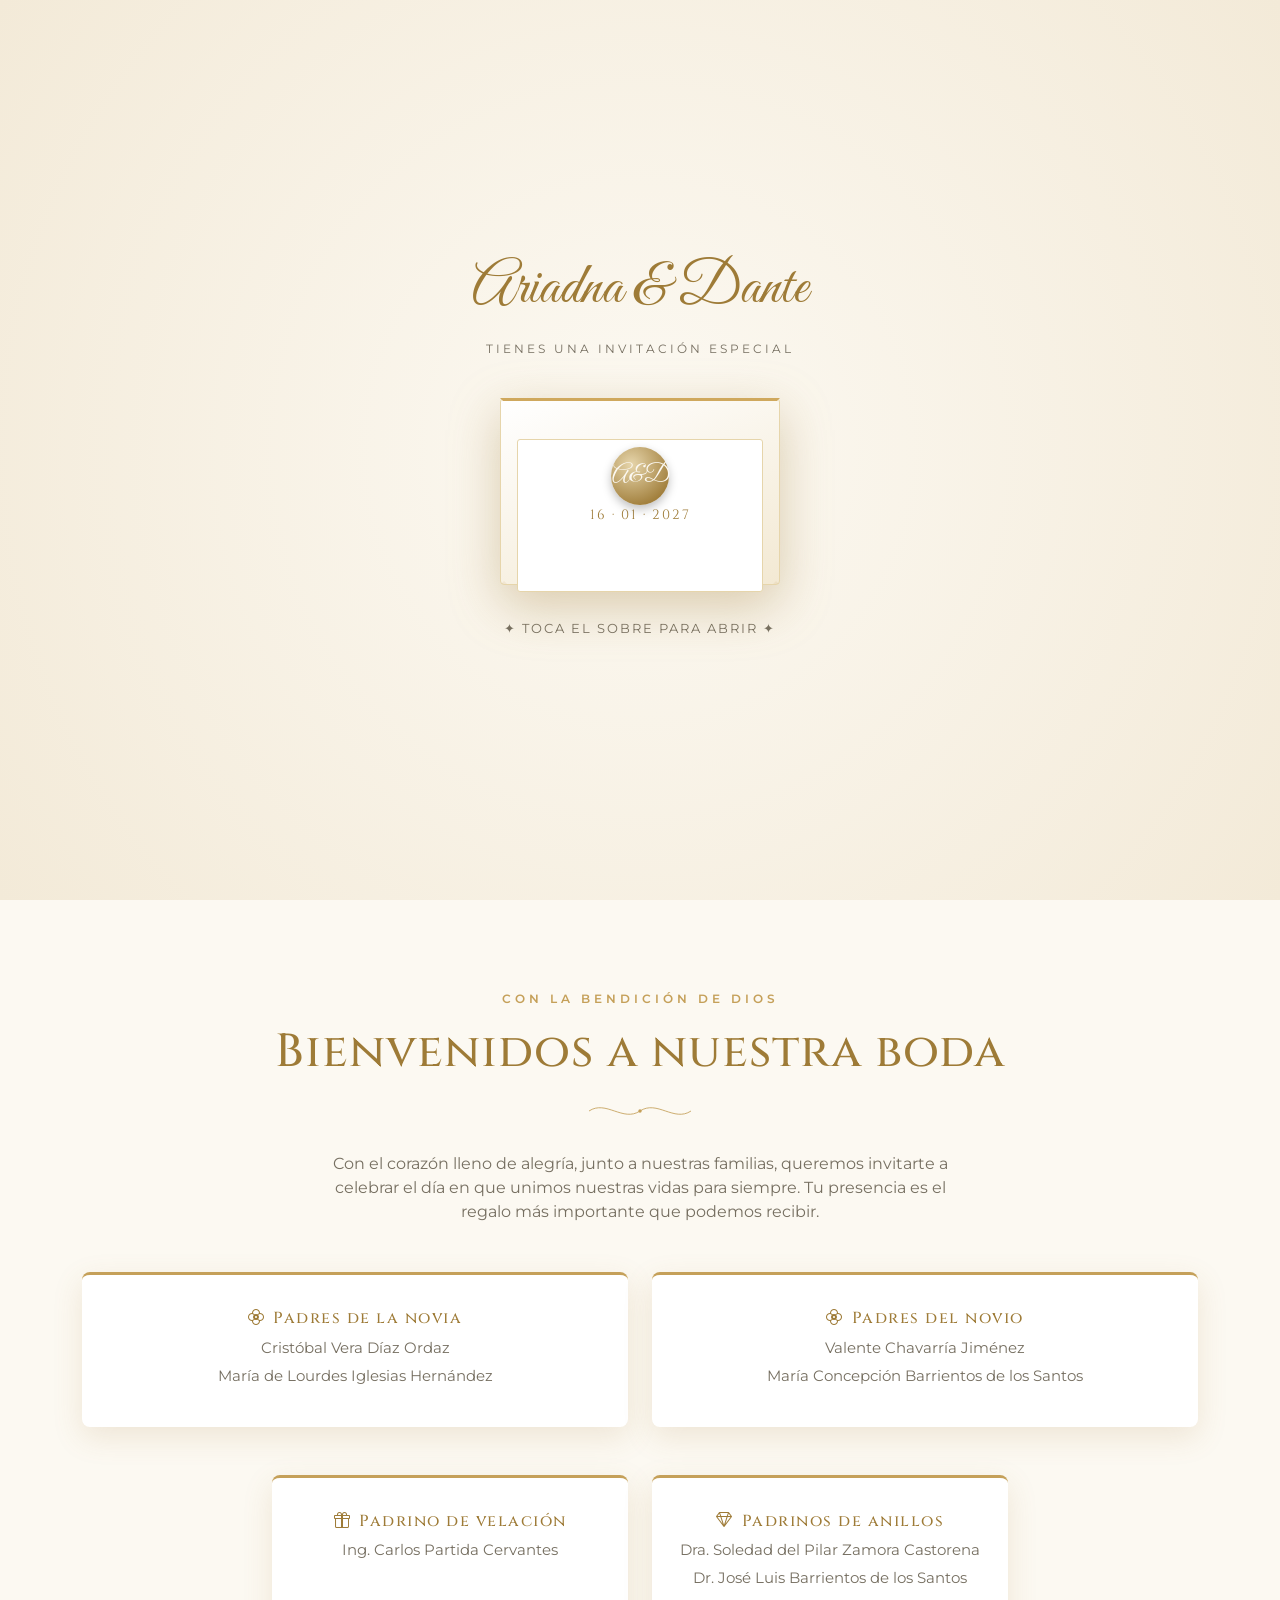
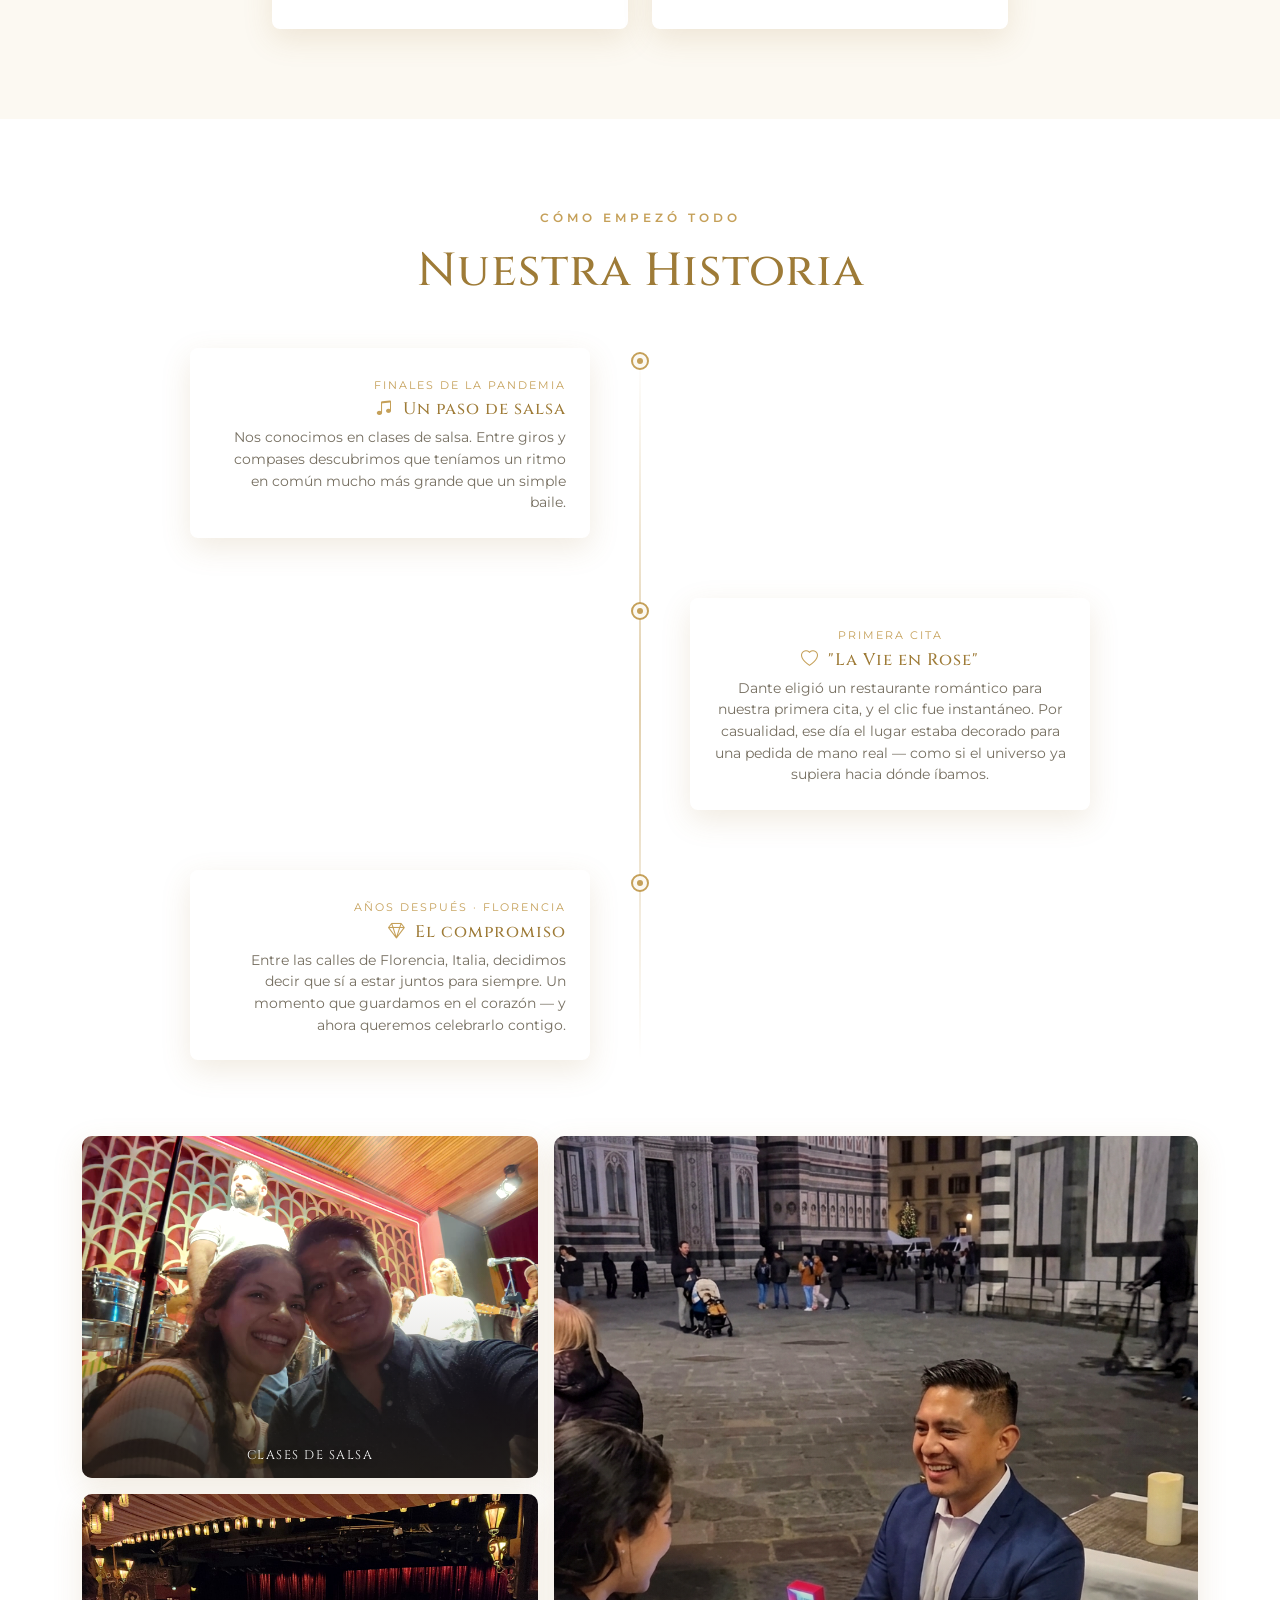
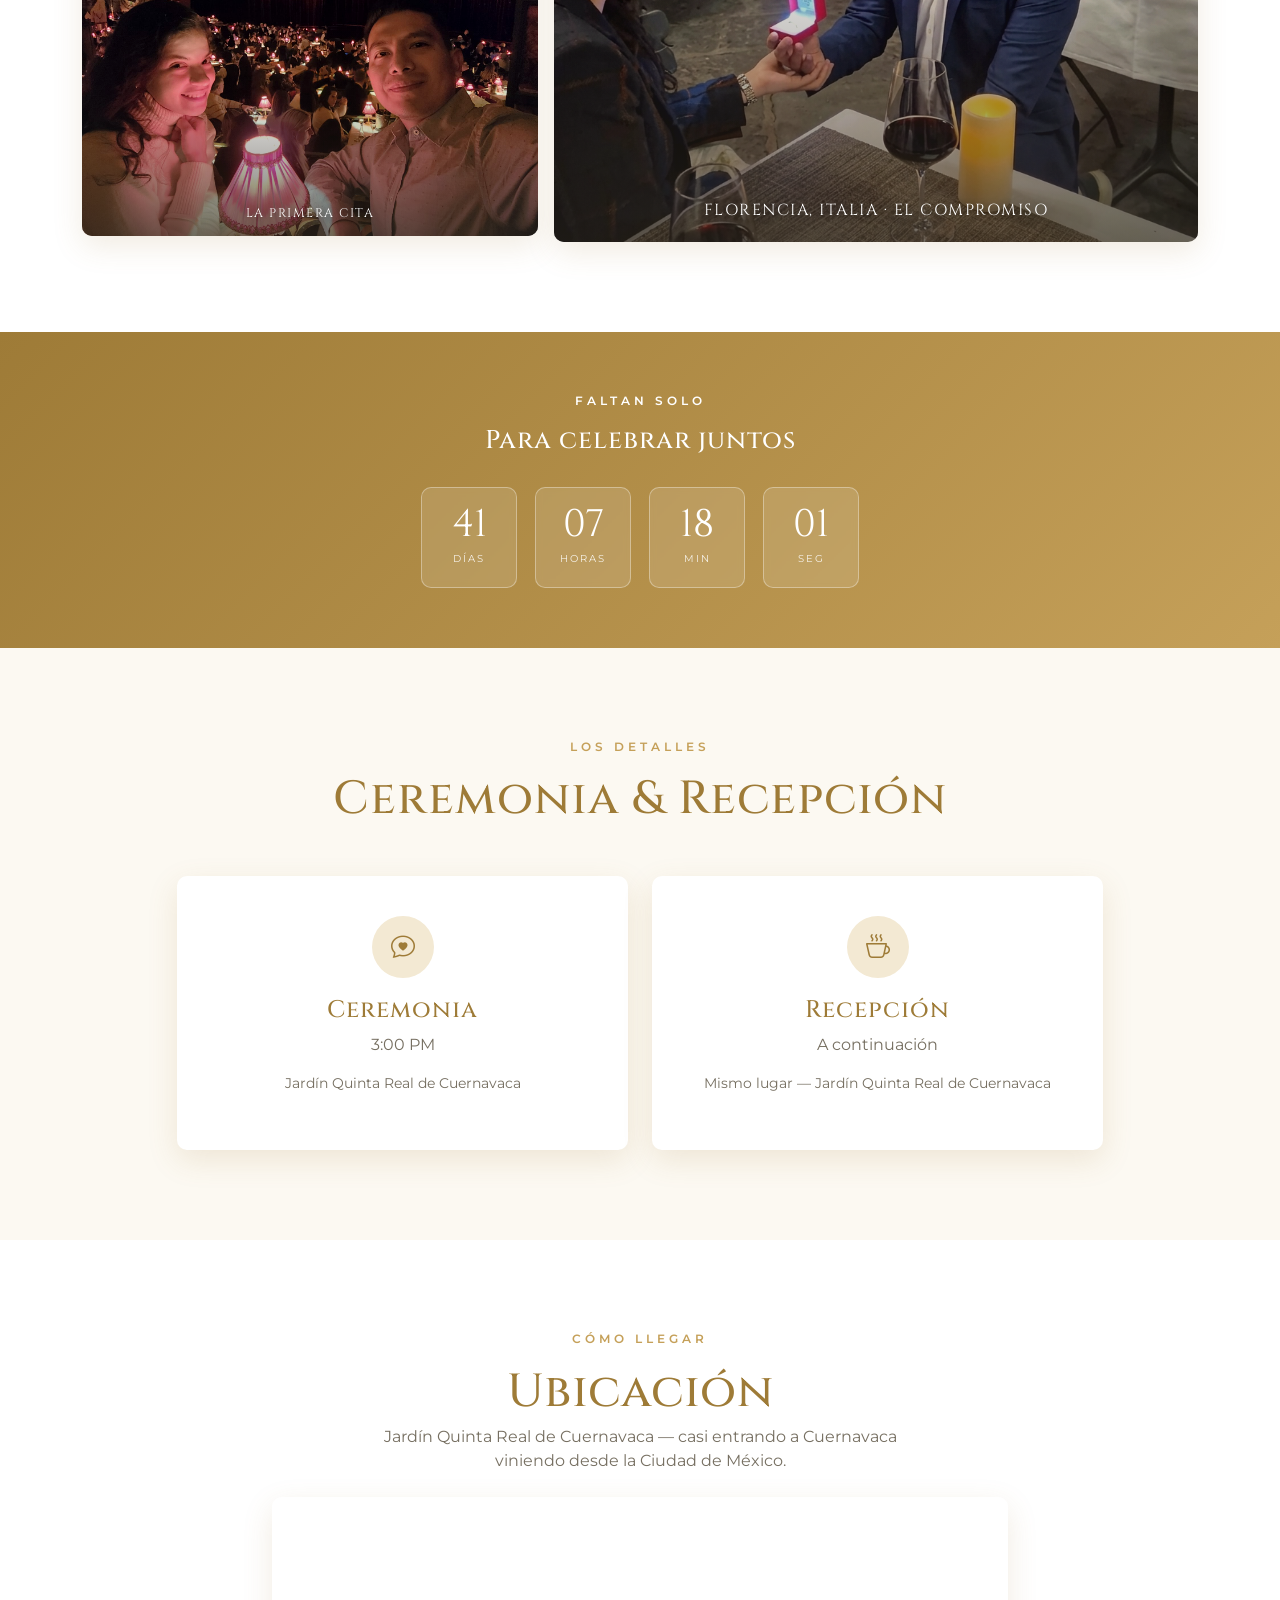
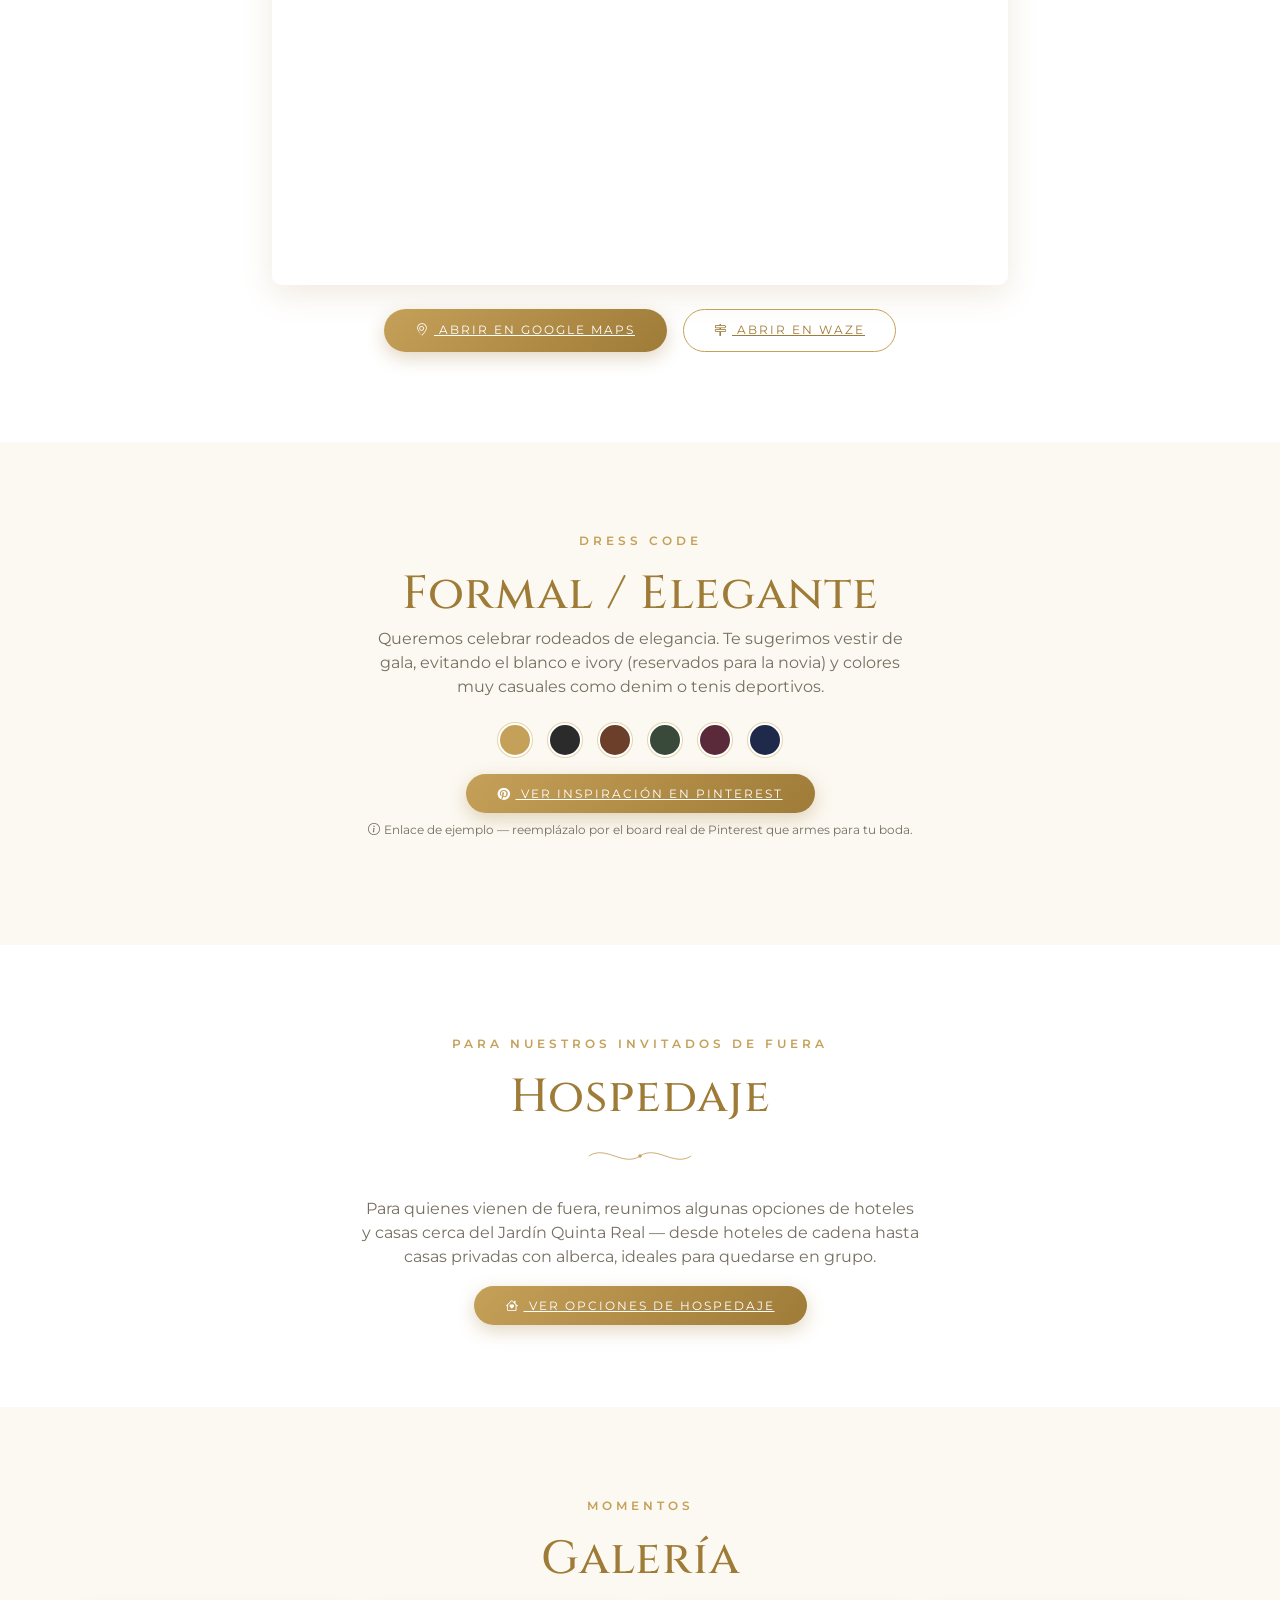
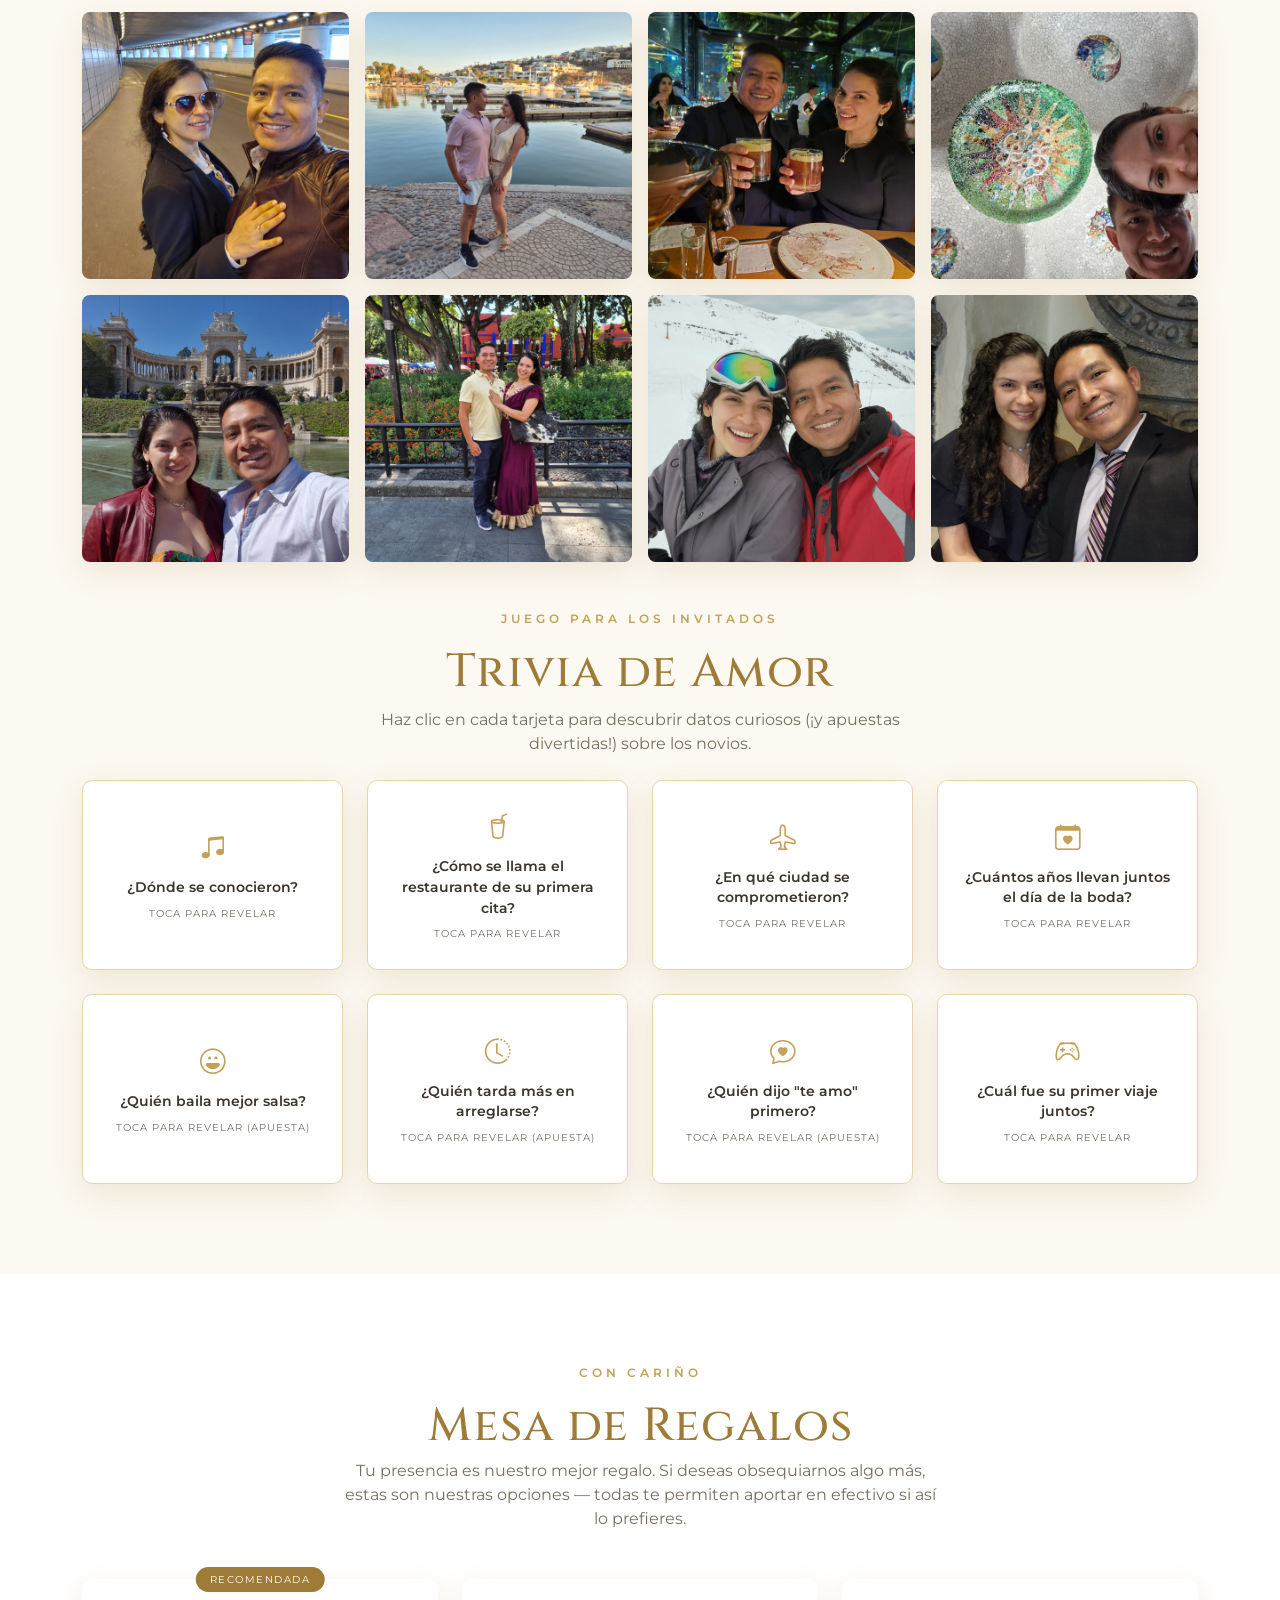
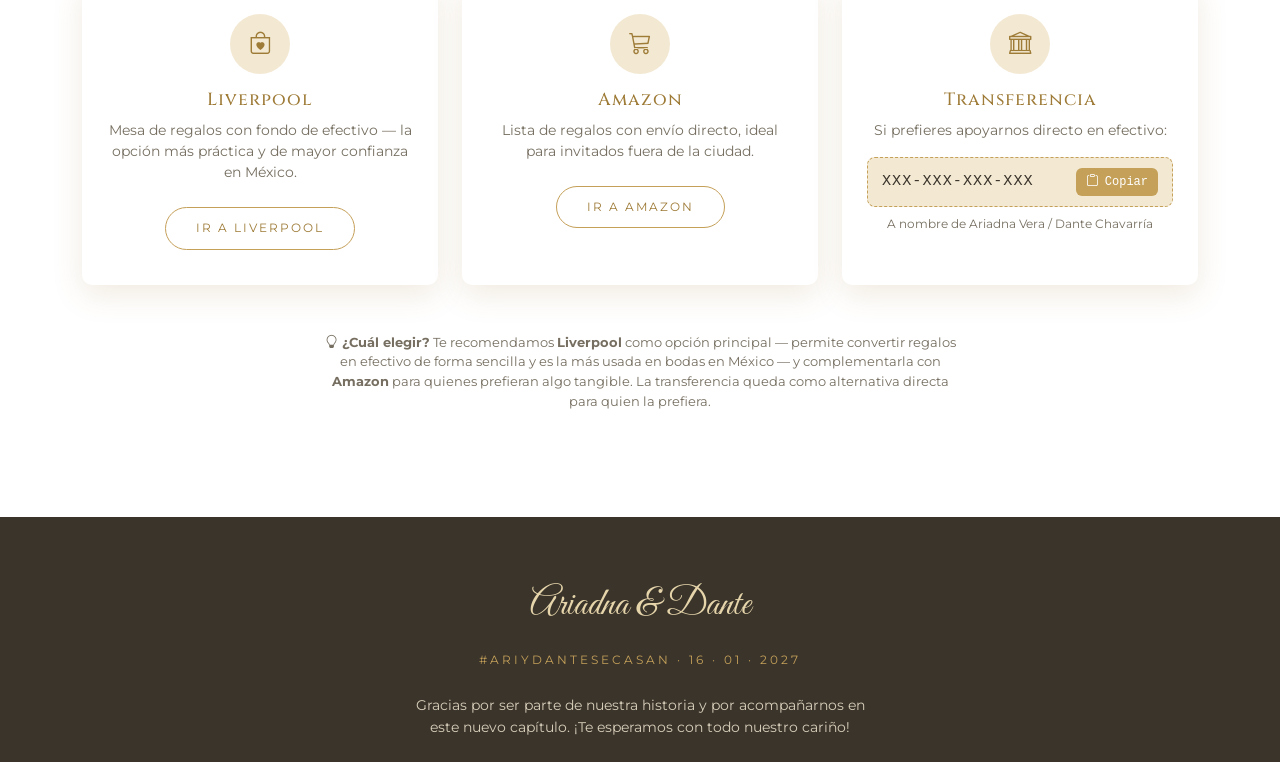
==== index.html @ 142a584b "Nombres" ====
<!DOCTYPE html>
<html lang="es">
<head>
  <meta charset="UTF-8">
  <title>Ariadna &amp; Dante · Nuestra Boda</title>
  <meta name="viewport" content="width=device-width, initial-scale=1.0, shrink-to-fit=no">
  <meta name="description" content="Acompáñanos a celebrar la boda de Ariadna y Dante — 16 de enero de 2027, Jardín Quinta Real de Cuernavaca.">
  <meta name="theme-color" content="#c5a059">

  <!-- Favicon (monograma dorado) -->
  <link rel="icon" href="data:image/svg+xml,%3Csvg xmlns='http://www.w3.org/2000/svg' viewBox='0 0 100 100'%3E%3Ccircle cx='50' cy='50' r='48' fill='%23c5a059'/%3E%3Ctext x='50' y='64' font-size='42' text-anchor='middle' fill='white' font-family='Georgia,serif'%3EA%26D%3C/text%3E%3C/svg%3E">

  <!-- Google Fonts -->
  <link rel="preconnect" href="https://fonts.googleapis.com">
  <link rel="preconnect" href="https://fonts.gstatic.com" crossorigin>
  <link href="https://fonts.googleapis.com/css2?family=Cinzel:wght@400;500;600;700&family=Great+Vibes&family=Montserrat:wght@300;400;500;600;700&display=swap" rel="stylesheet">

  <!-- Bootstrap 5.3 -->
  <link href="https://cdn.jsdelivr.net/npm/bootstrap@5.3.3/dist/css/bootstrap.min.css" rel="stylesheet">
  <!-- Bootstrap Icons -->
  <link href="https://cdn.jsdelivr.net/npm/bootstrap-icons@1.11.3/font/bootstrap-icons.css" rel="stylesheet">
  <!-- AOS (Animate On Scroll) -->
  <link href="https://unpkg.com/aos@2.3.4/dist/aos.css" rel="stylesheet">

  <!-- Estilos propios -->
  <link href="style.css" rel="stylesheet">
</head>

<body>

  <!-- =========================================================
       SOBRE INTERACTIVO (pantalla de entrada)
       ========================================================= -->
  <div id="envelope-overlay">
    <p class="envelope-intro-names">Ariadna &amp; Dante</p>
    <p class="envelope-intro-sub">Tienes una invitación especial</p>

    <div class="envelope" id="envelope" tabindex="0" role="button" aria-label="Abrir invitación">
      <div class="envelope-letter"><span>16 · 01 · 2027</span></div>
      <div class="envelope-body"></div>
      <div class="envelope-flap"></div>
      <div class="envelope-seal">A&amp;D</div>
    </div>

    <p class="envelope-hint">✦ Toca el sobre para abrir ✦</p>
  </div>

  <!-- =========================================================
       NAVBAR
       ========================================================= -->
  <nav class="navbar navbar-expand-lg fixed-top navbar-wedding" id="mainNavbar">
    <div class="container">
      <a class="navbar-brand" href="#portada">A &amp; D</a>
      <button class="navbar-toggler border-0" type="button" data-bs-toggle="collapse" data-bs-target="#navbarContent" aria-controls="navbarContent" aria-expanded="false" aria-label="Menú">
        <i class="bi bi-list" style="font-size:1.6rem;color:#9e7b37;"></i>
      </button>
      <div class="collapse navbar-collapse" id="navbarContent">
        <ul class="navbar-nav ms-auto text-center">
          <li class="nav-item"><a class="nav-link" href="#bienvenida">Bienvenida</a></li>
          <li class="nav-item"><a class="nav-link" href="#historia">Historia</a></li>
          <li class="nav-item"><a class="nav-link" href="#ceremonia">Ceremonia</a></li>
          <li class="nav-item"><a class="nav-link" href="#ubicacion">Ubicación</a></li>
          <li class="nav-item"><a class="nav-link" href="#vestimenta">Vestimenta</a></li>
          <li class="nav-item"><a class="nav-link" href="hospedaje.html">Hospedaje</a></li>
          <li class="nav-item"><a class="nav-link" href="#galeria">Galería</a></li>
          <li class="nav-item"><a class="nav-link" href="#regalos">Regalos</a></li>
        </ul>
      </div>
    </div>
  </nav>

  <!-- =========================================================
       1) PORTADA
       ========================================================= -->
  <header id="portada" class="hero">
    <div class="hero-inner gold-frame" data-aos="fade-up">
      <p class="hero-eyebrow">¡Nos casamos!</p>
      <h1 class="hero-names">Ariadna <span class="hero-amp">&amp;</span> Dante</h1>
      <p class="hero-phrase">Una historia que comenzó con un paso de salsa y durará toda la vida.</p>
      <div class="hero-date-badge">
        <i class="bi bi-gem"></i>
        <span>16 · Enero · 2027</span>
      </div>
      <p class="mt-3" style="font-size:0.78rem; letter-spacing:1px; color:var(--ink-soft);">
        Nos hicimos novios un 16 de enero de 2021 — y nos casamos el mismo día, seis años después.
      </p>
    </div>
    <a href="#bienvenida" class="scroll-cue"><i class="bi bi-chevron-double-down"></i></a>
  </header>

  <!-- =========================================================
       2) BIENVENIDA
       ========================================================= -->
  <section id="bienvenida" class="section-pad">
    <div class="container text-center">
      <p class="section-tag" data-aos="fade-up">Con la bendición de Dios</p>
      <h2 class="section-title" data-aos="fade-up">Bienvenidos a nuestra boda</h2>
      <svg class="flourish" viewBox="0 0 200 60" data-aos="fade-up">
        <path d="M10,30 C40,10 70,50 100,30 C130,10 160,50 190,30" stroke="#c5a059" stroke-width="1.5" fill="none"/>
        <circle cx="100" cy="30" r="3" fill="#c5a059"/>
      </svg>
      <p class="mx-auto mb-5" style="max-width:640px; color:var(--ink-soft);" data-aos="fade-up">
        Con el corazón lleno de alegría, junto a nuestras familias, queremos invitarte a celebrar
        el día en que unimos nuestras vidas para siempre. Tu presencia es el regalo más importante
        que podemos recibir.
      </p>

      <div class="row g-4 justify-content-center mb-5">
        <div class="col-md-6" data-aos="fade-up" data-aos-delay="50">
          <div class="welcome-card">
            <h5><i class="bi bi-flower2 me-2"></i>Padres de la novia</h5>
            <p>Cristóbal Vera Díaz Ordaz</p>
            <p>María de Lourdes Iglesias Hernández</p>
          </div>
        </div>
        <div class="col-md-6" data-aos="fade-up" data-aos-delay="150">
          <div class="welcome-card">
            <h5><i class="bi bi-flower2 me-2"></i>Padres del novio</h5>
            <p>Valente Chavarría Jiménez</p>
            <p>María Concepción Barrientos de los Santos</p>
          </div>
        </div>
      </div>

      <div class="row g-4 justify-content-center">
        <div class="col-md-6 col-lg-4" data-aos="fade-up" data-aos-delay="50">
          <div class="welcome-card">
            <h5><i class="bi bi-gift me-2"></i>Padrino de velación</h5>
            <p>Ing. Carlos Partida Cervantes</p>
          </div>
        </div>
        <div class="col-md-6 col-lg-4" data-aos="fade-up" data-aos-delay="150">
          <div class="welcome-card">
            <h5><i class="bi bi-gem me-2"></i>Padrinos de anillos</h5>
            <p>Dra. Soledad del Pilar Zamora Castorena</p>
            <p>Dr. José Luis Barrientos de los Santos</p>
          </div>
        </div>
      </div>
    </div>
  </section>

  <!-- =========================================================
       3) NUESTRA HISTORIA
       ========================================================= -->
  <section id="historia" class="section-pad" style="background:var(--white);">
    <div class="container text-center">
      <p class="section-tag" data-aos="fade-up">Cómo empezó todo</p>
      <h2 class="section-title mb-5" data-aos="fade-up">Nuestra Historia</h2>

      <div class="timeline">
        <div class="timeline-item" data-aos="fade-right">
          <span class="timeline-dot"></span>
          <div class="timeline-content">
            <span class="timeline-year">Finales de la pandemia</span>
            <h4><i class="bi bi-music-note-beamed me-1" style="color:var(--gold);"></i> Un paso de salsa</h4>
            <p>Nos conocimos en clases de salsa. Entre giros y compases descubrimos que teníamos
              un ritmo en común mucho más grande que un simple baile.</p>
          </div>
        </div>

        <div class="timeline-item" data-aos="fade-left">
          <span class="timeline-dot"></span>
          <div class="timeline-content">
            <span class="timeline-year">Primera cita</span>
            <h4><i class="bi bi-heart me-1" style="color:var(--gold);"></i> "La Vie en Rose"</h4>
            <p>Dante eligió un restaurante romántico para nuestra primera cita, y el clic fue
              instantáneo. Por casualidad, ese día el lugar estaba decorado para una pedida de
              mano real — como si el universo ya supiera hacia dónde íbamos.</p>
          </div>
        </div>

        <div class="timeline-item" data-aos="fade-right">
          <span class="timeline-dot"></span>
          <div class="timeline-content">
            <span class="timeline-year">Años después · Florencia</span>
            <h4><i class="bi bi-gem me-1" style="color:var(--gold);"></i> El compromiso</h4>
            <p>Entre las calles de Florencia, Italia, decidimos decir que sí a estar juntos para
              siempre. Un momento que guardamos en el corazón — y ahora queremos celebrarlo contigo.</p>
          </div>
        </div>
      </div>

      <!-- Mosaico curado de la historia: Hist1/Hist2 apiladas + Hist3 (compromiso) destacada -->
      <div class="row g-3 mt-4 story-mosaic">
        <div class="col-12 col-md-5" data-aos="fade-right">
          <div class="row g-3">
            <div class="col-12">
              <div class="story-photo">
                <img src="Img/Hist1.jpg" alt="Clases de salsa" loading="lazy">
                <span class="story-caption">Clases de salsa</span>
              </div>
            </div>
            <div class="col-12">
              <div class="story-photo">
                <img src="Img/Hist2.jpg" alt="Cita romantica" loading="lazy">
                <span class="story-caption">La primera cita</span>
              </div>
            </div>
          </div>
        </div>
        <div class="col-12 col-md-7" data-aos="fade-left">
          <div class="story-photo story-photo-feature">
            <img src="Img/Hist3.png" alt="Compromiso en Florencia" loading="lazy">
            <span class="story-caption story-caption-feature">Florencia, Italia · El compromiso</span>
          </div>
        </div>
      </div>
    </div>
  </section>

  <!-- =========================================================
       COUNTDOWN
       ========================================================= -->
  <section class="countdown-section">
    <div class="container">
      <p class="section-tag" data-aos="fade-up">Faltan solo</p>
      <h2 data-aos="fade-up" style="font-size:1.6rem;">Para celebrar juntos</h2>
      <div class="countdown-wrap" data-aos="zoom-in">
        <div class="countdown-box">
          <span class="num" id="cd-days">00</span>
          <span class="label">Días</span>
        </div>
        <div class="countdown-box">
          <span class="num" id="cd-hours">00</span>
          <span class="label">Horas</span>
        </div>
        <div class="countdown-box">
          <span class="num" id="cd-minutes">00</span>
          <span class="label">Min</span>
        </div>
        <div class="countdown-box">
          <span class="num" id="cd-seconds">00</span>
          <span class="label">Seg</span>
        </div>
      </div>
    </div>
  </section>

  <!-- =========================================================
       4) CEREMONIA Y RECEPCIÓN
       ========================================================= -->
  <section id="ceremonia" class="section-pad">
    <div class="container text-center">
      <p class="section-tag" data-aos="fade-up">Los detalles</p>
      <h2 class="section-title mb-5" data-aos="fade-up">Ceremonia &amp; Recepción</h2>

      <div class="row g-4 justify-content-center">
        <div class="col-md-5" data-aos="fade-up">
          <div class="event-card">
            <div class="event-icon"><i class="bi bi-chat-heart"></i></div>
            <h4>Ceremonia</h4>
            <p style="color:var(--ink-soft);">3:00 PM</p>
            <p style="color:var(--ink-soft); font-size:0.88rem;">Jardín Quinta Real de Cuernavaca</p>
          </div>
        </div>
        <div class="col-md-5" data-aos="fade-up" data-aos-delay="150">
          <div class="event-card">
            <div class="event-icon"><i class="bi bi-cup-hot"></i></div>
            <h4>Recepción</h4>
            <p style="color:var(--ink-soft);">A continuación</p>
            <p style="color:var(--ink-soft); font-size:0.88rem;">Mismo lugar — Jardín Quinta Real de Cuernavaca</p>
          </div>
        </div>
      </div>
    </div>
  </section>

  <!-- =========================================================
       5) UBICACIÓN
       ========================================================= -->
  <section id="ubicacion" class="section-pad" style="background:var(--white);">
    <div class="container text-center">
      <p class="section-tag" data-aos="fade-up">Cómo llegar</p>
      <h2 class="section-title" data-aos="fade-up">Ubicación</h2>
      <p class="mx-auto mb-4" style="max-width:560px; color:var(--ink-soft);" data-aos="fade-up">
        Jardín Quinta Real de Cuernavaca — casi entrando a Cuernavaca viniendo desde la Ciudad de México.
      </p>

      <div class="row justify-content-center">
        <div class="col-lg-8" data-aos="zoom-in">
          <div class="map-frame-wrap mb-4">
            <iframe
              src="https://www.google.com/maps?q=Jard%C3%ADn+Quinta+Real+Cuernavaca&output=embed"
              allowfullscreen="" loading="lazy" referrerpolicy="no-referrer-when-downgrade"
              title="Mapa - Jardín Quinta Real de Cuernavaca"></iframe>
          </div>
        </div>
      </div>

      <div class="d-flex flex-wrap gap-3 justify-content-center" data-aos="fade-up">
        <a class="btn-gold" href="https://maps.app.goo.gl/QBwGFh3ovHHrN6xG9" target="_blank" rel="noopener">
          <i class="bi bi-geo-alt me-1"></i> Abrir en Google Maps
        </a>
        <a class="btn-outline-gold" href="https://waze.com/ul?q=Jard%C3%ADn%20Quinta%20Real%20Cuernavaca&navigate=yes" target="_blank" rel="noopener">
          <i class="bi bi-signpost-2 me-1"></i> Abrir en Waze
        </a>
      </div>
    </div>
  </section>

  <!-- =========================================================
       6) CÓDIGO DE VESTIMENTA
       ========================================================= -->
  <section id="vestimenta" class="section-pad">
    <div class="container text-center">
      <p class="section-tag" data-aos="fade-up">Dress code</p>
      <h2 class="section-title" data-aos="fade-up">Formal / Elegante</h2>
      <p class="mx-auto mb-4" style="max-width:560px; color:var(--ink-soft);" data-aos="fade-up">
        Queremos celebrar rodeados de elegancia. Te sugerimos vestir de gala, evitando el blanco e
        ivory (reservados para la novia) y colores muy casuales como denim o tenis deportivos.
      </p>
      <div class="d-flex justify-content-center gap-3 mb-4" data-aos="zoom-in">
        <span class="palette-dot" style="background:#c5a059;" title="Oro"></span>
        <span class="palette-dot" style="background:#2b2b2b;" title="Negro"></span>
        <span class="palette-dot" style="background:#6b3f2a;" title="Terracota"></span>
        <span class="palette-dot" style="background:#3a4a3a;" title="Verde botella"></span>
        <span class="palette-dot" style="background:#5a2a3a;" title="Vino"></span>
        <span class="palette-dot" style="background:#1f2a4a;" title="Azul marino"></span>
      </div>
      <a class="btn-gold" href="https://mx.pinterest.com/" target="_blank" rel="noopener" data-aos="fade-up">
        <i class="bi bi-pinterest me-1"></i> Ver inspiración en Pinterest
      </a>
      <p class="mt-3" style="font-size:0.75rem; color:var(--ink-soft);" data-aos="fade-up">
        <i class="bi bi-info-circle me-1"></i>Enlace de ejemplo — reemplázalo por el board real de
        Pinterest que armes para tu boda.
      </p>
    </div>
  </section>

  <!-- =========================================================
       7) HOSPEDAJE (teaser — la tabla completa vive en hospedaje.html
          para no romper el mood romántico de la invitación)
       ========================================================= -->
  <section id="hospedaje" class="section-pad" style="background:var(--white);">
    <div class="container text-center">
      <p class="section-tag" data-aos="fade-up">Para nuestros invitados de fuera</p>
      <h2 class="section-title" data-aos="fade-up">Hospedaje</h2>
      <svg class="flourish" viewBox="0 0 200 60" data-aos="fade-up">
        <path d="M10,30 C40,10 70,50 100,30 C130,10 160,50 190,30" stroke="#c5a059" stroke-width="1.5" fill="none"/>
        <circle cx="100" cy="30" r="3" fill="#c5a059"/>
      </svg>
      <p class="mx-auto mb-4" style="max-width:560px; color:var(--ink-soft);" data-aos="fade-up">
        Para quienes vienen de fuera, reunimos algunas opciones de hoteles y casas cerca del
        Jardín Quinta Real — desde hoteles de cadena hasta casas privadas con alberca, ideales
        para quedarse en grupo.
      </p>
      <a class="btn-gold" href="hospedaje.html" data-aos="zoom-in">
        <i class="bi bi-house-heart me-1"></i> Ver opciones de hospedaje
      </a>
    </div>
  </section>

  <!-- =========================================================
       8) GALERÍA + TRIVIA
       ========================================================= -->
  <section id="galeria" class="section-pad">
    <div class="container text-center">
      <p class="section-tag" data-aos="fade-up">Momentos</p>
      <h2 class="section-title mb-4" data-aos="fade-up">Galería</h2>

      <div class="row g-3 mb-5">
        <div class="col-6 col-md-4 col-lg-3" data-aos="zoom-in" data-aos-delay="0">
          <div class="gallery-item"><img src="Img/Foto1.jpeg" alt="Ariadna y Dante" loading="lazy"></div>
        </div>
        <div class="col-6 col-md-4 col-lg-3" data-aos="zoom-in" data-aos-delay="50">
          <div class="gallery-item"><img src="Img/Foto2.jpeg" alt="Ariadna y Dante" loading="lazy"></div>
        </div>
        <div class="col-6 col-md-4 col-lg-3" data-aos="zoom-in" data-aos-delay="100">
          <div class="gallery-item"><img src="Img/Foto3.jpeg" alt="Ariadna y Dante" loading="lazy"></div>
        </div>
        <div class="col-6 col-md-4 col-lg-3" data-aos="zoom-in" data-aos-delay="150">
          <div class="gallery-item"><img src="Img/Foto4.jpeg" alt="Ariadna y Dante" loading="lazy"></div>
        </div>
        <div class="col-6 col-md-4 col-lg-3" data-aos="zoom-in" data-aos-delay="200">
          <div class="gallery-item"><img src="Img/Foto5.jpeg" alt="Ariadna y Dante" loading="lazy"></div>
        </div>
        <div class="col-6 col-md-4 col-lg-3" data-aos="zoom-in" data-aos-delay="250">
          <div class="gallery-item"><img src="Img/Foto6.jpeg" alt="Ariadna y Dante" loading="lazy"></div>
        </div>
        <div class="col-6 col-md-4 col-lg-3" data-aos="zoom-in" data-aos-delay="300">
          <div class="gallery-item"><img src="Img/Foto7.jpeg" alt="Ariadna y Dante" loading="lazy"></div>
        </div>
        <div class="col-6 col-md-4 col-lg-3" data-aos="zoom-in" data-aos-delay="350">
          <div class="gallery-item"><img src="Img/Foto8.jpeg" alt="Ariadna y Dante" loading="lazy"></div>
        </div>
      </div>

      <!-- TRIVIA DE AMOR -->
      <p class="section-tag" data-aos="fade-up">Juego para los invitados</p>
      <h2 class="section-title mb-2" data-aos="fade-up">Trivia de Amor</h2>
      <p class="mx-auto mb-4" style="max-width:560px; color:var(--ink-soft);" data-aos="fade-up">
        Haz clic en cada tarjeta para descubrir datos curiosos (¡y apuestas divertidas!) sobre los novios.
      </p>

      <div class="row g-4">
        <div class="col-sm-6 col-lg-3" data-aos="flip-up" data-aos-delay="0">
          <div class="trivia-card">
            <div class="trivia-card-inner">
              <div class="trivia-face trivia-front">
                <i class="bi bi-music-note-beamed"></i>
                <p>¿Dónde se conocieron?</p>
                <span class="trivia-hint">Toca para revelar</span>
              </div>
              <div class="trivia-face trivia-back"><p>En clases de salsa, a finales de la pandemia. 💃🕺</p></div>
            </div>
          </div>
        </div>
        <div class="col-sm-6 col-lg-3" data-aos="flip-up" data-aos-delay="100">
          <div class="trivia-card">
            <div class="trivia-card-inner">
              <div class="trivia-face trivia-front">
                <i class="bi bi-cup-straw"></i>
                <p>¿Cómo se llama el restaurante de su primera cita?</p>
                <span class="trivia-hint">Toca para revelar</span>
              </div>
              <div class="trivia-face trivia-back"><p>"La Vie en Rose" — donde por casualidad hubo una pedida de mano real ese día. 🌹</p></div>
            </div>
          </div>
        </div>
        <div class="col-sm-6 col-lg-3" data-aos="flip-up" data-aos-delay="200">
          <div class="trivia-card">
            <div class="trivia-card-inner">
              <div class="trivia-face trivia-front">
                <i class="bi bi-airplane"></i>
                <p>¿En qué ciudad se comprometieron?</p>
                <span class="trivia-hint">Toca para revelar</span>
              </div>
              <div class="trivia-face trivia-back"><p>En Florencia, Italia. 🇮🇹✨</p></div>
            </div>
          </div>
        </div>
        <div class="col-sm-6 col-lg-3" data-aos="flip-up" data-aos-delay="300">
          <div class="trivia-card">
            <div class="trivia-card-inner">
              <div class="trivia-face trivia-front">
                <i class="bi bi-calendar-heart"></i>
                <p>¿Cuántos años llevan juntos el día de la boda?</p>
                <span class="trivia-hint">Toca para revelar</span>
              </div>
              <div class="trivia-face trivia-back"><p>¡6 años! Se casan el mismo día que se hicieron novios: 16 de enero. 💍</p></div>
            </div>
          </div>
        </div>
        <div class="col-sm-6 col-lg-3" data-aos="flip-up" data-aos-delay="0">
          <div class="trivia-card">
            <div class="trivia-card-inner">
              <div class="trivia-face trivia-front">
                <i class="bi bi-emoji-laughing"></i>
                <p>¿Quién baila mejor salsa?</p>
                <span class="trivia-hint">Toca para revelar (apuesta)</span>
              </div>
              <div class="trivia-face trivia-back"><p>Depende de a quién le preguntes... ¡pregúntales en la pista de baile! 😉</p></div>
            </div>
          </div>
        </div>
        <div class="col-sm-6 col-lg-3" data-aos="flip-up" data-aos-delay="100">
          <div class="trivia-card">
            <div class="trivia-card-inner">
              <div class="trivia-face trivia-front">
                <i class="bi bi-clock-history"></i>
                <p>¿Quién tarda más en arreglarse?</p>
                <span class="trivia-hint">Toca para revelar (apuesta)</span>
              </div>
              <div class="trivia-face trivia-back"><p>Un secreto que solo se revela el día de la boda. ⏰</p></div>
            </div>
          </div>
        </div>
        <div class="col-sm-6 col-lg-3" data-aos="flip-up" data-aos-delay="200">
          <div class="trivia-card">
            <div class="trivia-card-inner">
              <div class="trivia-face trivia-front">
                <i class="bi bi-chat-heart"></i>
                <p>¿Quién dijo "te amo" primero?</p>
                <span class="trivia-hint">Toca para revelar (apuesta)</span>
              </div>
              <div class="trivia-face trivia-back"><p>Eso... solo ellos lo saben. Pregúntales en la recepción. 💌</p></div>
            </div>
          </div>
        </div>
        <div class="col-sm-6 col-lg-3" data-aos="flip-up" data-aos-delay="300">
          <div class="trivia-card">
            <div class="trivia-card-inner">
              <div class="trivia-face trivia-front">
                <i class="bi bi-controller"></i>
                <p>¿Cuál fue su primer viaje juntos?</p>
                <span class="trivia-hint">Toca para revelar</span>
              </div>
              <div class="trivia-face trivia-back"><p>Sabemos que terminó en Florencia con un anillo de por medio. 💍✈️</p></div>
            </div>
          </div>
        </div>
      </div>
    </div>
  </section>

  <!-- =========================================================
       9) MESA DE REGALOS
       ========================================================= -->
  <section id="regalos" class="section-pad" style="background:var(--white);">
    <div class="container text-center">
      <p class="section-tag" data-aos="fade-up">Con cariño</p>
      <h2 class="section-title" data-aos="fade-up">Mesa de Regalos</h2>
      <p class="mx-auto mb-5" style="max-width:600px; color:var(--ink-soft);" data-aos="fade-up">
        Tu presencia es nuestro mejor regalo. Si deseas obsequiarnos algo más, estas son nuestras
        opciones — todas te permiten aportar en efectivo si así lo prefieres.
      </p>

      <div class="row g-4 justify-content-center">
        <div class="col-md-6 col-lg-4 position-relative" data-aos="fade-up">
          <span class="gift-recommend-badge">Recomendada</span>
          <div class="gift-card">
            <div class="gift-icon"><i class="bi bi-bag-heart"></i></div>
            <h4 style="font-size:1.1rem;">Liverpool</h4>
            <p style="color:var(--ink-soft); font-size:0.88rem;">
              Mesa de regalos con fondo de efectivo — la opción más práctica y de mayor confianza en México.
            </p>
            <a class="btn btn-outline-gold btn-sm mt-2" href="https://www.liverpool.com.mx/tienda/mesa-de-regalos" target="_blank" rel="noopener">Ir a Liverpool</a>
          </div>
        </div>

        <div class="col-md-6 col-lg-4" data-aos="fade-up" data-aos-delay="100">
          <div class="gift-card">
            <div class="gift-icon"><i class="bi bi-cart3"></i></div>
            <h4 style="font-size:1.1rem;">Amazon</h4>
            <p style="color:var(--ink-soft); font-size:0.88rem;">
              Lista de regalos con envío directo, ideal para invitados fuera de la ciudad.
            </p>
            <a class="btn btn-outline-gold btn-sm mt-2" href="https://www.amazon.com.mx/wedding" target="_blank" rel="noopener">Ir a Amazon</a>
          </div>
        </div>

        <div class="col-md-6 col-lg-4" data-aos="fade-up" data-aos-delay="200">
          <div class="gift-card">
            <div class="gift-icon"><i class="bi bi-bank"></i></div>
            <h4 style="font-size:1.1rem;">Transferencia</h4>
            <p style="color:var(--ink-soft); font-size:0.88rem;">Si prefieres apoyarnos directo en efectivo:</p>
            <div class="clabe-box mt-2">
              <span id="clabe-number">XXX-XXX-XXX-XXX</span>
              <button class="copy-btn" id="copy-clabe-btn" type="button">
                <i class="bi bi-clipboard"></i> Copiar
              </button>
            </div>
            <p class="mt-2 mb-0" style="font-size:0.75rem; color:var(--ink-soft);">A nombre de Ariadna Vera / Dante Chavarría</p>
          </div>
        </div>
      </div>

      <p class="mt-5 mx-auto" style="max-width:640px; font-size:0.82rem; color:var(--ink-soft);" data-aos="fade-up">
        <i class="bi bi-lightbulb me-1"></i><strong>¿Cuál elegir?</strong> Te recomendamos
        <strong>Liverpool</strong> como opción principal — permite convertir regalos en efectivo
        de forma sencilla y es la más usada en bodas en México — y complementarla con
        <strong>Amazon</strong> para quienes prefieran algo tangible. La transferencia queda como
        alternativa directa para quien la prefiera.
      </p>
    </div>
  </section>

  <!-- =========================================================
       FOOTER
       ========================================================= -->
  <footer class="wedding-footer">
    <div class="container">
      <p class="footer-names">Ariadna &amp; Dante</p>
      <p class="footer-hashtag">#ARIYDANTESECASAN · 16 · 01 · 2027</p>
      <p style="max-width:480px; margin:0 auto; font-size:0.9rem; opacity:0.85;">
        Gracias por ser parte de nuestra historia y por acompañarnos en este nuevo capítulo.
        ¡Te esperamos con todo nuestro cariño!
      </p>
    </div>
  </footer>

  <button id="back-to-top" aria-label="Volver arriba"><i class="bi bi-arrow-up"></i></button>

  <!-- Bootstrap JS -->
  <script src="https://cdn.jsdelivr.net/npm/bootstrap@5.3.3/dist/js/bootstrap.bundle.min.js"></script>
  <!-- AOS -->
  <script src="https://unpkg.com/aos@2.3.4/dist/aos.js"></script>
  <!-- Script propio -->
  <script src="script.js"></script>
</body>
</html>
---- style.css ----
/* =========================================================
   ARIADNA & DANTE — Invitación de Boda
   style.css — Estilos generales, paleta dorada, animaciones
   ========================================================= */

/* ---------- Paleta y variables globales ---------- */
:root {
  --gold: #c5a059;
  --gold-dark: #9e7b37;
  --gold-light: #e6d5ab;
  --gold-pale: #f3e9d3;
  --ivory: #fcf9f2;
  --white: #ffffff;
  --ink: #3a342b;
  --ink-soft: #766f61;

  --font-display: 'Cinzel', serif;
  --font-script: 'Great Vibes', cursive;
  --font-body: 'Montserrat', sans-serif;

  --shadow-soft: 0 10px 30px rgba(158, 123, 55, 0.15);
  --transition-slow: 0.6s cubic-bezier(0.65, 0, 0.35, 1);
}

* {
  scroll-behavior: smooth;
}

html {
  scroll-behavior: smooth;
}

body {
  font-family: var(--font-body);
  color: var(--ink);
  background-color: var(--ivory);
  overflow-x: hidden;
  font-weight: 400;
}

body.no-scroll {
  overflow: hidden;
  height: 100vh;
}

section {
  scroll-margin-top: 90px;
  position: relative;
}

.font-display { font-family: var(--font-display); }
.font-script  { font-family: var(--font-script); }

h1, h2, h3, h4, .heading {
  font-family: var(--font-display);
  color: var(--gold-dark);
  letter-spacing: 1px;
}

a { color: var(--gold-dark); }
a:hover { color: var(--gold); }

::selection {
  background: var(--gold-light);
  color: var(--ink);
}

/* ---------- Divisor floral / flourish ---------- */
.flourish {
  width: 140px;
  height: 34px;
  margin: 14px auto 24px;
  display: block;
}

.section-tag {
  font-family: var(--font-body);
  font-size: 0.78rem;
  letter-spacing: 4px;
  text-transform: uppercase;
  color: var(--gold);
  font-weight: 600;
}

.section-title {
  font-size: clamp(1.9rem, 4vw, 2.9rem);
  margin-bottom: 0.3rem;
}

.section-pad {
  padding: 90px 0;
}

@media (max-width: 767.98px) {
  .section-pad { padding: 60px 0; }
}

/* ---------- Marco decorativo dorado (esquinas florales) ---------- */
.gold-frame {
  position: relative;
}
.gold-frame::before,
.gold-frame::after {
  content: "";
  position: absolute;
  width: 68px;
  height: 68px;
  opacity: 0.9;
  background: url("data:image/svg+xml,%3Csvg xmlns='http://www.w3.org/2000/svg' viewBox='0 0 100 100'%3E%3Cpath d='M4,55 Q8,14 55,4' fill='none' stroke='%23c5a059' stroke-width='2'/%3E%3Cellipse cx='24' cy='22' rx='11' ry='5.5' fill='%23c5a059' opacity='0.65' transform='rotate(-40 24 22)'/%3E%3Cellipse cx='42' cy='11' rx='9' ry='4.5' fill='%23c5a059' opacity='0.55' transform='rotate(-18 42 11)'/%3E%3Ccircle cx='6' cy='52' r='3' fill='%23c5a059'/%3E%3Ccircle cx='53' cy='6' r='3' fill='%23c5a059'/%3E%3C/svg%3E") no-repeat center / contain;
}
.gold-frame::before {
  top: 6px;
  left: 6px;
}
.gold-frame::after {
  bottom: 6px;
  right: 6px;
  transform: rotate(180deg);
}


/* =========================================================
   PRELOADER / SOBRE INTERACTIVO
   ========================================================= */
#envelope-overlay {
  position: fixed;
  inset: 0;
  z-index: 3000;
  display: flex;
  flex-direction: column;
  align-items: center;
  justify-content: center;
  background: radial-gradient(circle at center, var(--ivory) 0%, #f3ead8 100%);
  transition: opacity 1s ease, visibility 1s ease;
}

#envelope-overlay.hidden {
  opacity: 0;
  visibility: hidden;
  pointer-events: none;
}

.envelope-intro-names {
  font-family: var(--font-script);
  font-size: clamp(2.2rem, 7vw, 3.6rem);
  color: var(--gold-dark);
  margin-bottom: 8px;
  text-align: center;
}

.envelope-intro-sub {
  font-family: var(--font-body);
  letter-spacing: 3px;
  text-transform: uppercase;
  font-size: 0.72rem;
  color: var(--ink-soft);
  margin-bottom: 40px;
  text-align: center;
}

.envelope {
  width: min(280px, 78vw);
  aspect-ratio: 3 / 2;
  position: relative;
  cursor: pointer;
  filter: drop-shadow(0 15px 25px rgba(158, 123, 55, 0.35));
}

.envelope-body {
  position: absolute;
  inset: 0;
  background: linear-gradient(160deg, var(--white), var(--gold-pale));
  border: 1px solid var(--gold-light);
  border-radius: 4px;
}

.envelope-body::before,
.envelope-body::after {
  content: "";
  position: absolute;
  bottom: 0;
  width: 0;
  height: 0;
  border-style: solid;
}
.envelope-body::before {
  left: 0;
  border-width: 0 0 100% 50%;
  border-color: transparent transparent rgba(197, 160, 89, 0.12) transparent;
}
.envelope-body::after {
  right: 0;
  border-width: 0 50% 100% 0;
  border-color: transparent transparent rgba(197, 160, 89, 0.12) transparent;
}

.envelope-flap {
  position: absolute;
  top: 0;
  left: 0;
  width: 100%;
  height: 0;
  border-style: solid;
  border-width: 62% 50% 0 50%;
  border-color: var(--gold) transparent transparent transparent;
  transform-origin: top center;
  transition: transform 0.9s cubic-bezier(0.65, 0, 0.35, 1);
  z-index: 3;
  filter: brightness(1.05);
}

.envelope-seal {
  position: absolute;
  top: 42%;
  left: 50%;
  transform: translate(-50%, -50%);
  width: 58px;
  height: 58px;
  border-radius: 50%;
  background: radial-gradient(circle at 35% 30%, var(--gold-light), var(--gold-dark) 80%);
  display: flex;
  align-items: center;
  justify-content: center;
  font-family: var(--font-script);
  font-size: 1.5rem;
  color: var(--ivory);
  z-index: 4;
  box-shadow: 0 4px 10px rgba(0,0,0,0.25);
  transition: transform 0.5s ease, opacity 0.5s ease;
}

.envelope-letter {
  position: absolute;
  left: 6%;
  right: 6%;
  bottom: -4%;
  height: 82%;
  background: var(--white);
  border: 1px solid var(--gold-light);
  border-radius: 3px;
  z-index: 2;
  transition: transform 0.9s cubic-bezier(0.65,0,0.35,1) 0.15s;
  display: flex;
  align-items: center;
  justify-content: center;
  text-align: center;
  padding: 10px;
}

.envelope-letter span {
  font-family: var(--font-display);
  font-size: 0.85rem;
  letter-spacing: 2px;
  color: var(--gold-dark);
}

/* Estado abierto */
.envelope.is-open .envelope-flap {
  transform: rotateX(180deg);
}
.envelope.is-open .envelope-seal {
  opacity: 0;
  transform: translate(-50%, -140%) scale(0.6);
}
.envelope.is-open .envelope-letter {
  transform: translateY(-58%);
}

.envelope-hint {
  margin-top: 34px;
  font-size: 0.8rem;
  letter-spacing: 2px;
  text-transform: uppercase;
  color: var(--ink-soft);
  animation: pulse-hint 2s infinite ease-in-out;
  text-align: center;
}

@keyframes pulse-hint {
  0%, 100% { opacity: 0.55; }
  50% { opacity: 1; }
}

/* =========================================================
   NAVBAR
   ========================================================= */
.navbar-wedding {
  background: transparent;
  transition: background var(--transition-slow), box-shadow var(--transition-slow), padding 0.4s ease;
  padding: 18px 0;
}
.navbar-wedding.scrolled {
  background: rgba(252, 249, 242, 0.96);
  box-shadow: 0 2px 18px rgba(158,123,55,0.15);
  padding: 8px 0;
  backdrop-filter: blur(6px);
}
.navbar-wedding .navbar-brand {
  font-family: var(--font-script);
  font-size: 1.7rem;
  color: var(--gold-dark) !important;
}
.navbar-wedding .nav-link {
  font-family: var(--font-body);
  font-size: 0.76rem;
  letter-spacing: 1.5px;
  text-transform: uppercase;
  color: var(--ink) !important;
  margin: 0 8px;
  position: relative;
}
.navbar-wedding .nav-link::after {
  content: "";
  position: absolute;
  left: 0; bottom: -2px;
  width: 0%;
  height: 1px;
  background: var(--gold);
  transition: width 0.3s ease;
}
.navbar-wedding .nav-link:hover::after,
.navbar-wedding .nav-link.active::after {
  width: 100%;
}
.navbar-wedding .nav-link:hover {
  color: var(--gold-dark) !important;
}

/* =========================================================
   HERO / PORTADA
   ========================================================= */
.hero {
  min-height: 100vh;
  display: flex;
  align-items: center;
  justify-content: center;
  text-align: center;
  position: relative;
  background:
    radial-gradient(circle at 20% 20%, rgba(197,160,89,0.10), transparent 45%),
    radial-gradient(circle at 80% 80%, rgba(197,160,89,0.12), transparent 45%),
    var(--ivory);
  padding: 40px 16px;
}

.hero-inner {
  position: relative;
  max-width: 720px;
  padding: 60px 30px;
}

.hero-eyebrow {
  letter-spacing: 5px;
  font-size: 0.75rem;
  text-transform: uppercase;
  color: var(--gold);
  margin-bottom: 18px;
}

.hero-names {
  font-family: var(--font-script);
  font-size: clamp(3rem, 9vw, 5.5rem);
  color: var(--gold-dark);
  line-height: 1.1;
  margin-bottom: 10px;
}

.hero-amp {
  display: inline-block;
  font-size: 0.7em;
  color: var(--gold);
  margin: 0 6px;
}

.hero-phrase {
  font-family: var(--font-display);
  font-style: normal;
  font-size: clamp(0.95rem, 2vw, 1.15rem);
  color: var(--ink-soft);
  max-width: 480px;
  margin: 0 auto 26px;
  line-height: 1.7;
}

.hero-date-badge {
  display: inline-flex;
  gap: 14px;
  align-items: center;
  border: 1px solid var(--gold);
  padding: 10px 26px;
  border-radius: 50px;
  font-family: var(--font-display);
  letter-spacing: 3px;
  font-size: 0.9rem;
  color: var(--gold-dark);
  background: rgba(255,255,255,0.5);
}

.scroll-cue {
  position: absolute;
  bottom: 26px;
  left: 50%;
  transform: translateX(-50%);
  color: var(--gold);
  font-size: 1.3rem;
  animation: bounce-cue 1.8s infinite;
}

@keyframes bounce-cue {
  0%, 100% { transform: translate(-50%, 0); opacity: 0.5; }
  50% { transform: translate(-50%, 10px); opacity: 1; }
}

/* =========================================================
   PAGE HERO (páginas secundarias, ej. hospedaje.html)
   ========================================================= */
.page-hero {
  padding: 150px 16px 70px;
  text-align: center;
  background:
    radial-gradient(circle at 15% 20%, rgba(197,160,89,0.10), transparent 45%),
    radial-gradient(circle at 85% 80%, rgba(197,160,89,0.12), transparent 45%),
    var(--ivory);
}
.page-hero h1 {
  font-family: var(--font-script);
  font-size: clamp(2.4rem, 6vw, 3.6rem);
  color: var(--gold-dark);
  margin-bottom: 6px;
}
.page-hero p {
  color: var(--ink-soft);
  max-width: 520px;
  margin: 0 auto;
}

/* =========================================================
   BOTONES
   ========================================================= */
.btn-gold {
  background: linear-gradient(135deg, var(--gold), var(--gold-dark));
  border: none;
  color: var(--white) !important;
  padding: 12px 32px;
  font-size: 0.78rem;
  letter-spacing: 2px;
  text-transform: uppercase;
  border-radius: 50px;
  box-shadow: 0 6px 18px rgba(158,123,55,0.3);
  transition: transform 0.3s ease, box-shadow 0.3s ease;
}
.btn-gold:hover {
  transform: translateY(-3px);
  box-shadow: 0 10px 24px rgba(158,123,55,0.4);
  color: var(--white);
}

.btn-outline-gold {
  border: 1.5px solid var(--gold);
  color: var(--gold-dark);
  background: transparent;
  padding: 11px 30px;
  font-size: 0.78rem;
  letter-spacing: 2px;
  text-transform: uppercase;
  border-radius: 50px;
  transition: all 0.3s ease;
}
.btn-outline-gold:hover {
  background: var(--gold);
  color: var(--white);
  transform: translateY(-3px);
}

/* =========================================================
   BIENVENIDA
   ========================================================= */
.welcome-card {
  background: var(--white);
  border-radius: 8px;
  padding: 34px 26px;
  box-shadow: var(--shadow-soft);
  height: 100%;
  border-top: 3px solid var(--gold);
}
.welcome-card h5 {
  font-family: var(--font-display);
  font-size: 1rem;
  letter-spacing: 1.5px;
  color: var(--gold-dark);
}
.welcome-card p {
  font-size: 0.92rem;
  color: var(--ink-soft);
  margin-bottom: 6px;
}

/* =========================================================
   TIMELINE — NUESTRA HISTORIA
   ========================================================= */
.timeline {
  position: relative;
  max-width: 900px;
  margin: 0 auto;
}
.timeline::before {
  content: "";
  position: absolute;
  left: 24px;
  top: 0;
  bottom: 0;
  width: 1px;
  background: linear-gradient(to bottom, transparent, var(--gold), transparent);
}
@media (min-width: 768px) {
  .timeline::before { left: 50%; transform: translateX(-50%); }
}

.timeline-item {
  position: relative;
  padding-left: 60px;
  margin-bottom: 46px;
}
@media (min-width: 768px) {
  .timeline-item {
    width: 50%;
    padding-left: 0;
    margin-bottom: 60px;
  }
  .timeline-item:nth-child(odd) {
    padding-right: 50px;
    text-align: right;
    margin-left: 0;
  }
  .timeline-item:nth-child(even) {
    padding-left: 50px;
    margin-left: 50%;
  }
}

.timeline-dot {
  position: absolute;
  left: 16px;
  top: 4px;
  width: 18px;
  height: 18px;
  border-radius: 50%;
  background: var(--ivory);
  border: 2px solid var(--gold);
  display: flex;
  align-items: center;
  justify-content: center;
}
.timeline-dot::after {
  content: "";
  width: 6px;
  height: 6px;
  border-radius: 50%;
  background: var(--gold);
}
@media (min-width: 768px) {
  .timeline-item:nth-child(odd) .timeline-dot { right: -9px; left: auto; }
  .timeline-item:nth-child(even) .timeline-dot { left: -9px; }
}

.timeline-content {
  background: var(--white);
  border-radius: 8px;
  padding: 24px;
  box-shadow: var(--shadow-soft);
}
.timeline-content h4 {
  font-size: 1.05rem;
  margin-bottom: 8px;
}
.timeline-content p {
  font-size: 0.9rem;
  color: var(--ink-soft);
  margin-bottom: 0;
}
.timeline-year {
  display: inline-block;
  font-size: 0.7rem;
  letter-spacing: 2px;
  color: var(--gold);
  text-transform: uppercase;
  margin-bottom: 6px;
}

/* Mosaico de "Nuestra Historia": dos fotos apiladas + una destacada (compromiso) */
.story-photo {
  position: relative;
  border-radius: 10px;
  overflow: hidden;
  box-shadow: var(--shadow-soft);
  aspect-ratio: 4 / 3;
}
.story-photo img {
  width: 100%;
  height: 100%;
  object-fit: cover;
  display: block;
  filter: saturate(1.08) contrast(1.04) sepia(0.08);
  transition: transform 0.6s ease;
}
.story-photo:hover img { transform: scale(1.05); }
.story-photo::after {
  content: "";
  position: absolute;
  inset: 0;
  background: linear-gradient(to top, rgba(43,38,30,0.68) 0%, rgba(43,38,30,0.08) 42%, transparent 62%);
  pointer-events: none;
}
.story-caption {
  position: absolute;
  left: 16px;
  right: 16px;
  bottom: 12px;
  z-index: 2;
  color: #fff;
  font-family: var(--font-display);
  font-size: 0.78rem;
  letter-spacing: 1.5px;
  text-transform: uppercase;
  text-shadow: 0 2px 8px rgba(0,0,0,0.45);
}
.story-photo-feature {
  aspect-ratio: 3 / 4;
}
.story-caption-feature {
  font-size: 1rem;
  left: 22px;
  right: 22px;
  bottom: 20px;
}
@media (min-width: 768px) {
  .story-photo-feature {
    aspect-ratio: auto;
    height: 100%;
  }
}

/* =========================================================
   COUNTDOWN
   ========================================================= */
.countdown-section {
  background: linear-gradient(135deg, var(--gold-dark), var(--gold));
  color: var(--white);
  padding: 60px 0;
  text-align: center;
}
.countdown-section .section-tag,
.countdown-section h2 { color: var(--white); }

.countdown-wrap {
  display: flex;
  flex-wrap: wrap;
  justify-content: center;
  gap: 18px;
  margin-top: 30px;
}
.countdown-box {
  background: rgba(255,255,255,0.12);
  border: 1px solid rgba(255,255,255,0.35);
  border-radius: 10px;
  width: 96px;
  padding: 18px 6px;
  backdrop-filter: blur(3px);
}
.countdown-box .num {
  font-family: var(--font-display);
  font-size: clamp(1.6rem, 4vw, 2.4rem);
  display: block;
  line-height: 1;
}
.countdown-box .label {
  font-size: 0.65rem;
  letter-spacing: 2px;
  text-transform: uppercase;
  opacity: 0.85;
}

/* =========================================================
   CEREMONIA
   ========================================================= */
.event-card {
  background: var(--white);
  border-radius: 10px;
  padding: 40px 30px;
  text-align: center;
  box-shadow: var(--shadow-soft);
  height: 100%;
  transition: transform 0.35s ease;
}
.event-card:hover { transform: translateY(-6px); }
.event-icon {
  width: 62px;
  height: 62px;
  margin: 0 auto 18px;
  border-radius: 50%;
  background: var(--gold-pale);
  display: flex;
  align-items: center;
  justify-content: center;
  font-size: 1.5rem;
  color: var(--gold-dark);
}

/* =========================================================
   UBICACIÓN
   ========================================================= */
.map-frame-wrap {
  border-radius: 10px;
  overflow: hidden;
  box-shadow: var(--shadow-soft);
  border: 4px solid var(--white);
}
.map-frame-wrap iframe {
  width: 100%;
  height: 380px;
  border: 0;
  display: block;
}

/* =========================================================
   VESTIMENTA
   ========================================================= */
.palette-dot {
  width: 34px;
  height: 34px;
  border-radius: 50%;
  display: inline-block;
  border: 2px solid var(--white);
  box-shadow: 0 0 0 1px var(--gold-light);
}

/* =========================================================
   HOSPEDAJE
   ========================================================= */
.table-wedding {
  background: var(--white);
  border-radius: 10px;
  overflow: hidden;
  box-shadow: var(--shadow-soft);
}
.table-wedding thead {
  background: linear-gradient(135deg, var(--gold-dark), var(--gold));
  color: var(--white);
}
.table-wedding thead th {
  font-family: var(--font-display);
  font-weight: 600;
  letter-spacing: 1px;
  font-size: 0.78rem;
  text-transform: uppercase;
  border: none;
  vertical-align: middle;
}
.table-wedding tbody td {
  font-size: 0.86rem;
  vertical-align: middle;
  color: var(--ink);
}
.table-wedding tbody tr:hover {
  background: var(--gold-pale);
}
.badge-type {
  font-size: 0.68rem;
  letter-spacing: 1px;
  text-transform: uppercase;
  padding: 5px 10px;
  border-radius: 20px;
}
.badge-hotel { background: var(--gold-pale); color: var(--gold-dark); }
.badge-casa  { background: #eef3ea; color: #5a7a4a; }

.note-callout {
  border-left: 3px solid var(--gold);
  background: var(--gold-pale);
  padding: 14px 20px;
  border-radius: 0 8px 8px 0;
  font-size: 0.88rem;
  color: var(--ink-soft);
}

/* Filas expandibles de detalle (camas / extras) dentro de la tabla de hospedaje */
.table-wedding td { white-space: nowrap; }
.table-wedding td.text-start,
.table-wedding td.detail-row { white-space: normal; }

.toggle-details-btn {
  color: var(--gold-dark);
  text-decoration: none;
  font-size: 0.78rem;
  letter-spacing: 0.5px;
  padding: 2px 4px;
}
.toggle-details-btn i {
  transition: transform 0.3s ease;
  display: inline-block;
}
.toggle-details-btn[aria-expanded="true"] i {
  transform: rotate(180deg);
}

tr.detail-row,
td.detail-row {
  background: var(--gold-pale) !important;
}
.detail-grid {
  display: grid;
  grid-template-columns: 1fr;
  gap: 16px;
  text-align: left;
  padding: 16px 10px;
}
@media (min-width: 768px) {
  .detail-grid { grid-template-columns: 1fr 1fr; }
}
.detail-grid h6 {
  font-family: var(--font-display);
  font-size: 0.78rem;
  letter-spacing: 1.5px;
  text-transform: uppercase;
  color: var(--gold-dark);
  margin-bottom: 8px;
}
.detail-grid ul {
  padding-left: 18px;
  margin-bottom: 0;
  font-size: 0.83rem;
  color: var(--ink);
}
.detail-grid ul li { margin-bottom: 3px; }

/* =========================================================
   GALERÍA
   ========================================================= */
.gallery-item {
  position: relative;
  border-radius: 8px;
  overflow: hidden;
  box-shadow: var(--shadow-soft);
  aspect-ratio: 1 / 1;
}
.gallery-item img {
  width: 100%;
  height: 100%;
  object-fit: cover;
  transition: transform 0.5s ease;
}
.gallery-item:hover img { transform: scale(1.08); }

.gallery-placeholder {
  width: 100%;
  height: 100%;
  display: flex;
  flex-direction: column;
  align-items: center;
  justify-content: center;
  background: linear-gradient(135deg, var(--gold-pale), var(--gold-light));
  color: var(--gold-dark);
  text-align: center;
  padding: 10px;
  font-size: 0.75rem;
  letter-spacing: 1px;
  gap: 8px;
}
.gallery-placeholder i { font-size: 1.6rem; }

/* =========================================================
   TRIVIA
   ========================================================= */
.trivia-card {
  perspective: 1200px;
  height: 190px;
  cursor: pointer;
}
.trivia-card-inner {
  position: relative;
  width: 100%;
  height: 100%;
  transition: transform 0.7s cubic-bezier(0.65,0,0.35,1);
  transform-style: preserve-3d;
}
.trivia-card.flipped .trivia-card-inner {
  transform: rotateY(180deg);
}
.trivia-face {
  position: absolute;
  inset: 0;
  backface-visibility: hidden;
  border-radius: 10px;
  padding: 20px;
  display: flex;
  flex-direction: column;
  align-items: center;
  justify-content: center;
  text-align: center;
  box-shadow: var(--shadow-soft);
}
.trivia-front {
  background: var(--white);
  border: 1px solid var(--gold-light);
}
.trivia-front i {
  font-size: 1.6rem;
  color: var(--gold);
  margin-bottom: 10px;
}
.trivia-front p {
  font-size: 0.86rem;
  font-weight: 600;
  color: var(--ink);
  margin: 0;
}
.trivia-back {
  background: linear-gradient(135deg, var(--gold), var(--gold-dark));
  color: var(--white);
  transform: rotateY(180deg);
}
.trivia-back p {
  font-size: 0.85rem;
  margin: 0;
  line-height: 1.5;
}
.trivia-hint {
  font-size: 0.65rem;
  letter-spacing: 1px;
  text-transform: uppercase;
  opacity: 0.7;
  margin-top: 8px;
}

/* =========================================================
   MESA DE REGALOS
   ========================================================= */
.gift-card {
  background: var(--white);
  border-radius: 10px;
  padding: 34px 24px;
  text-align: center;
  box-shadow: var(--shadow-soft);
  height: 100%;
  transition: transform 0.35s ease;
  border: 1px solid transparent;
}
.gift-card:hover {
  transform: translateY(-6px);
  border-color: var(--gold-light);
}
.gift-icon {
  width: 60px;
  height: 60px;
  margin: 0 auto 16px;
  border-radius: 50%;
  background: var(--gold-pale);
  color: var(--gold-dark);
  display: flex;
  align-items: center;
  justify-content: center;
  font-size: 1.4rem;
}
.gift-recommend-badge {
  position: absolute;
  top: -12px;
  left: 50%;
  transform: translateX(-50%);
  background: var(--gold-dark);
  color: var(--white);
  font-size: 0.62rem;
  letter-spacing: 1.5px;
  text-transform: uppercase;
  padding: 5px 14px;
  border-radius: 20px;
  white-space: nowrap;
}

.clabe-box {
  background: var(--gold-pale);
  border: 1px dashed var(--gold);
  border-radius: 8px;
  padding: 10px 14px;
  font-family: 'Courier New', monospace;
  font-size: 0.95rem;
  letter-spacing: 1px;
  display: flex;
  align-items: center;
  justify-content: space-between;
  gap: 10px;
}
.copy-btn {
  background: var(--gold);
  color: var(--white);
  border: none;
  border-radius: 6px;
  padding: 5px 10px;
  font-size: 0.75rem;
  transition: background 0.25s ease;
}
.copy-btn:hover { background: var(--gold-dark); }
.copy-btn.copied { background: #5a7a4a; }

/* =========================================================
   FOOTER
   ========================================================= */
footer.wedding-footer {
  background: var(--ink);
  color: var(--gold-pale);
  padding: 60px 0 24px;
  text-align: center;
}
footer.wedding-footer .footer-names {
  font-family: var(--font-script);
  font-size: 2.4rem;
  color: var(--gold-light);
}
footer.wedding-footer .footer-hashtag {
  letter-spacing: 3px;
  font-size: 0.75rem;
  text-transform: uppercase;
  color: var(--gold);
  margin: 10px 0 26px;
}
footer.wedding-footer small {
  display: block;
  margin-top: 26px;
  opacity: 0.55;
  font-size: 0.72rem;
}

/* Back to top */
#back-to-top {
  position: fixed;
  right: 22px;
  bottom: 22px;
  width: 46px;
  height: 46px;
  border-radius: 50%;
  background: var(--gold-dark);
  color: var(--white);
  display: flex;
  align-items: center;
  justify-content: center;
  box-shadow: var(--shadow-soft);
  opacity: 0;
  visibility: hidden;
  transform: translateY(10px);
  transition: all 0.35s ease;
  z-index: 900;
  border: none;
}
#back-to-top.show {
  opacity: 1;
  visibility: visible;
  transform: translateY(0);
}
#back-to-top:hover { background: var(--gold); }

/* =========================================================
   RESPONSIVE TWEAKS
   ========================================================= */
@media (max-width: 575.98px) {
  .hero-inner { padding: 40px 14px; }
  .countdown-box { width: 74px; padding: 12px 4px; }
  .gold-frame::before, .gold-frame::after { width: 30px; height: 30px; }
  .clabe-box { flex-direction: column; text-align: center; }
}

@media (max-width: 991.98px) {
  .map-frame-wrap iframe { height: 300px; }
}
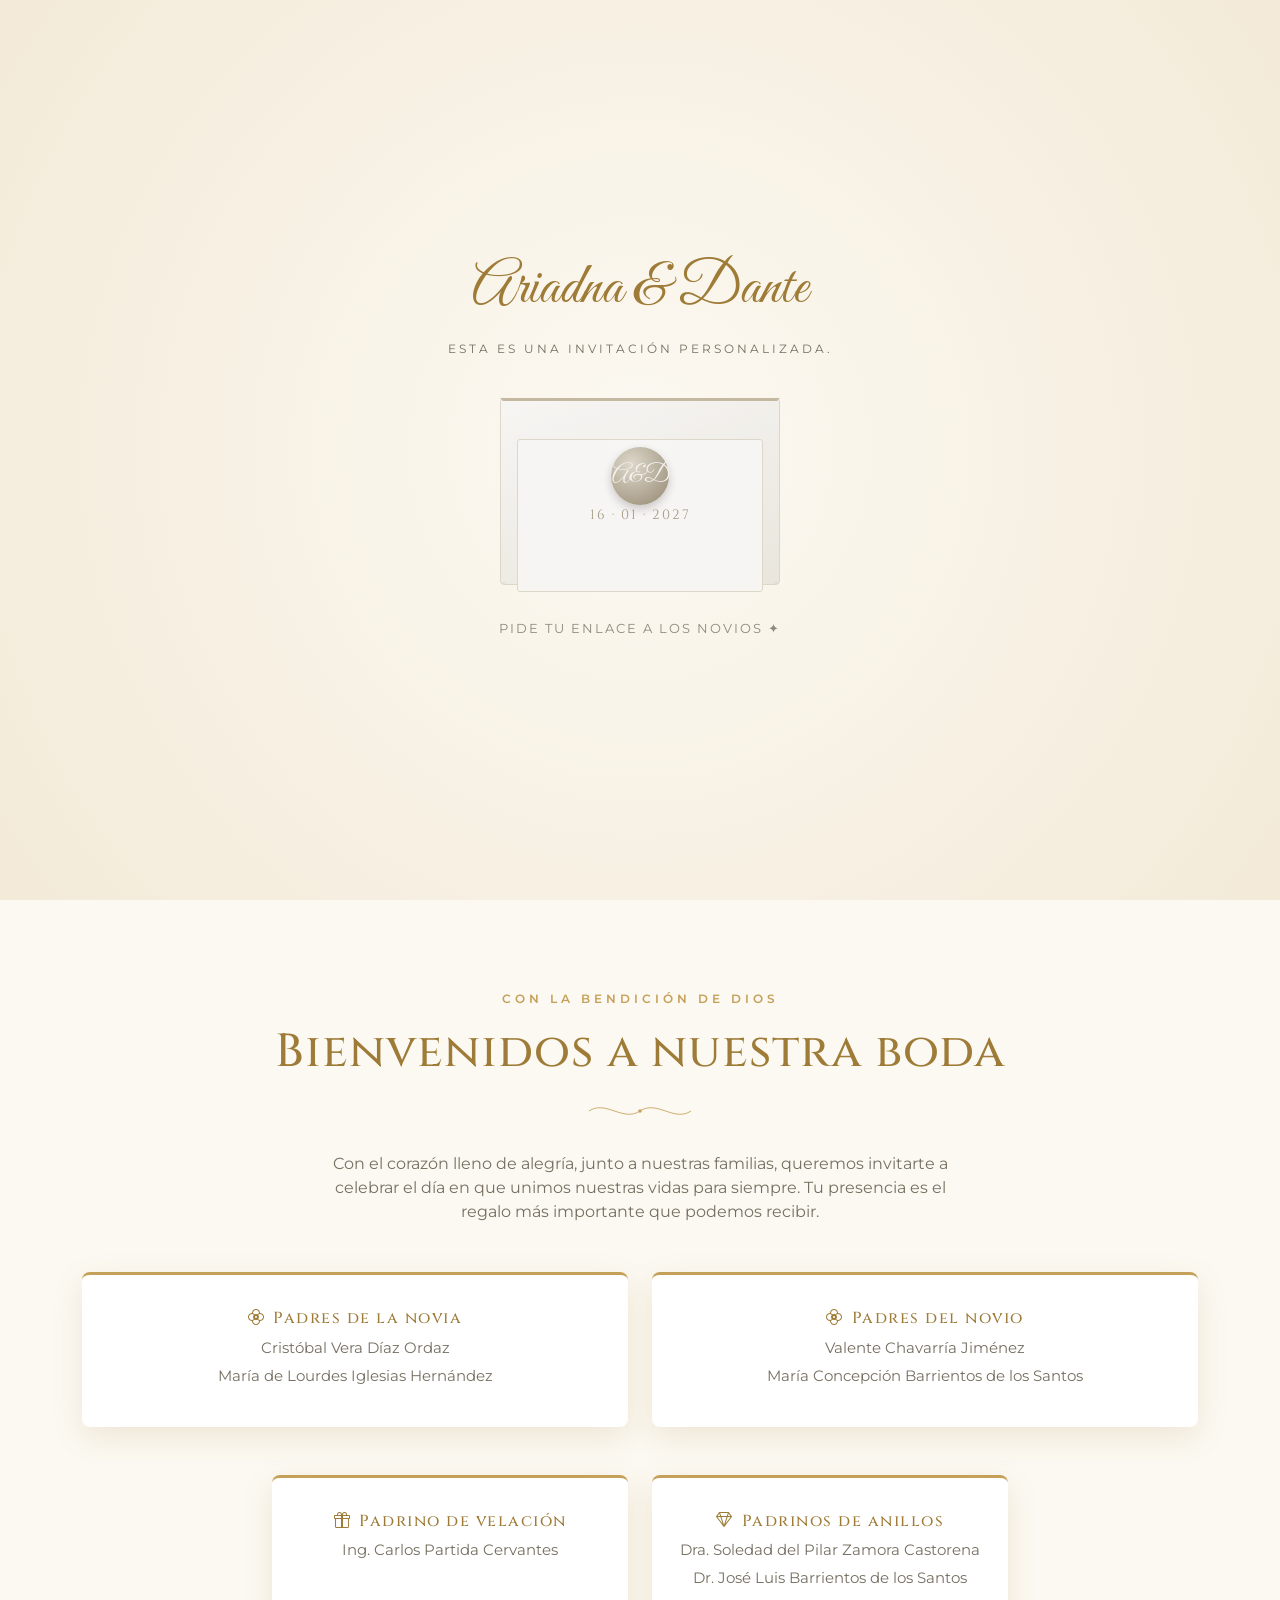
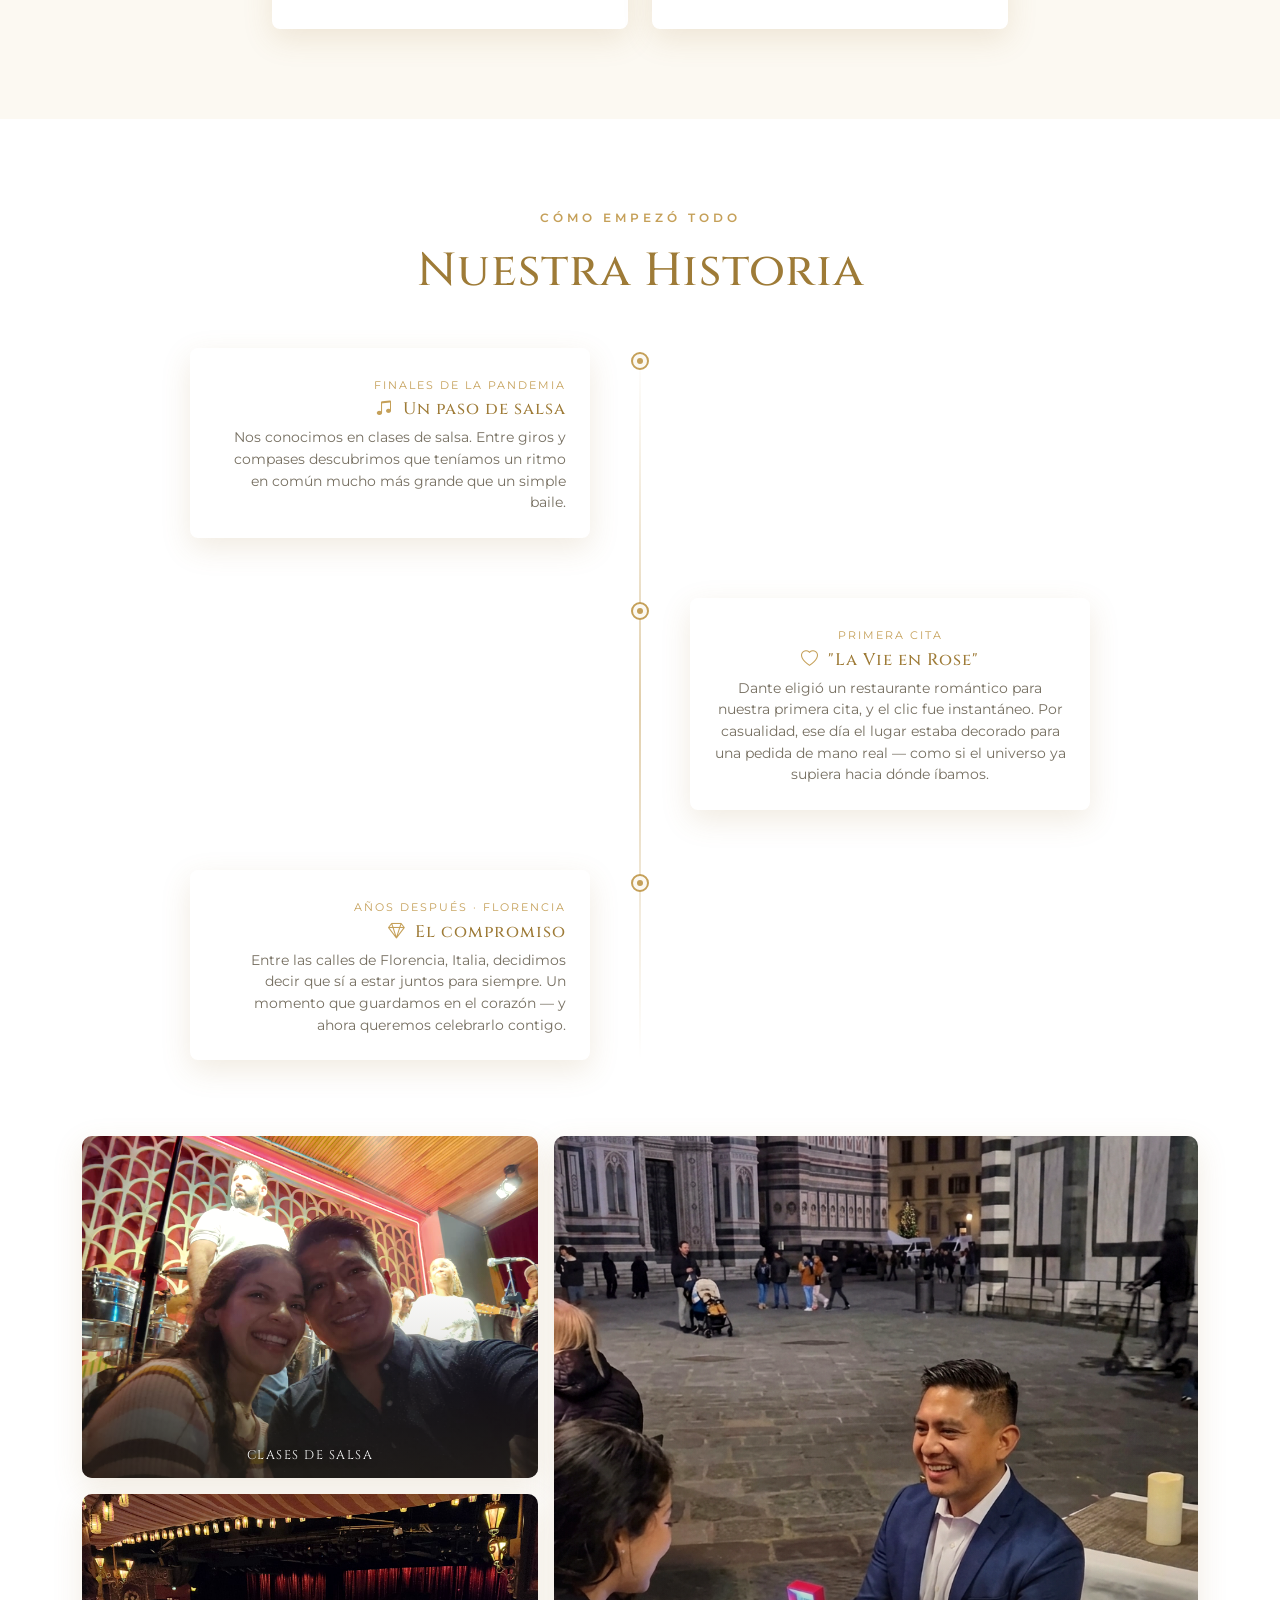
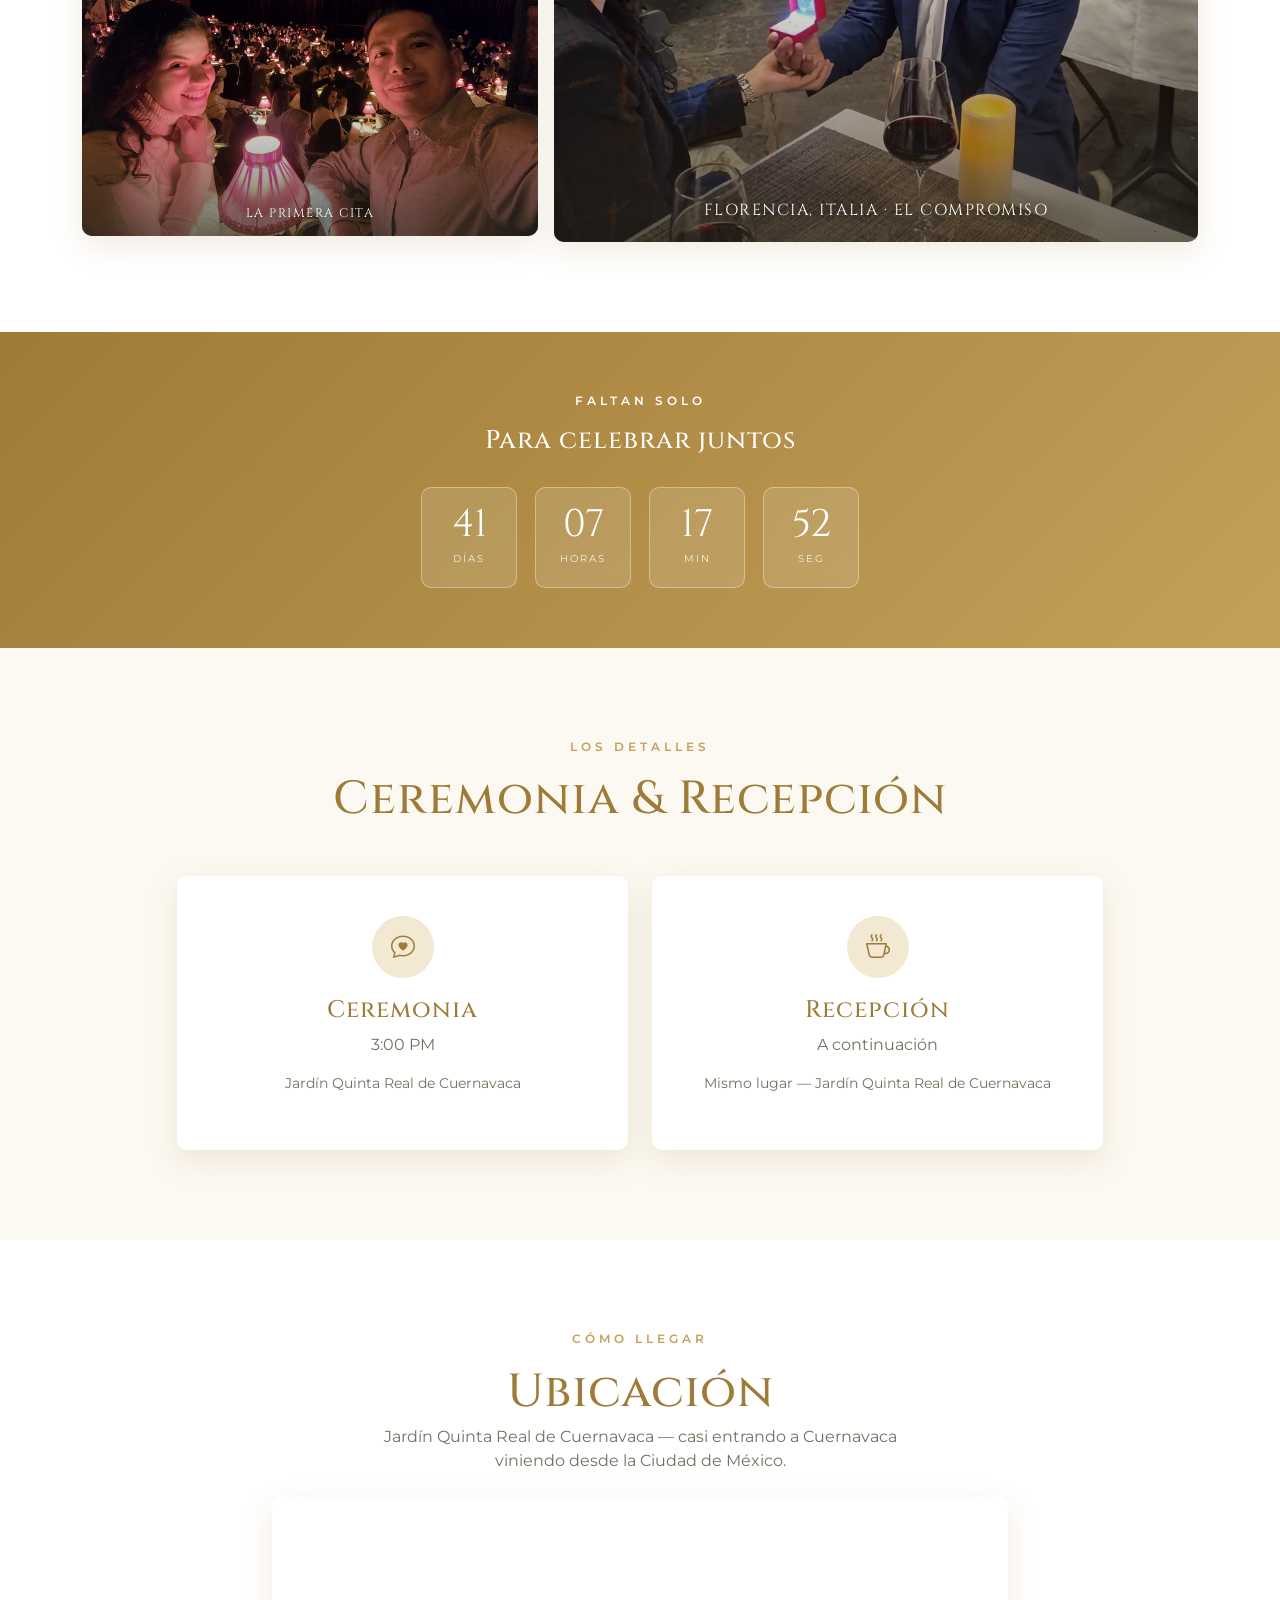
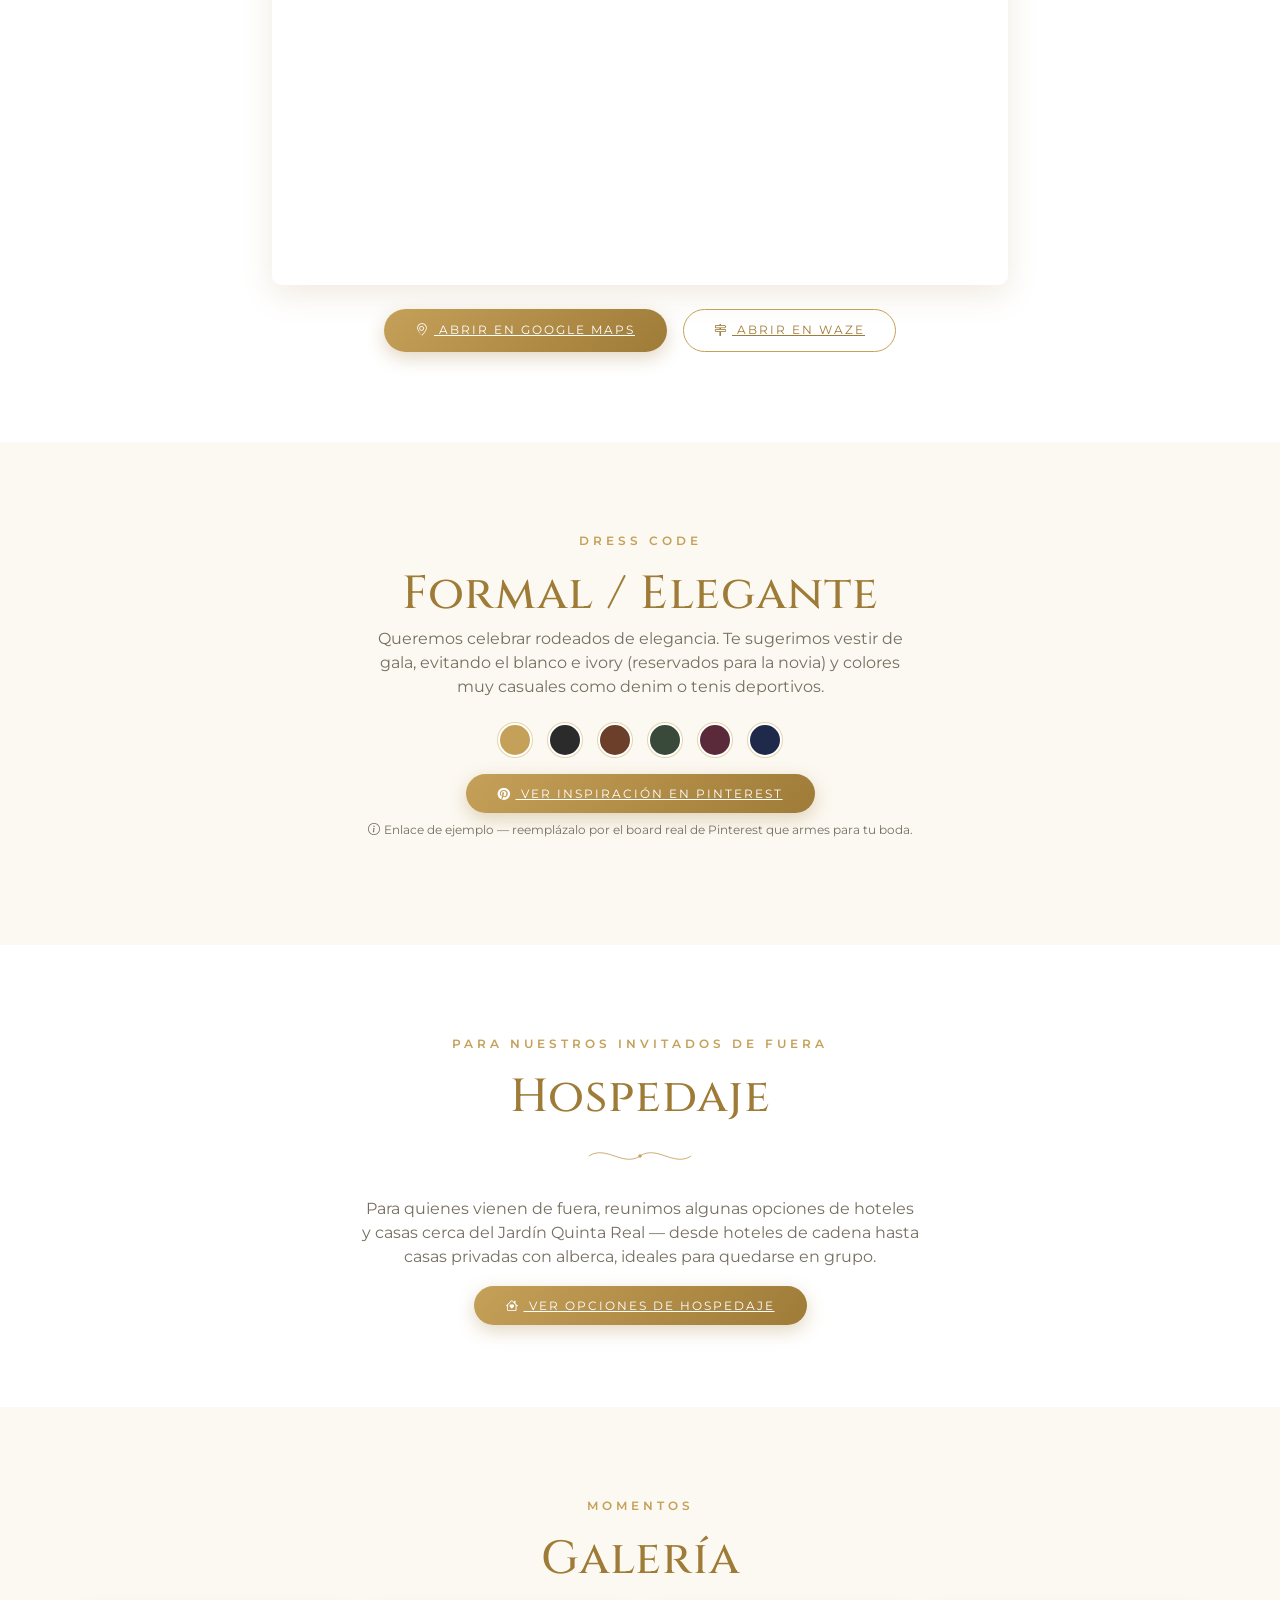
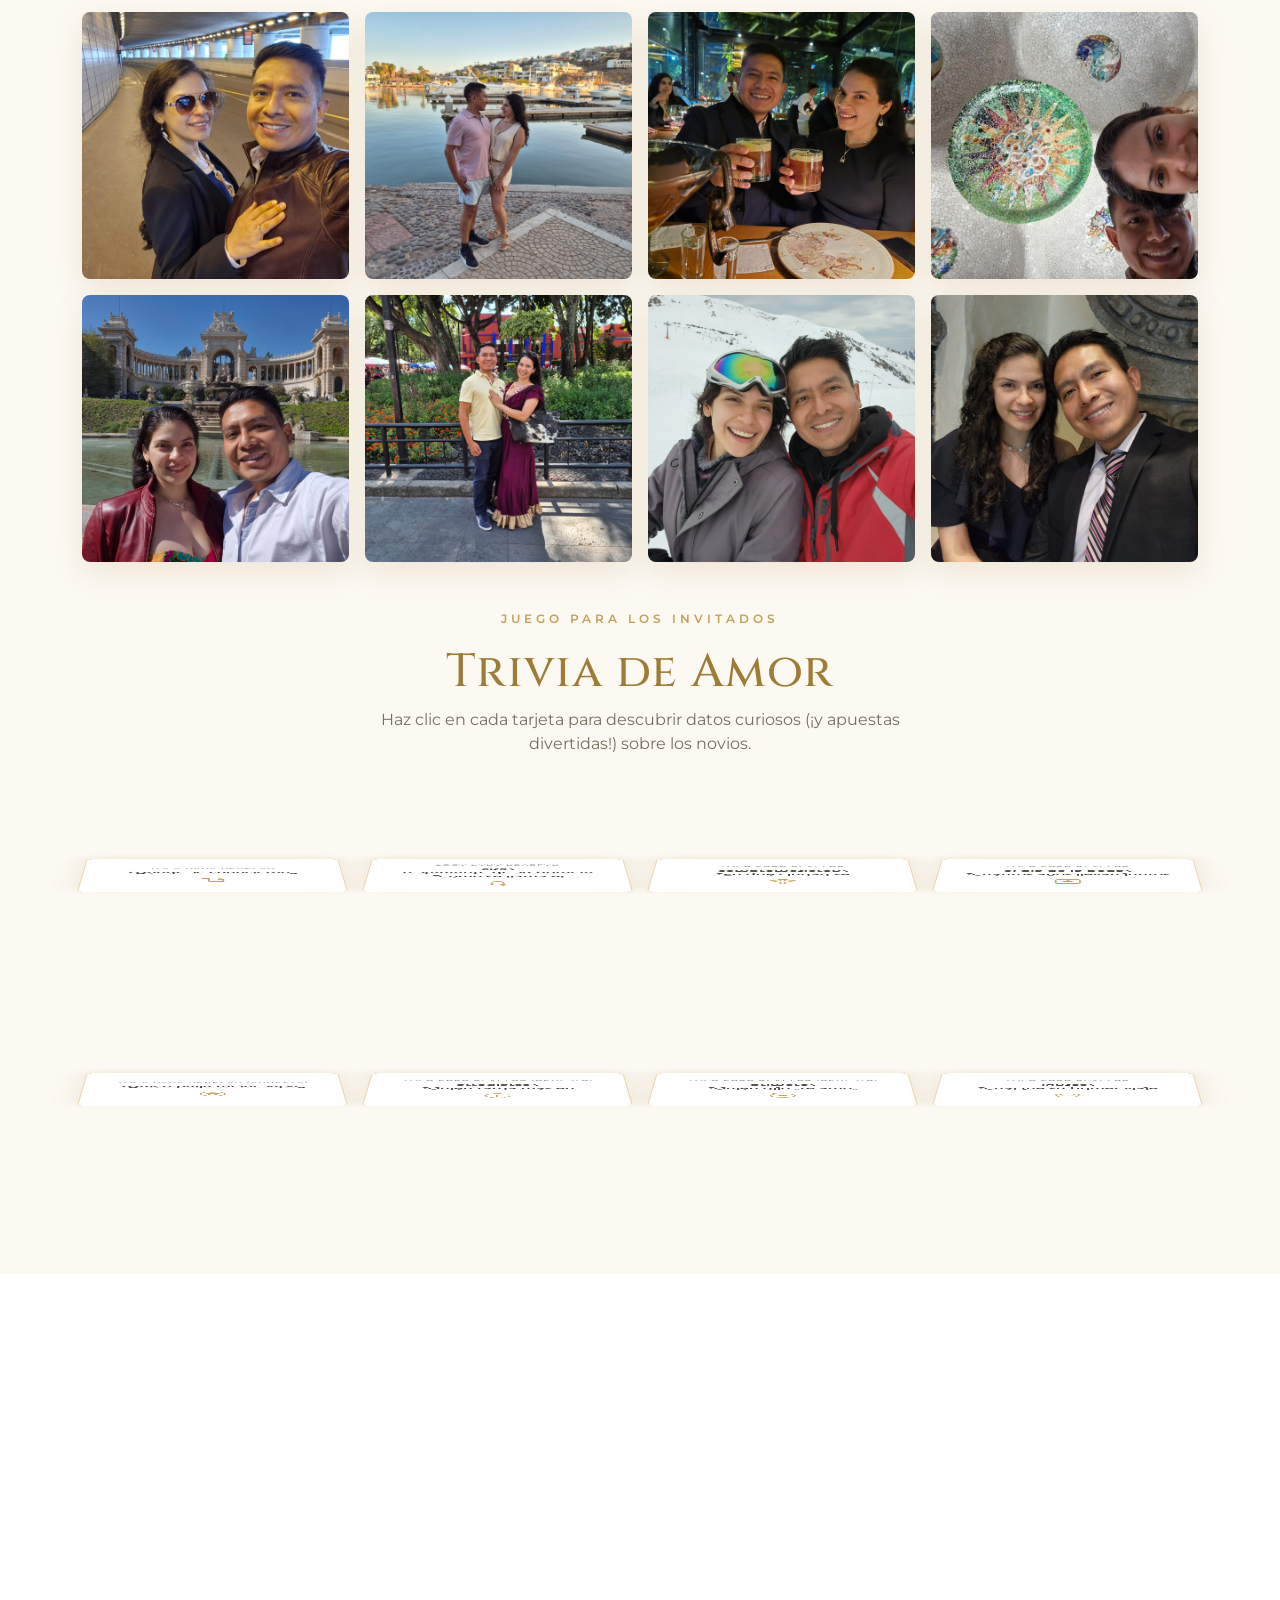
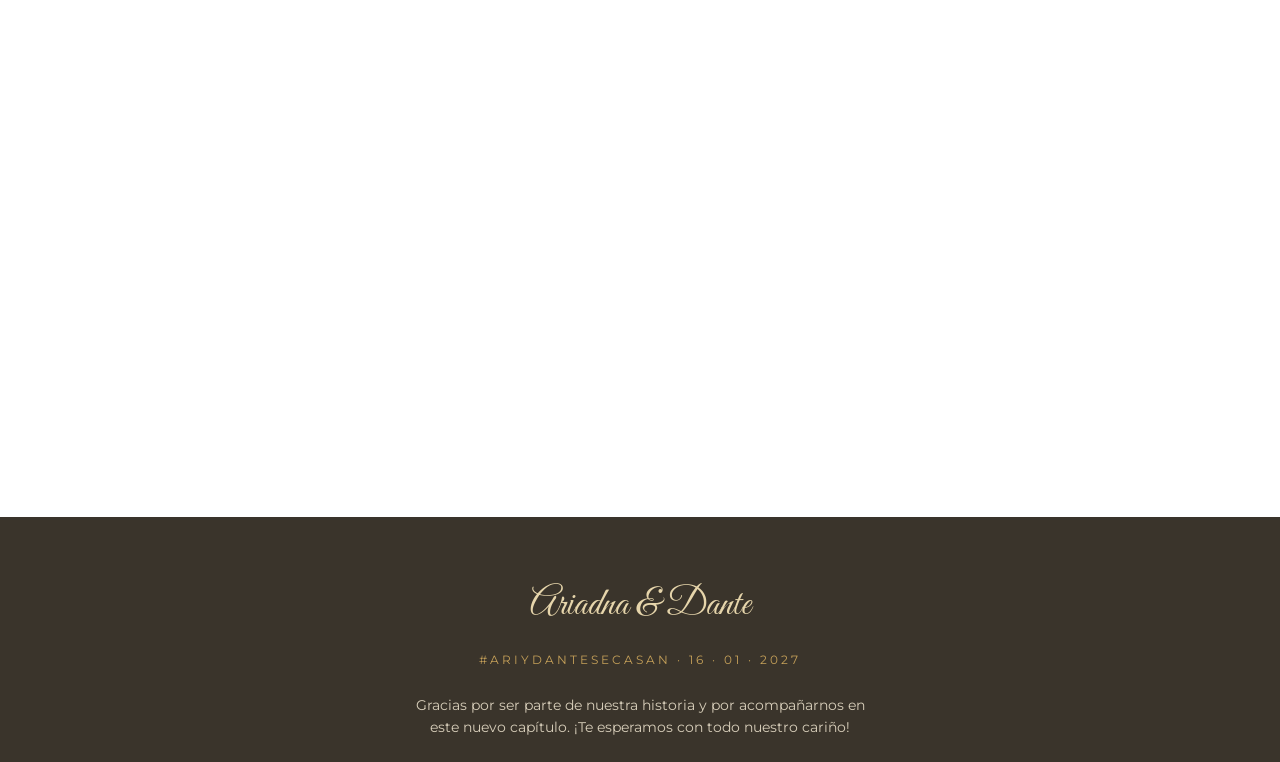
==== commit 76cf6adc: "perso0nal" ====
--- a/index.html
+++ b/index.html
@@ -99,6 +99,14 @@
         <path d="M10,30 C40,10 70,50 100,30 C130,10 160,50 190,30" stroke="#c5a059" stroke-width="1.5" fill="none"/>
         <circle cx="100" cy="30" r="3" fill="#c5a059"/>
       </svg>
+
+      <!-- Nota personalizada: se completa por script.js solo si ?invitado= hace match en invitados.json -->
+      <div id="guest-note" class="guest-note mx-auto mb-4" hidden data-aos="fade-up">
+        <span class="guest-note-tag" id="guest-note-tag"></span>
+        <p class="guest-note-name" id="guest-note-name"></p>
+        <p class="guest-note-message" id="guest-note-message"></p>
+      </div>
+
       <p class="mx-auto mb-5" style="max-width:640px; color:var(--ink-soft);" data-aos="fade-up">
         Con el corazón lleno de alegría, junto a nuestras familias, queremos invitarte a celebrar
         el día en que unimos nuestras vidas para siempre. Tu presencia es el regalo más importante
@@ -122,7 +130,8 @@
         </div>
       </div>
 
-      <div class="row g-4 justify-content-center">
+      <!-- id usado por script.js para reubicar esta fila al final si visibilidad.padrinos = "final" -->
+      <div class="row g-4 justify-content-center" id="padrinos-inicio-row">
         <div class="col-md-6 col-lg-4" data-aos="fade-up" data-aos-delay="50">
           <div class="welcome-card">
             <h5><i class="bi bi-gift me-2"></i>Padrino de velación</h5>
@@ -557,6 +566,23 @@
   </section>
 
   <!-- =========================================================
+       PADRINOS (versión "final") — oculta por defecto; script.js mueve
+       aquí la fila de padrinos de #padrinos-inicio-row cuando el
+       invitado tiene visibilidad.padrinos = "final"
+       ========================================================= -->
+  <section id="padrinos-final" class="section-pad" style="background:var(--white);" hidden>
+    <div class="container text-center">
+      <p class="section-tag" data-aos="fade-up">Con cariño</p>
+      <h2 class="section-title mb-4" data-aos="fade-up">Nuestros Padrinos</h2>
+      <svg class="flourish" viewBox="0 0 200 60" data-aos="fade-up">
+        <path d="M10,30 C40,10 70,50 100,30 C130,10 160,50 190,30" stroke="#c5a059" stroke-width="1.5" fill="none"/>
+        <circle cx="100" cy="30" r="3" fill="#c5a059"/>
+      </svg>
+      <div id="padrinos-final-slot"></div>
+    </div>
+  </section>
+
+  <!-- =========================================================
        FOOTER
        ========================================================= -->
   <footer class="wedding-footer">
--- a/style.css
+++ b/style.css
@@ -276,6 +276,18 @@
   text-align: center;
 }
 
+/* Invitación personalizada: código en la URL no encontrado en invitados.json */
+.envelope.is-locked {
+  cursor: not-allowed;
+  filter: grayscale(0.6) brightness(0.96);
+  opacity: 0.75;
+}
+.envelope.is-locked:hover { transform: none; }
+.envelope-hint.is-locked-hint {
+  animation: none;
+  opacity: 0.8;
+}
+
 @keyframes pulse-hint {
   0%, 100% { opacity: 0.55; }
   50% { opacity: 1; }
@@ -470,6 +482,43 @@
   background: var(--gold);
   color: var(--white);
   transform: translateY(-3px);
+}
+
+/* =========================================================
+   NOTA PERSONALIZADA (invitación con ?invitado=CODIGO válido)
+   ========================================================= */
+.guest-note {
+  max-width: 620px;
+  background: linear-gradient(160deg, var(--white), var(--gold-pale));
+  border: 1px solid var(--gold-light);
+  border-radius: 10px;
+  padding: 28px 30px;
+  box-shadow: var(--shadow-soft);
+  text-align: center;
+}
+.guest-note-tag {
+  display: inline-block;
+  font-size: 0.68rem;
+  letter-spacing: 2px;
+  text-transform: uppercase;
+  color: var(--gold-dark);
+  background: rgba(197,160,89,0.15);
+  padding: 4px 14px;
+  border-radius: 20px;
+  margin-bottom: 10px;
+}
+.guest-note-name {
+  font-family: var(--font-script);
+  font-size: 1.8rem;
+  color: var(--gold-dark);
+  margin-bottom: 8px;
+}
+.guest-note-message {
+  font-size: 0.92rem;
+  color: var(--ink);
+  line-height: 1.7;
+  margin-bottom: 0;
+  font-style: italic;
 }
 
 /* =========================================================
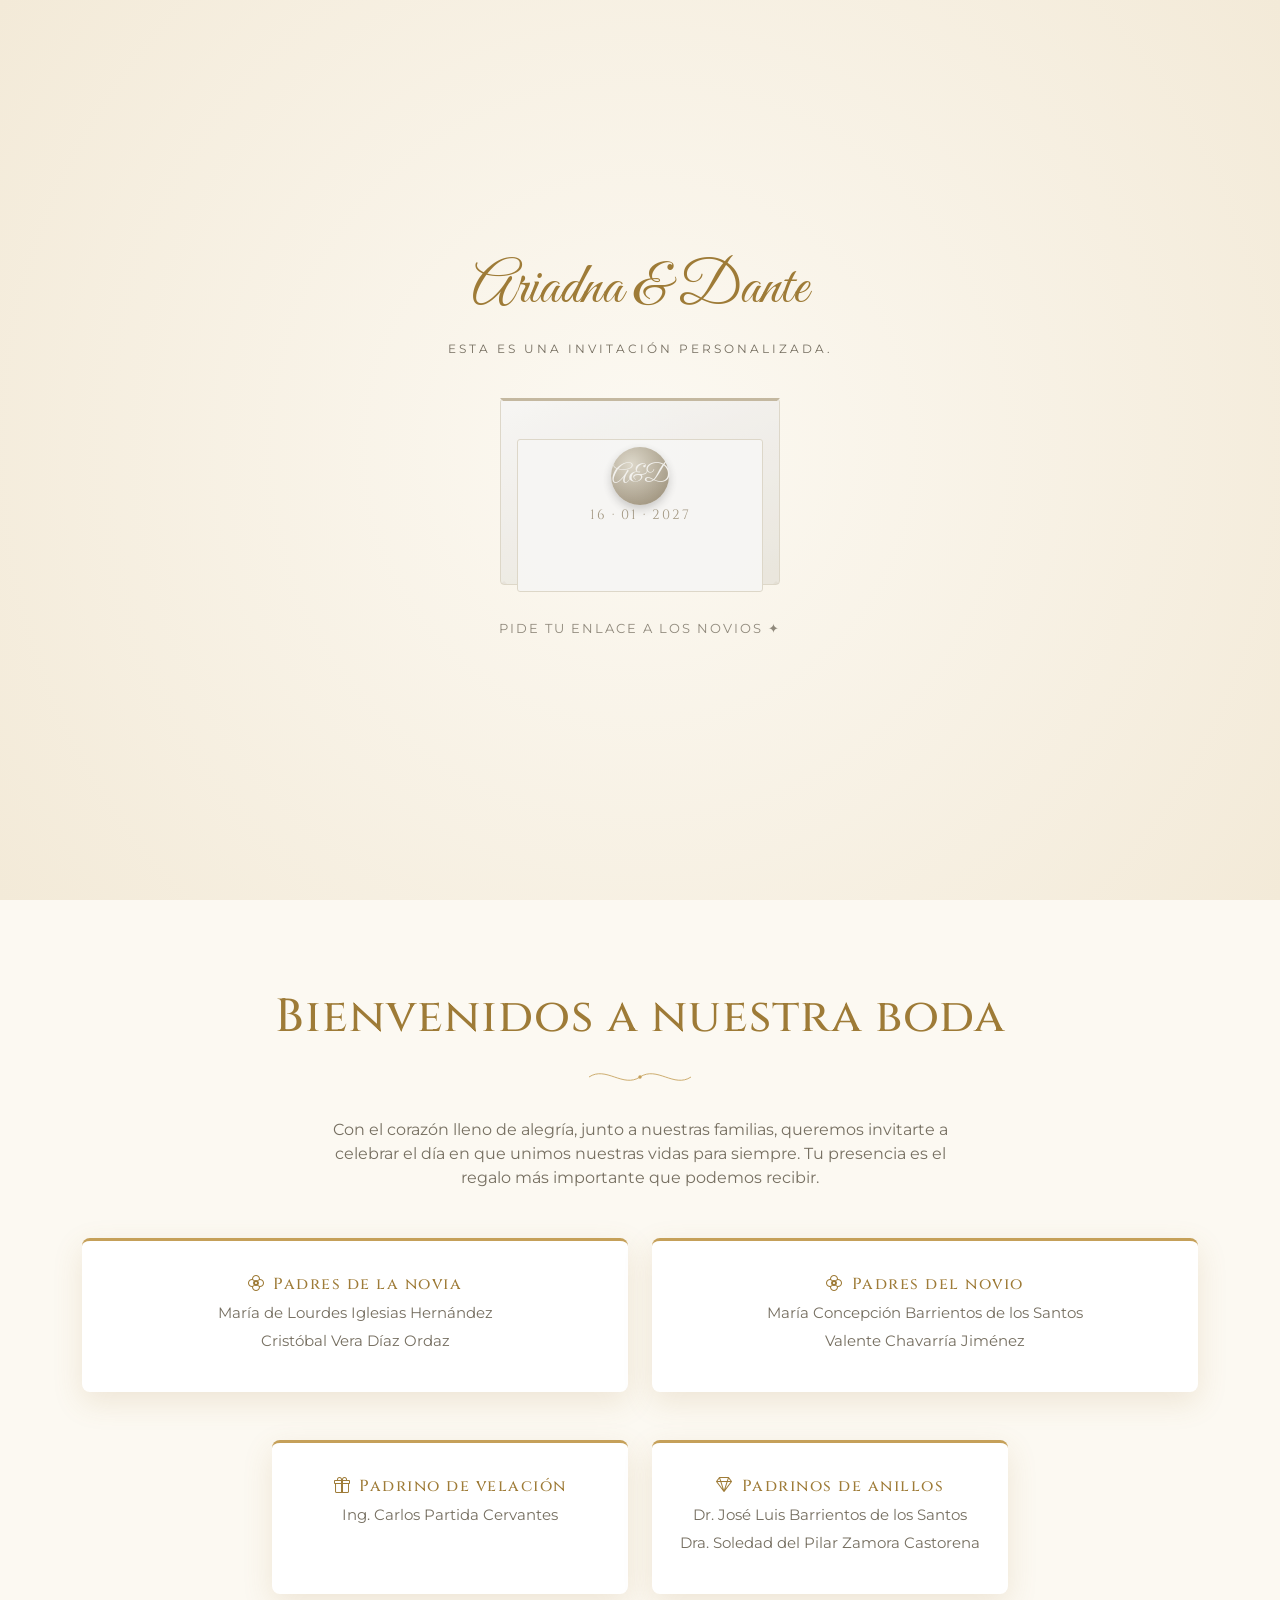
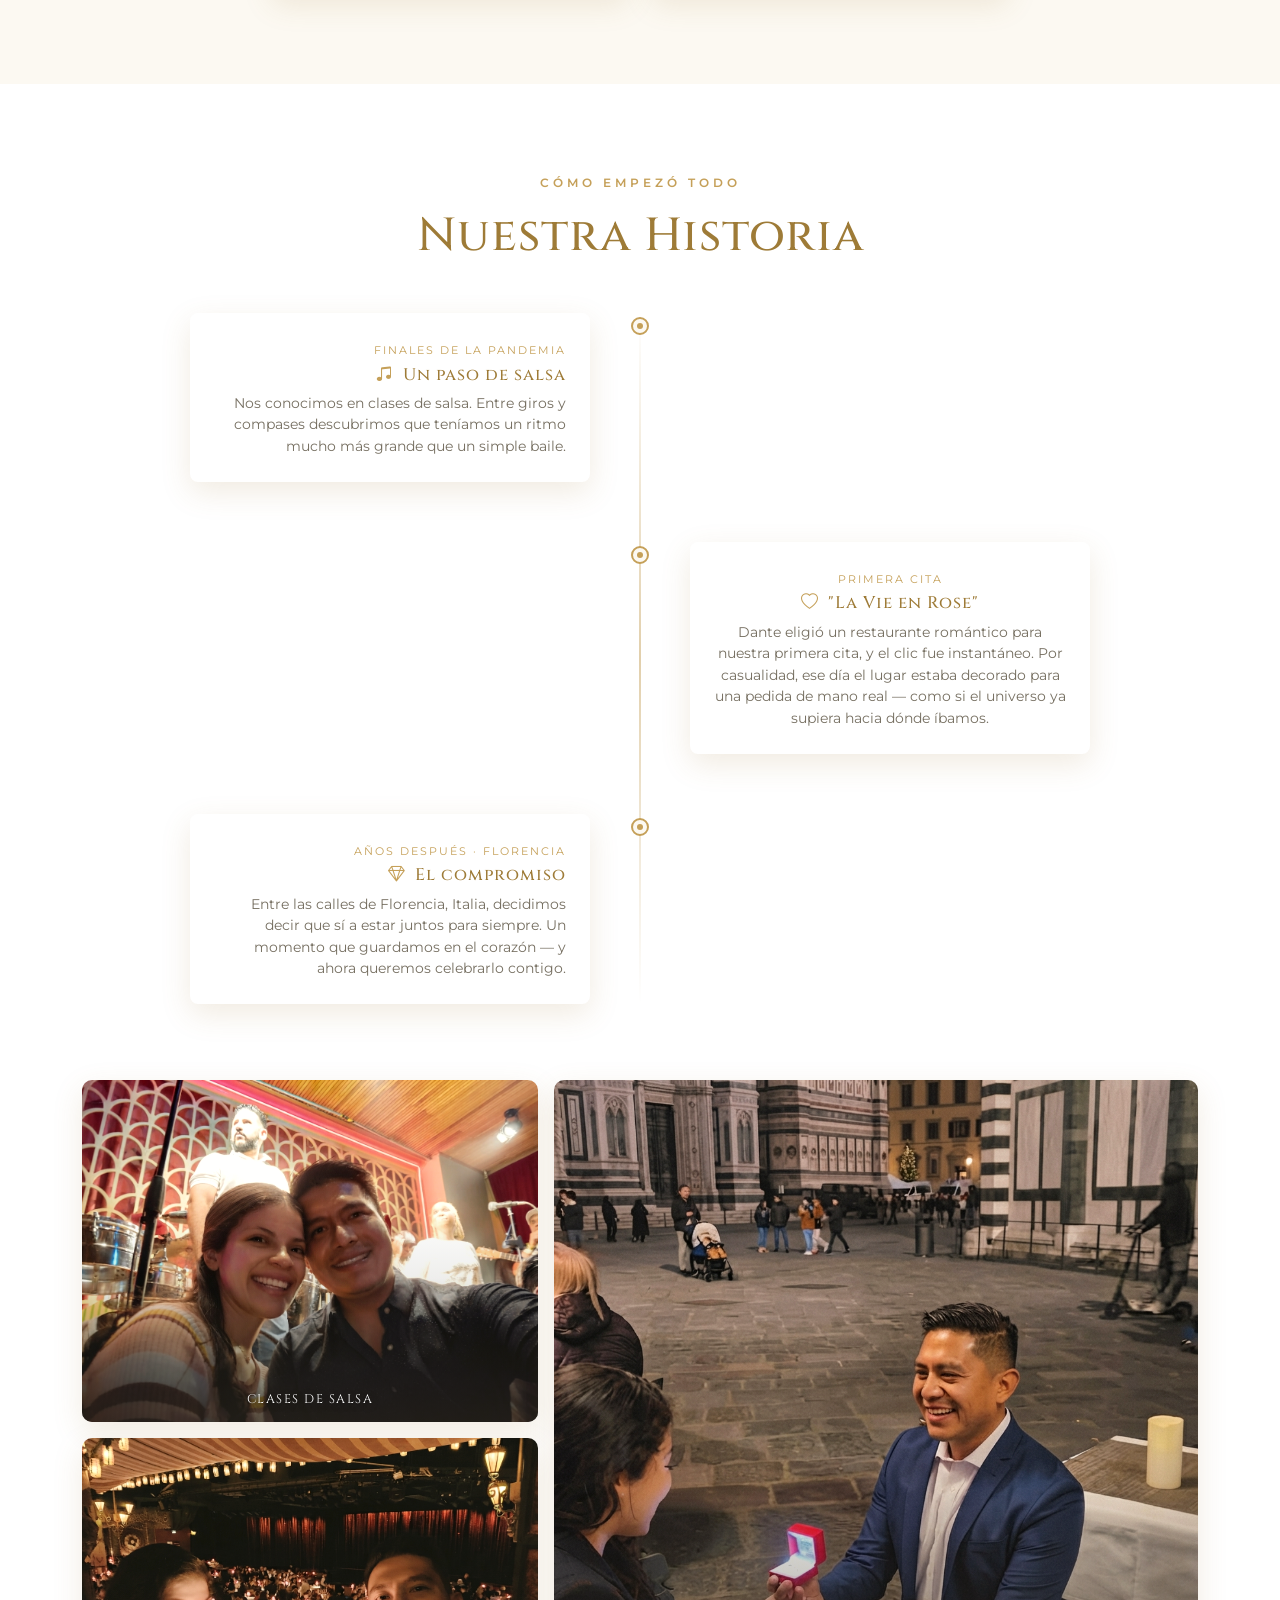
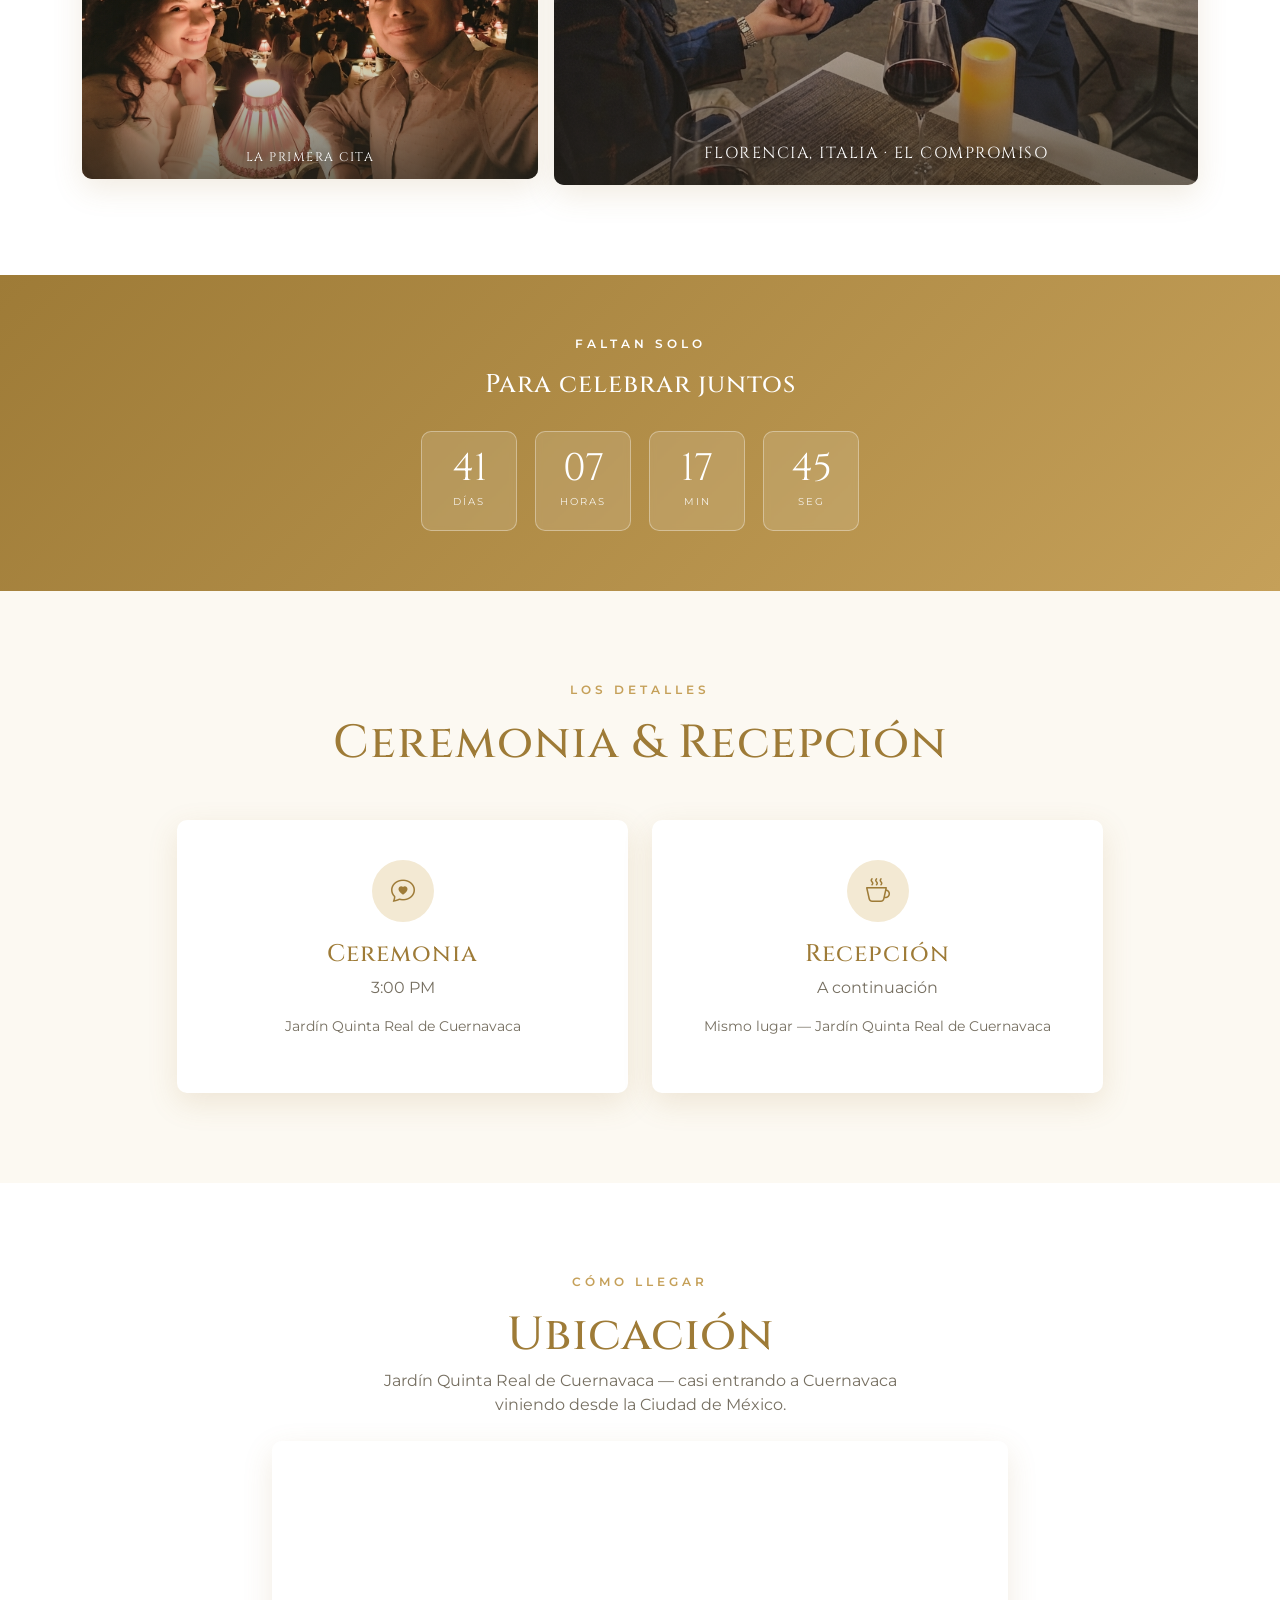
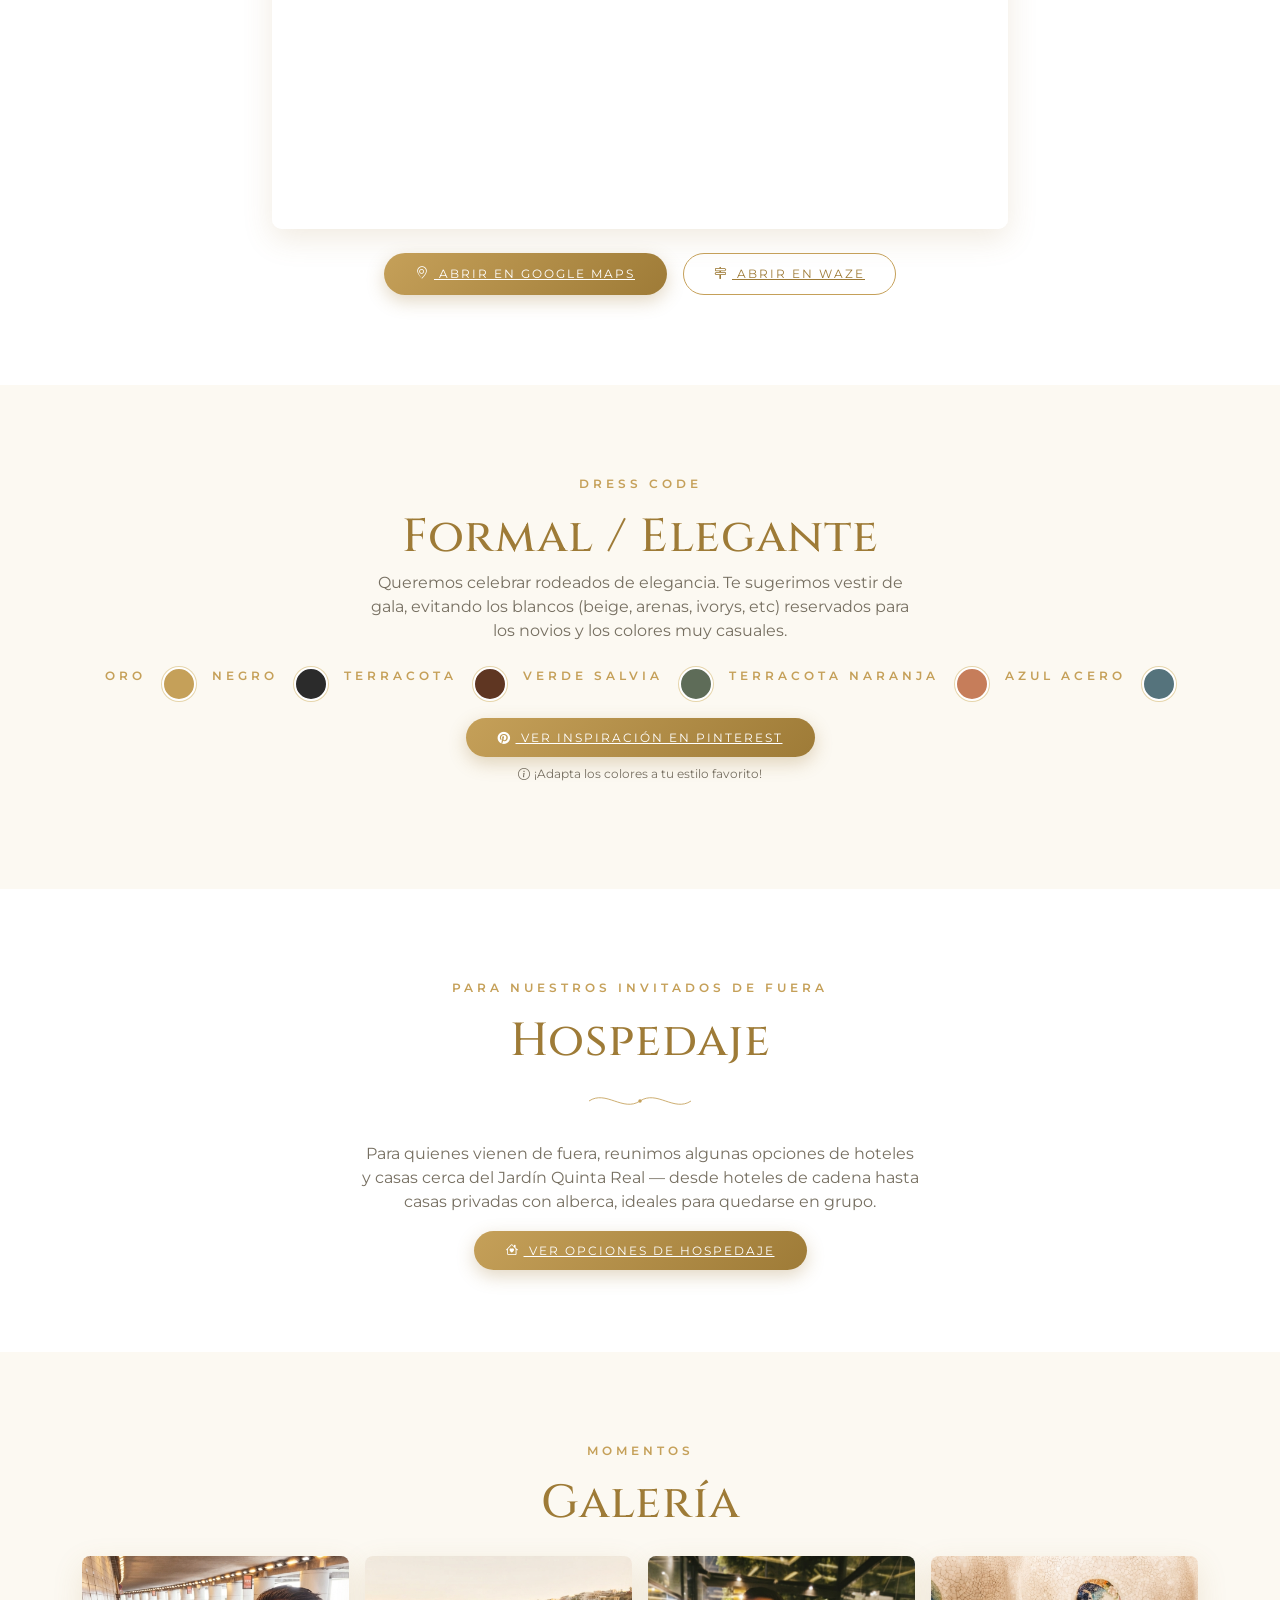
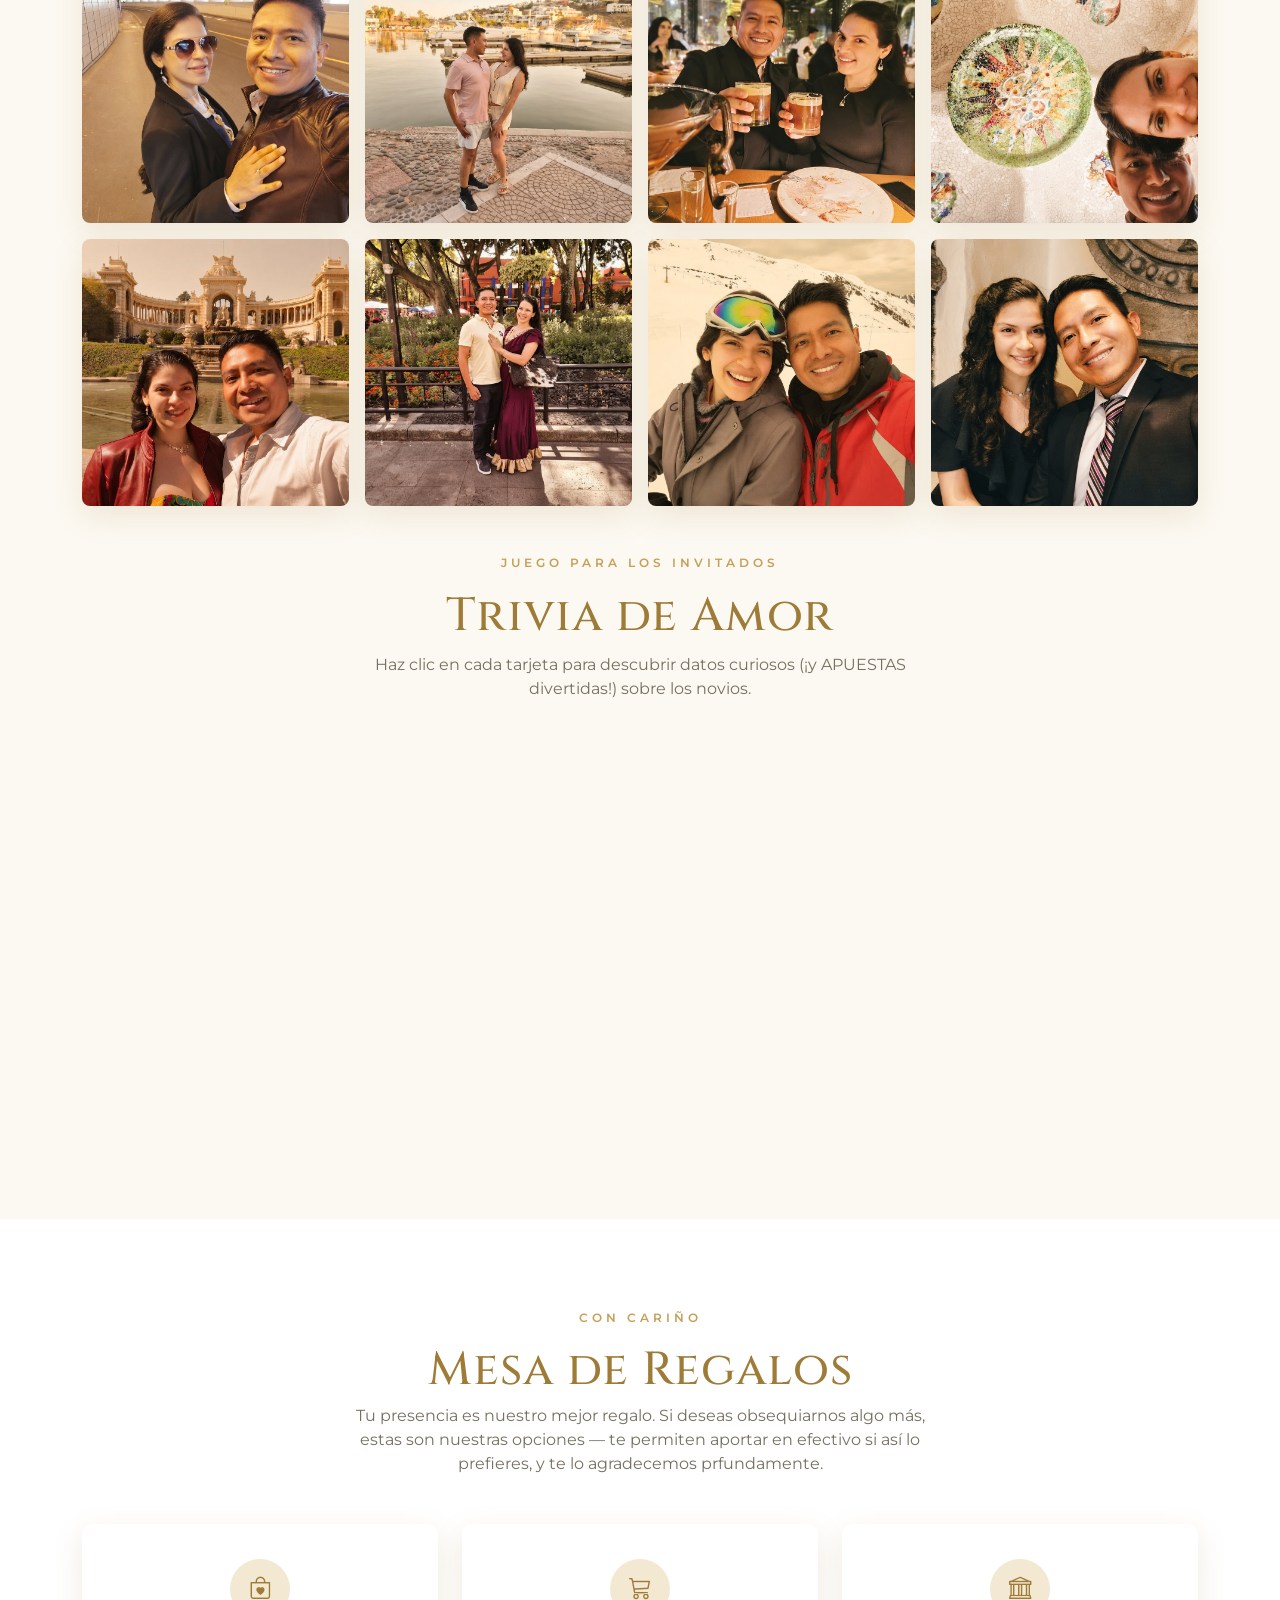
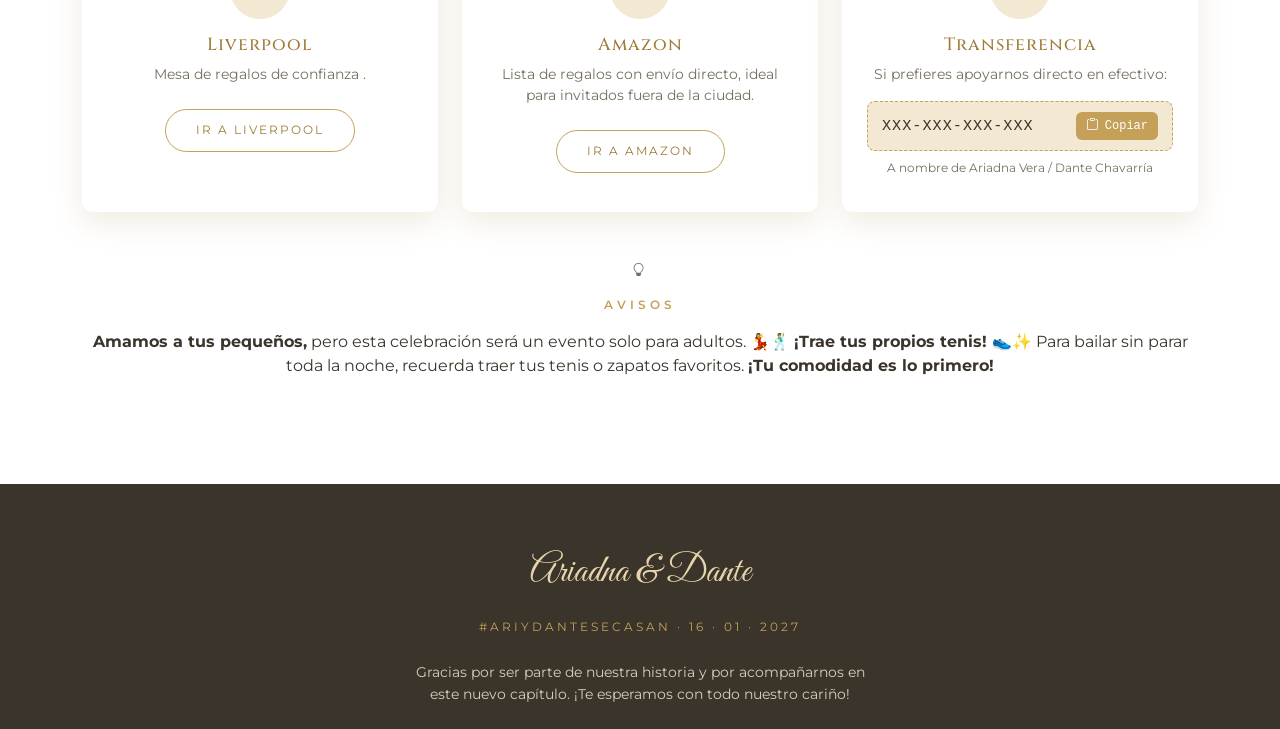
==== commit e0badfe9: "arreglos y fotos" ====
--- a/index.html
+++ b/index.html
@@ -2,7 +2,7 @@
 <html lang="es">
 <head>
   <meta charset="UTF-8">
-  <title>Ariadna &amp; Dante · Nuestra Boda</title>
+  <title>Ari &amp; Dante · Nuestra Boda</title>
   <meta name="viewport" content="width=device-width, initial-scale=1.0, shrink-to-fit=no">
   <meta name="description" content="Acompáñanos a celebrar la boda de Ariadna y Dante — 16 de enero de 2027, Jardín Quinta Real de Cuernavaca.">
   <meta name="theme-color" content="#c5a059">
@@ -32,7 +32,7 @@
        SOBRE INTERACTIVO (pantalla de entrada)
        ========================================================= -->
   <div id="envelope-overlay">
-    <p class="envelope-intro-names">Ariadna &amp; Dante</p>
+    <p class="envelope-intro-names">Ariadna  &amp;  Dante</p>
     <p class="envelope-intro-sub">Tienes una invitación especial</p>
 
     <div class="envelope" id="envelope" tabindex="0" role="button" aria-label="Abrir invitación">
@@ -51,6 +51,7 @@
   <nav class="navbar navbar-expand-lg fixed-top navbar-wedding" id="mainNavbar">
     <div class="container">
       <a class="navbar-brand" href="#portada">A &amp; D</a>
+      <!-- <div class="gallery-item"><img src="Img/FotoAD.png" alt="Ariadna y Dante" loading="lazy"></div> -->
       <button class="navbar-toggler border-0" type="button" data-bs-toggle="collapse" data-bs-target="#navbarContent" aria-controls="navbarContent" aria-expanded="false" aria-label="Menú">
         <i class="bi bi-list" style="font-size:1.6rem;color:#9e7b37;"></i>
       </button>
@@ -93,7 +94,7 @@
        ========================================================= -->
   <section id="bienvenida" class="section-pad">
     <div class="container text-center">
-      <p class="section-tag" data-aos="fade-up">Con la bendición de Dios</p>
+      <!-- <p class="section-tag" data-aos="fade-up">Con la bendición de Dios</p> -->
       <h2 class="section-title" data-aos="fade-up">Bienvenidos a nuestra boda</h2>
       <svg class="flourish" viewBox="0 0 200 60" data-aos="fade-up">
         <path d="M10,30 C40,10 70,50 100,30 C130,10 160,50 190,30" stroke="#c5a059" stroke-width="1.5" fill="none"/>
@@ -117,15 +118,15 @@
         <div class="col-md-6" data-aos="fade-up" data-aos-delay="50">
           <div class="welcome-card">
             <h5><i class="bi bi-flower2 me-2"></i>Padres de la novia</h5>
+            <p>María de Lourdes Iglesias Hernández</p>
             <p>Cristóbal Vera Díaz Ordaz</p>
-            <p>María de Lourdes Iglesias Hernández</p>
           </div>
         </div>
         <div class="col-md-6" data-aos="fade-up" data-aos-delay="150">
           <div class="welcome-card">
             <h5><i class="bi bi-flower2 me-2"></i>Padres del novio</h5>
+            <p>María Concepción Barrientos de los Santos</p>
             <p>Valente Chavarría Jiménez</p>
-            <p>María Concepción Barrientos de los Santos</p>
           </div>
         </div>
       </div>
@@ -141,8 +142,8 @@
         <div class="col-md-6 col-lg-4" data-aos="fade-up" data-aos-delay="150">
           <div class="welcome-card">
             <h5><i class="bi bi-gem me-2"></i>Padrinos de anillos</h5>
+            <p>Dr. José Luis Barrientos de los Santos</p>
             <p>Dra. Soledad del Pilar Zamora Castorena</p>
-            <p>Dr. José Luis Barrientos de los Santos</p>
           </div>
         </div>
       </div>
@@ -164,7 +165,7 @@
             <span class="timeline-year">Finales de la pandemia</span>
             <h4><i class="bi bi-music-note-beamed me-1" style="color:var(--gold);"></i> Un paso de salsa</h4>
             <p>Nos conocimos en clases de salsa. Entre giros y compases descubrimos que teníamos
-              un ritmo en común mucho más grande que un simple baile.</p>
+              un ritmo mucho más grande que un simple baile.</p>
           </div>
         </div>
 
@@ -196,13 +197,13 @@
           <div class="row g-3">
             <div class="col-12">
               <div class="story-photo">
-                <img src="Img/Hist1.jpg" alt="Clases de salsa" loading="lazy">
+                <img src="Img/Hist1.jpeg" alt="Clases de salsa" loading="lazy">
                 <span class="story-caption">Clases de salsa</span>
               </div>
             </div>
             <div class="col-12">
               <div class="story-photo">
-                <img src="Img/Hist2.jpg" alt="Cita romantica" loading="lazy">
+                <img src="Img/Hist2.jpeg" alt="Cita romantica" loading="lazy">
                 <span class="story-caption">La primera cita</span>
               </div>
             </div>
@@ -210,7 +211,7 @@
         </div>
         <div class="col-12 col-md-7" data-aos="fade-left">
           <div class="story-photo story-photo-feature">
-            <img src="Img/Hist3.png" alt="Compromiso en Florencia" loading="lazy">
+            <img src="Img/Hist3.jpeg" alt="Compromiso en Florencia" loading="lazy">
             <span class="story-caption story-caption-feature">Florencia, Italia · El compromiso</span>
           </div>
         </div>
@@ -316,23 +317,28 @@
       <p class="section-tag" data-aos="fade-up">Dress code</p>
       <h2 class="section-title" data-aos="fade-up">Formal / Elegante</h2>
       <p class="mx-auto mb-4" style="max-width:560px; color:var(--ink-soft);" data-aos="fade-up">
-        Queremos celebrar rodeados de elegancia. Te sugerimos vestir de gala, evitando el blanco e
-        ivory (reservados para la novia) y colores muy casuales como denim o tenis deportivos.
+        Queremos celebrar rodeados de elegancia. Te sugerimos vestir de gala, evitando los blancos (beige, arenas, ivorys, etc)
+        reservados para los novios y los colores muy casuales.
       </p>
       <div class="d-flex justify-content-center gap-3 mb-4" data-aos="zoom-in">
+        <p class="section-tag" data-aos="fade-up">Oro</p>
         <span class="palette-dot" style="background:#c5a059;" title="Oro"></span>
+        <p class="section-tag" data-aos="fade-up">Negro</p>
         <span class="palette-dot" style="background:#2b2b2b;" title="Negro"></span>
-        <span class="palette-dot" style="background:#6b3f2a;" title="Terracota"></span>
-        <span class="palette-dot" style="background:#3a4a3a;" title="Verde botella"></span>
-        <span class="palette-dot" style="background:#5a2a3a;" title="Vino"></span>
-        <span class="palette-dot" style="background:#1f2a4a;" title="Azul marino"></span>
-      </div>
-      <a class="btn-gold" href="https://mx.pinterest.com/" target="_blank" rel="noopener" data-aos="fade-up">
+        <p class="section-tag" data-aos="fade-up">Terracota</p>
+        <span class="palette-dot" style="background:#5f3622;" title="Terracota"></span>
+        <p class="section-tag" data-aos="fade-up">Verde salvia</p>
+        <span class="palette-dot" style="background:#5E6C58;" title="Verde salvia"></span>
+        <p class="section-tag" data-aos="fade-up">Terracota naranja</p>
+        <span class="palette-dot" style="background:#C67D5A;" title="Terracota polvoriento"></span>
+        <p class="section-tag" data-aos="fade-up">Azul acero</p>
+        <span class="palette-dot" style="background:#55737C;" title="Azul acero"></span>
+      </div>
+      <a class="btn-gold" href="https://pin.it/13JSHjqlU" target="_blank" rel="noopener" data-aos="fade-up">
         <i class="bi bi-pinterest me-1"></i> Ver inspiración en Pinterest
       </a>
       <p class="mt-3" style="font-size:0.75rem; color:var(--ink-soft);" data-aos="fade-up">
-        <i class="bi bi-info-circle me-1"></i>Enlace de ejemplo — reemplázalo por el board real de
-        Pinterest que armes para tu boda.
+        <i class="bi bi-info-circle me-1"></i>¡Adapta los colores a tu estilo favorito!
       </p>
     </div>
   </section>
@@ -399,7 +405,7 @@
       <p class="section-tag" data-aos="fade-up">Juego para los invitados</p>
       <h2 class="section-title mb-2" data-aos="fade-up">Trivia de Amor</h2>
       <p class="mx-auto mb-4" style="max-width:560px; color:var(--ink-soft);" data-aos="fade-up">
-        Haz clic en cada tarjeta para descubrir datos curiosos (¡y apuestas divertidas!) sobre los novios.
+        Haz clic en cada tarjeta para descubrir datos curiosos (¡y APUESTAS divertidas!) sobre los novios.
       </p>
 
       <div class="row g-4">
@@ -408,10 +414,10 @@
             <div class="trivia-card-inner">
               <div class="trivia-face trivia-front">
                 <i class="bi bi-music-note-beamed"></i>
-                <p>¿Dónde se conocieron?</p>
+                <p>¿Qué estilo les encanta bailar?</p>
                 <span class="trivia-hint">Toca para revelar</span>
               </div>
-              <div class="trivia-face trivia-back"><p>En clases de salsa, a finales de la pandemia. 💃🕺</p></div>
+              <div class="trivia-face trivia-back"><p>Salsa, se conocieron en clases, a finales de la pandemia. 💃🕺</p></div>
             </div>
           </div>
         </div>
@@ -456,10 +462,10 @@
             <div class="trivia-card-inner">
               <div class="trivia-face trivia-front">
                 <i class="bi bi-emoji-laughing"></i>
-                <p>¿Quién baila mejor salsa?</p>
-                <span class="trivia-hint">Toca para revelar (apuesta)</span>
-              </div>
-              <div class="trivia-face trivia-back"><p>Depende de a quién le preguntes... ¡pregúntales en la pista de baile! 😉</p></div>
+                <p>¿Quién baila mejor?</p>
+                <span class="trivia-hint">Toca para revelar (APUESTA)</span>
+              </div>
+              <div class="trivia-face trivia-back"><p>Dante 😉</p></div>
             </div>
           </div>
         </div>
@@ -468,10 +474,10 @@
             <div class="trivia-card-inner">
               <div class="trivia-face trivia-front">
                 <i class="bi bi-clock-history"></i>
-                <p>¿Quién tarda más en arreglarse?</p>
-                <span class="trivia-hint">Toca para revelar (apuesta)</span>
-              </div>
-              <div class="trivia-face trivia-back"><p>Un secreto que solo se revela el día de la boda. ⏰</p></div>
+                <p>¿Quién siempre tira o se le cae todo?</p>
+                <span class="trivia-hint">Toca para revelar (APUESTA)</span>
+              </div>
+              <div class="trivia-face trivia-back"><p>ARI 🤷🏻‍♀️</p></div>
             </div>
           </div>
         </div>
@@ -481,9 +487,9 @@
               <div class="trivia-face trivia-front">
                 <i class="bi bi-chat-heart"></i>
                 <p>¿Quién dijo "te amo" primero?</p>
-                <span class="trivia-hint">Toca para revelar (apuesta)</span>
-              </div>
-              <div class="trivia-face trivia-back"><p>Eso... solo ellos lo saben. Pregúntales en la recepción. 💌</p></div>
+                <span class="trivia-hint">Toca para revelar (APUESTA)</span>
+              </div>
+              <div class="trivia-face trivia-back"><p>DANTE!!! 💌</p></div>
             </div>
           </div>
         </div>
@@ -492,10 +498,10 @@
             <div class="trivia-card-inner">
               <div class="trivia-face trivia-front">
                 <i class="bi bi-controller"></i>
-                <p>¿Cuál fue su primer viaje juntos?</p>
+                <p>¿A cuál de los dos le caes mejor?</p>
                 <span class="trivia-hint">Toca para revelar</span>
               </div>
-              <div class="trivia-face trivia-back"><p>Sabemos que terminó en Florencia con un anillo de por medio. 💍✈️</p></div>
+              <div class="trivia-face trivia-back"><p>Ambos te amamos mucho y agradecemos tu presencia en nuestras vidas 🫶</p></div>
             </div>
           </div>
         </div>
@@ -512,19 +518,19 @@
       <h2 class="section-title" data-aos="fade-up">Mesa de Regalos</h2>
       <p class="mx-auto mb-5" style="max-width:600px; color:var(--ink-soft);" data-aos="fade-up">
         Tu presencia es nuestro mejor regalo. Si deseas obsequiarnos algo más, estas son nuestras
-        opciones — todas te permiten aportar en efectivo si así lo prefieres.
+        opciones — te permiten aportar en efectivo si así lo prefieres, y te lo agradecemos prfundamente.
       </p>
 
       <div class="row g-4 justify-content-center">
         <div class="col-md-6 col-lg-4 position-relative" data-aos="fade-up">
-          <span class="gift-recommend-badge">Recomendada</span>
+          <!-- <span class="gift-recommend-badge">Recomendada</span> -->
           <div class="gift-card">
             <div class="gift-icon"><i class="bi bi-bag-heart"></i></div>
             <h4 style="font-size:1.1rem;">Liverpool</h4>
             <p style="color:var(--ink-soft); font-size:0.88rem;">
-              Mesa de regalos con fondo de efectivo — la opción más práctica y de mayor confianza en México.
+              Mesa de regalos de confianza .
             </p>
-            <a class="btn btn-outline-gold btn-sm mt-2" href="https://www.liverpool.com.mx/tienda/mesa-de-regalos" target="_blank" rel="noopener">Ir a Liverpool</a>
+            <a class="btn btn-outline-gold btn-sm mt-2" href="https://meli.uniko.co/E7411/boda/unionariadnaveraydantechavarria" target="_blank" rel="noopener">Ir a Liverpool</a>
           </div>
         </div>
 
@@ -535,7 +541,7 @@
             <p style="color:var(--ink-soft); font-size:0.88rem;">
               Lista de regalos con envío directo, ideal para invitados fuera de la ciudad.
             </p>
-            <a class="btn btn-outline-gold btn-sm mt-2" href="https://www.amazon.com.mx/wedding" target="_blank" rel="noopener">Ir a Amazon</a>
+            <a class="btn btn-outline-gold btn-sm mt-2" href="https://www.amazon.com.mx/wedding/share/ariydantesecasan" target="_blank" rel="noopener">Ir a Amazon</a>
           </div>
         </div>
 
@@ -555,13 +561,19 @@
         </div>
       </div>
 
+
       <p class="mt-5 mx-auto" style="max-width:640px; font-size:0.82rem; color:var(--ink-soft);" data-aos="fade-up">
+        <i class="bi bi-lightbulb me-1"></i>        <p class="section-tag" data-aos="fade-up"> AVISOS</p>
+        <strong>Amamos a tus pequeños,</strong> pero esta celebración será un evento solo para adultos.           💃🕺
+        <strong>¡Trae tus propios tenis! 👟✨</strong> Para bailar sin parar toda la noche, recuerda traer tus tenis o zapatos favoritos.
+        <strong>¡Tu comodidad es lo primero!</strong>
+      </p>
+
+      <!-- <p class="mt-5 mx-auto" style="max-width:640px; font-size:0.82rem; color:var(--ink-soft);" data-aos="fade-up">
         <i class="bi bi-lightbulb me-1"></i><strong>¿Cuál elegir?</strong> Te recomendamos
-        <strong>Liverpool</strong> como opción principal — permite convertir regalos en efectivo
-        de forma sencilla y es la más usada en bodas en México — y complementarla con
-        <strong>Amazon</strong> para quienes prefieran algo tangible. La transferencia queda como
-        alternativa directa para quien la prefiera.
-      </p>
+        <strong>Transferencia</strong> como opción principal, o
+        <strong>Amazon</strong> para quienes prefieran algo tangible. 
+      </p> -->
     </div>
   </section>
 
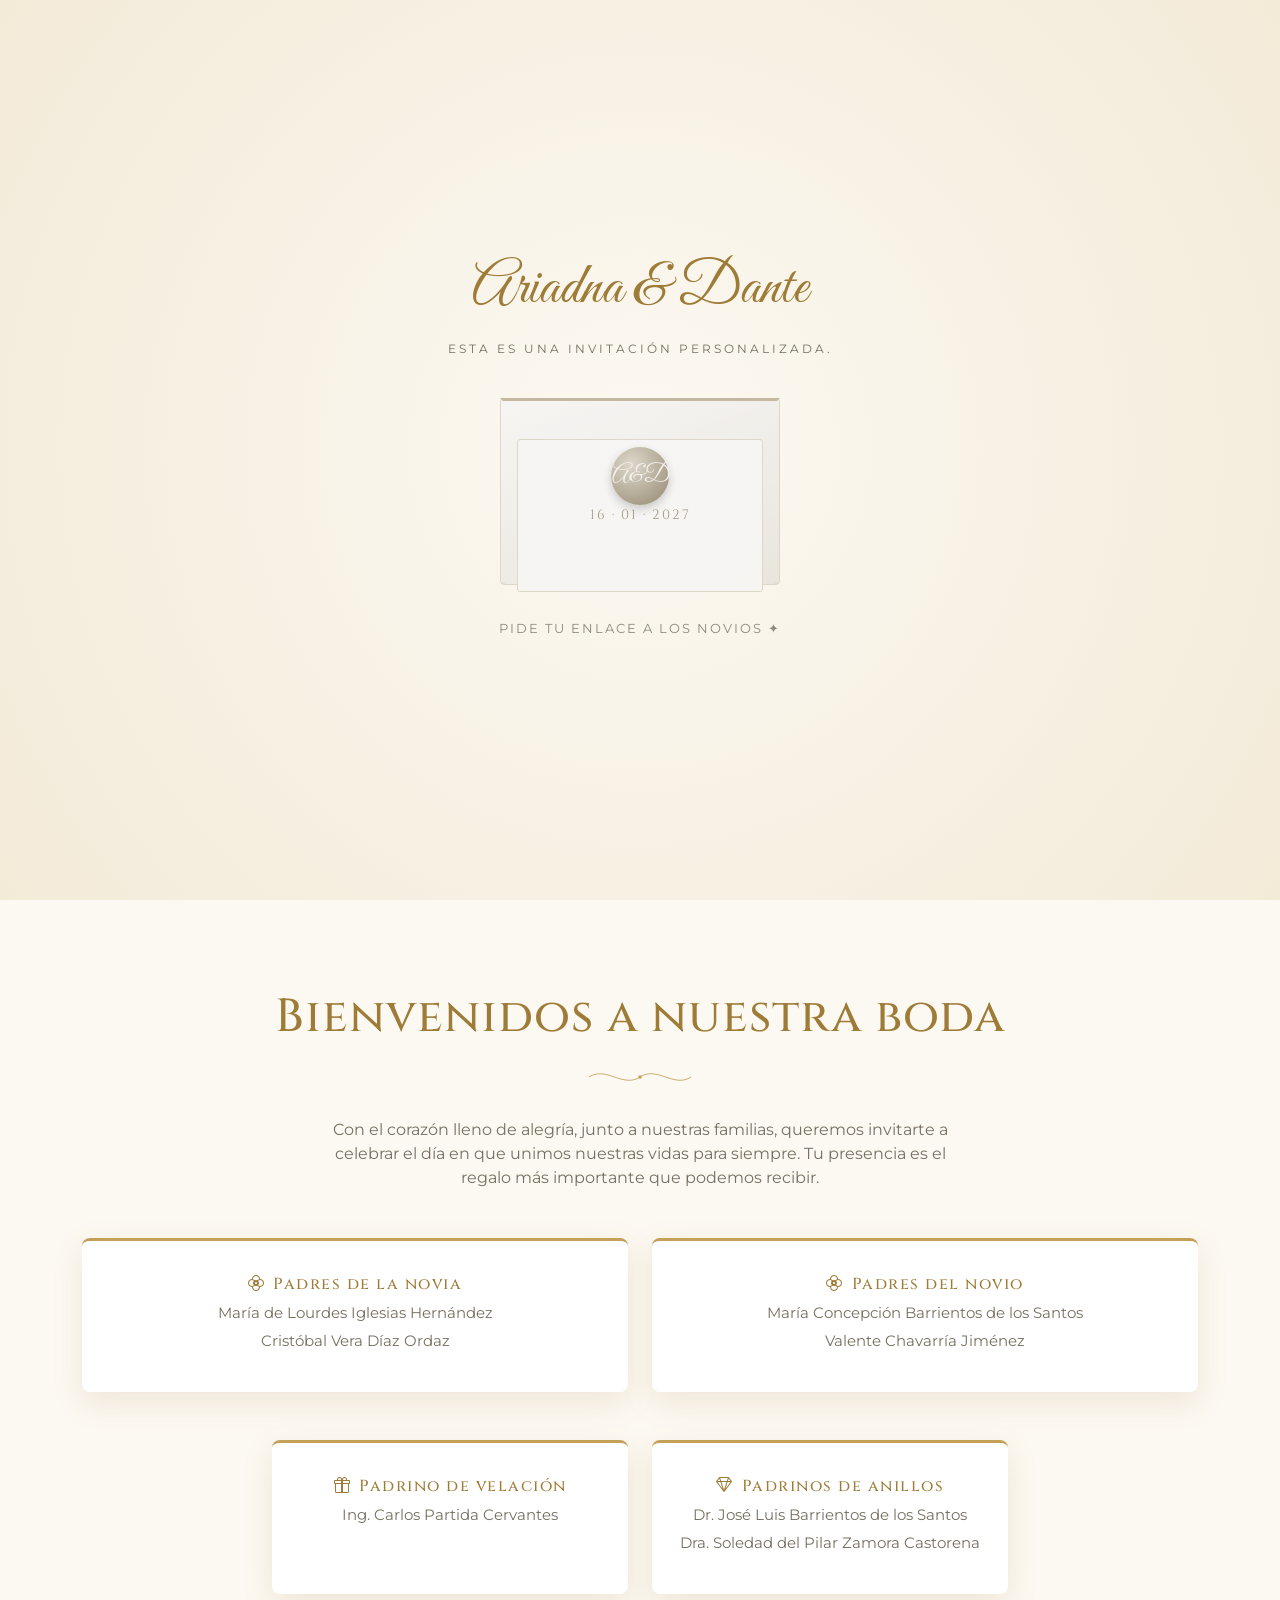
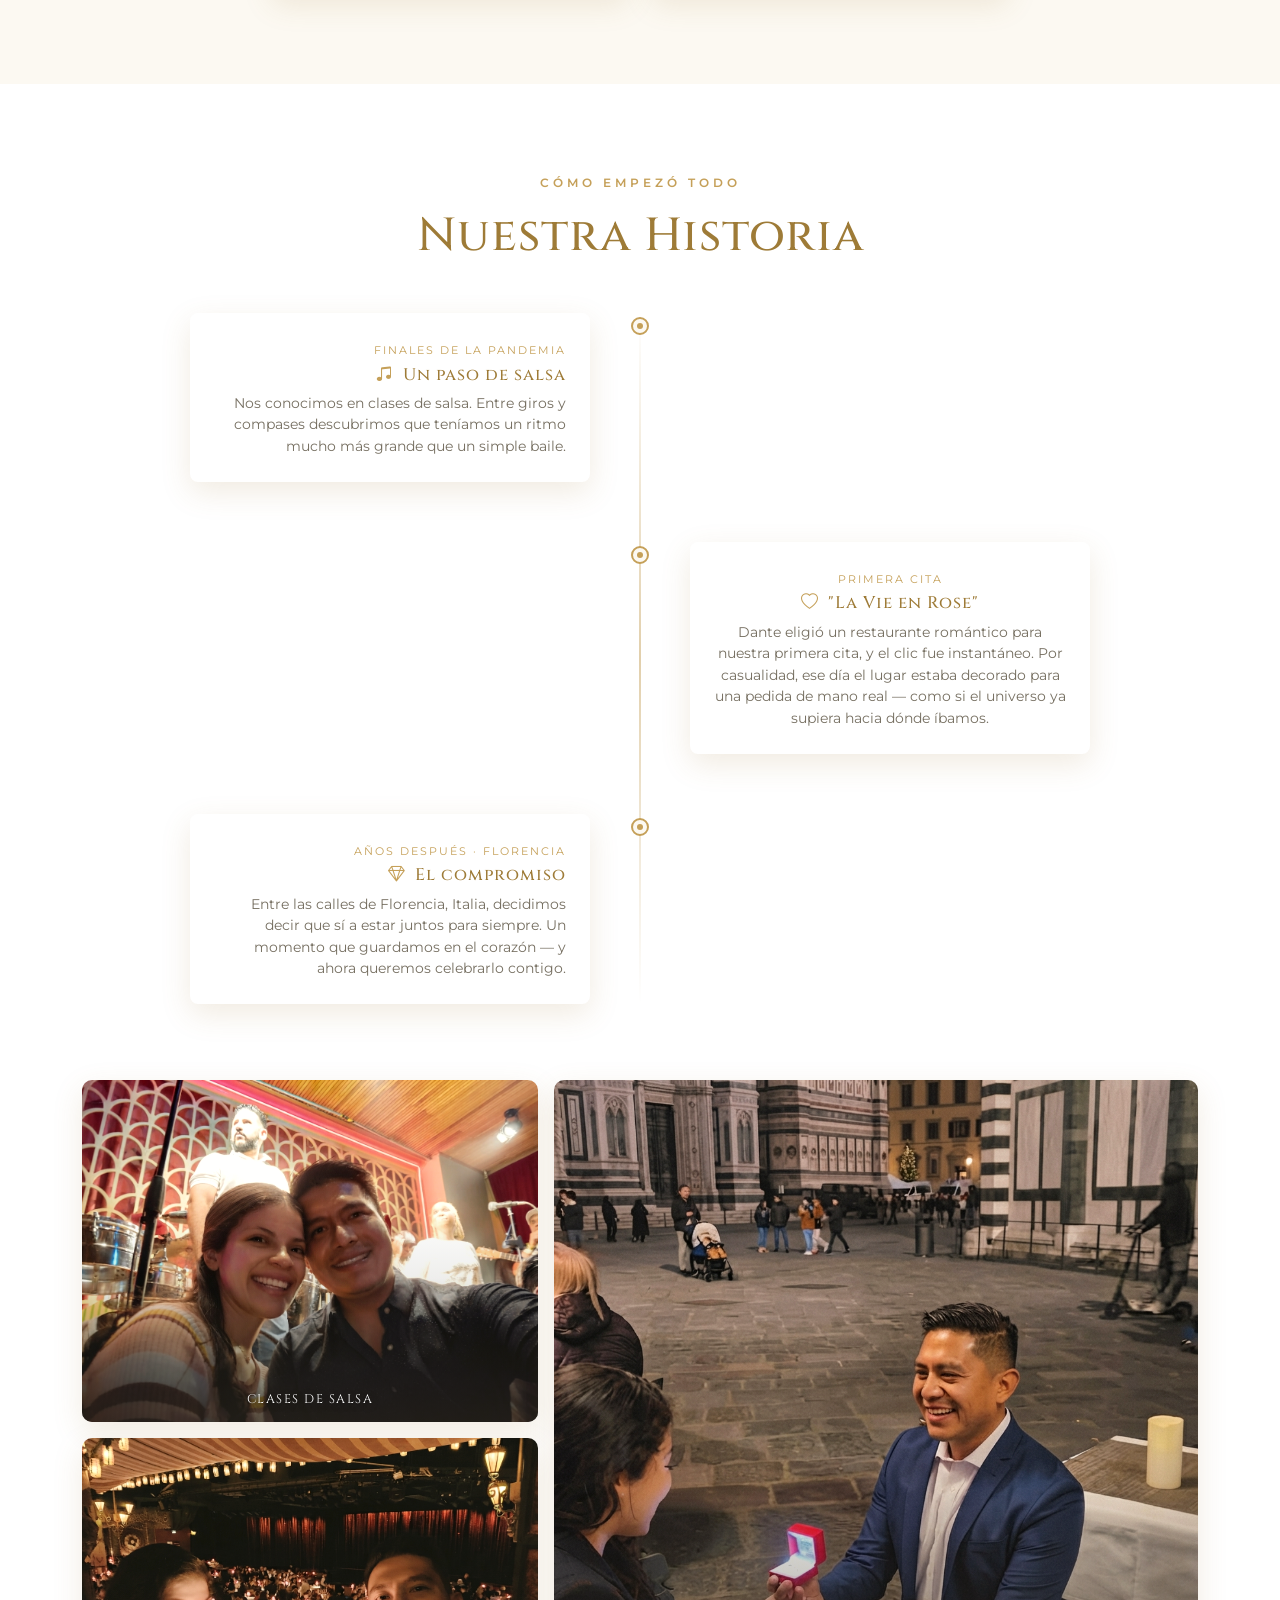
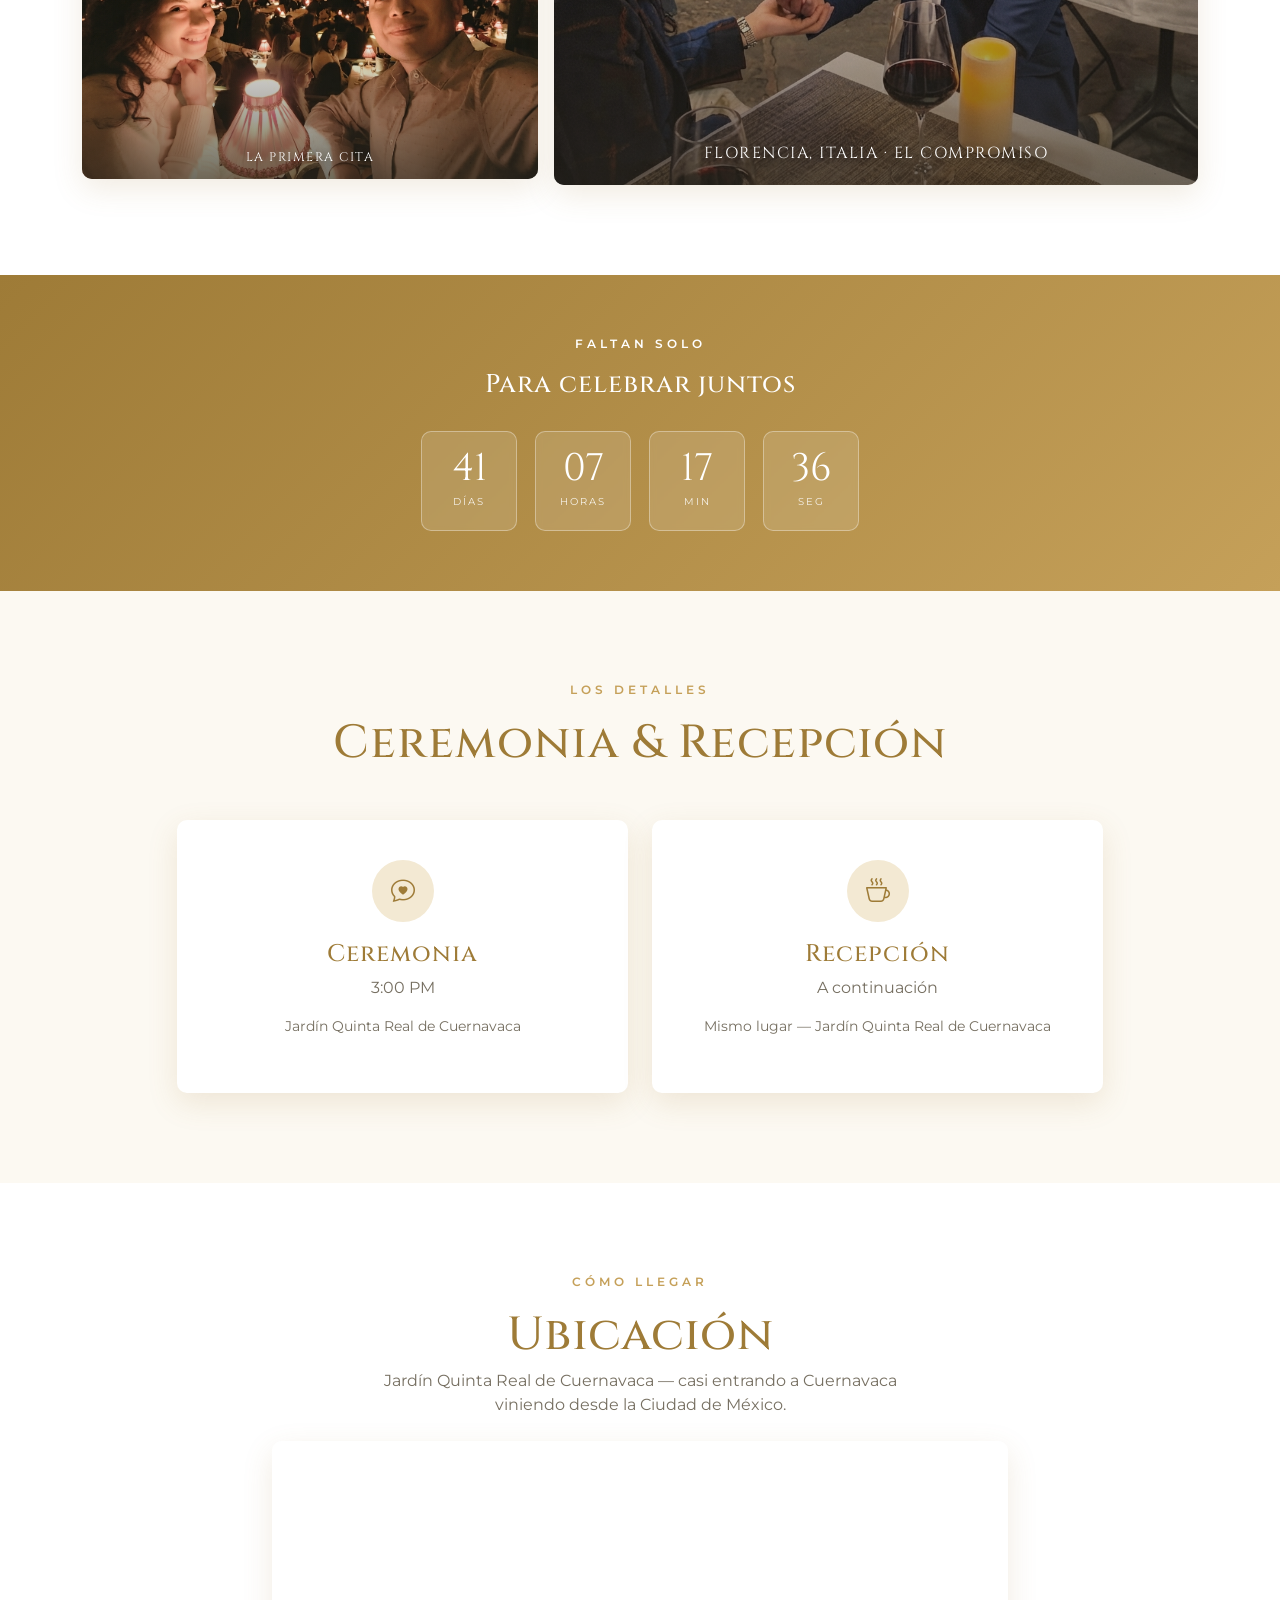
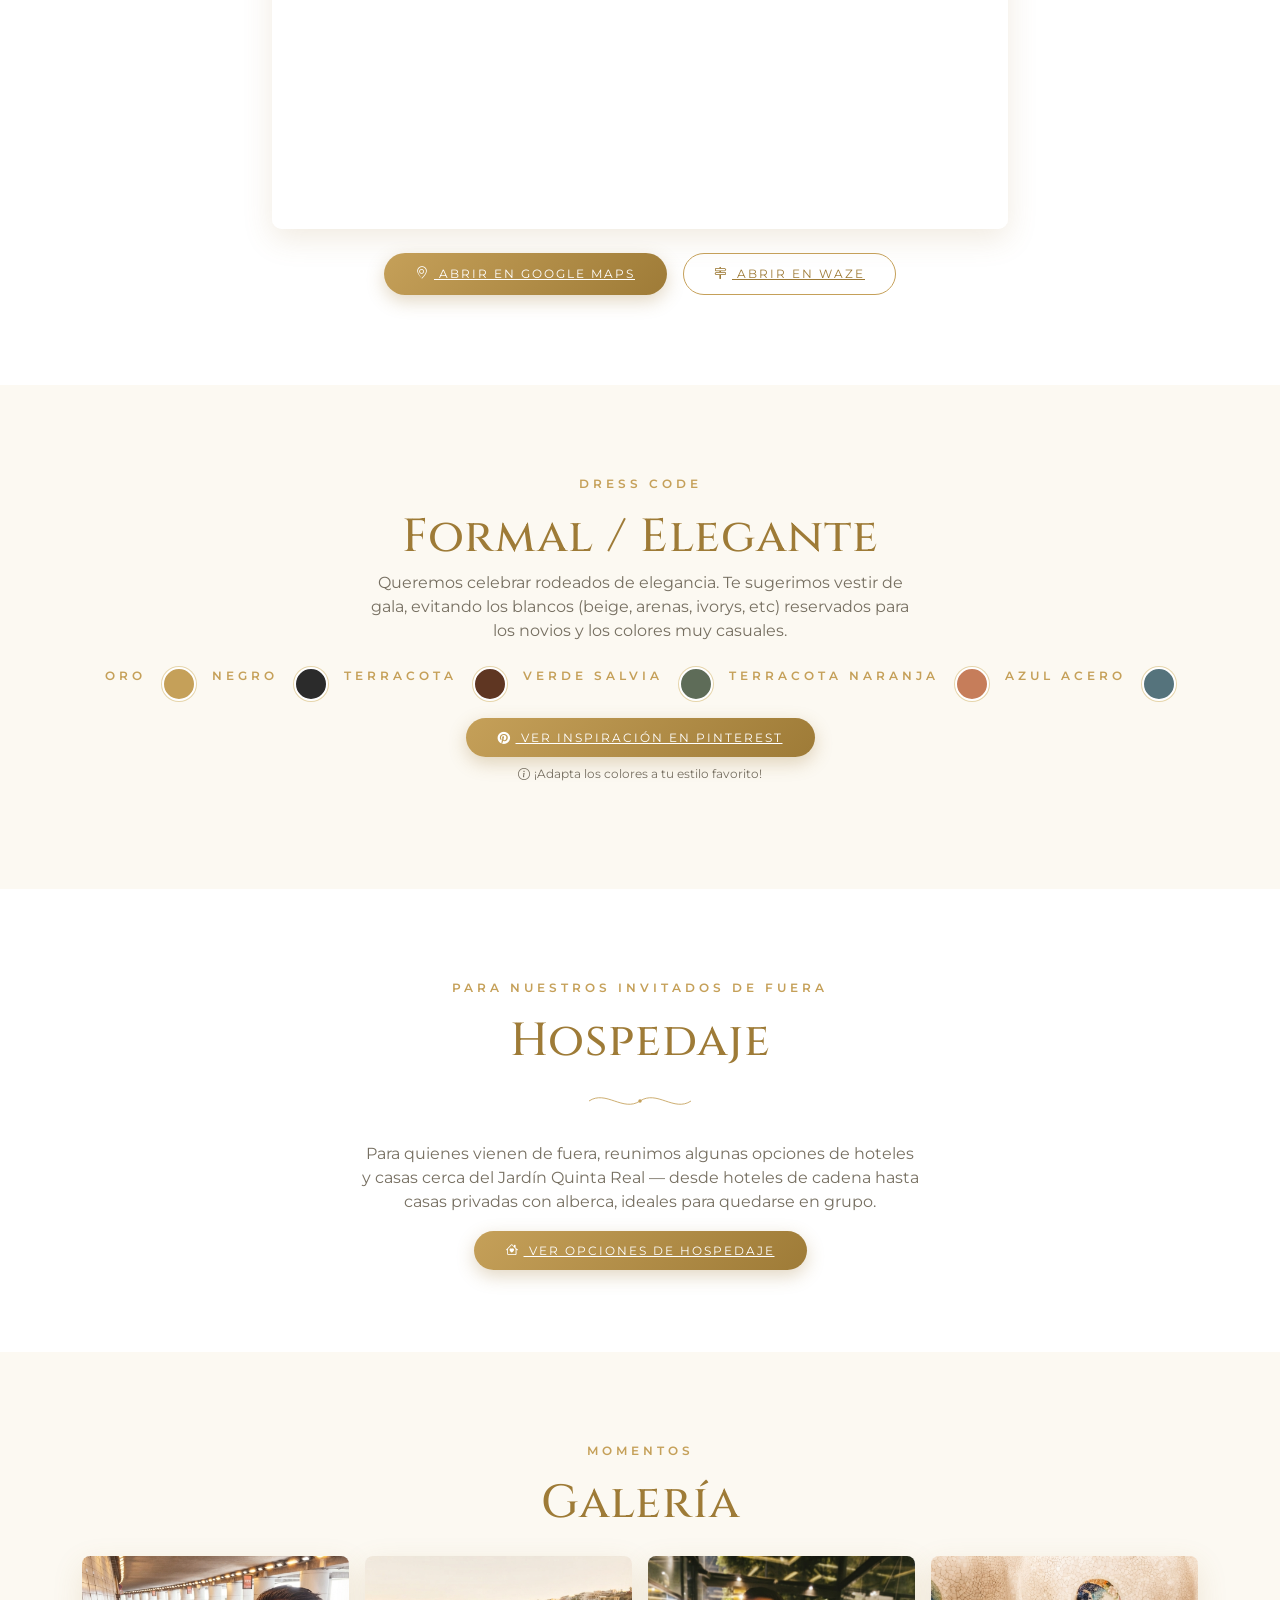
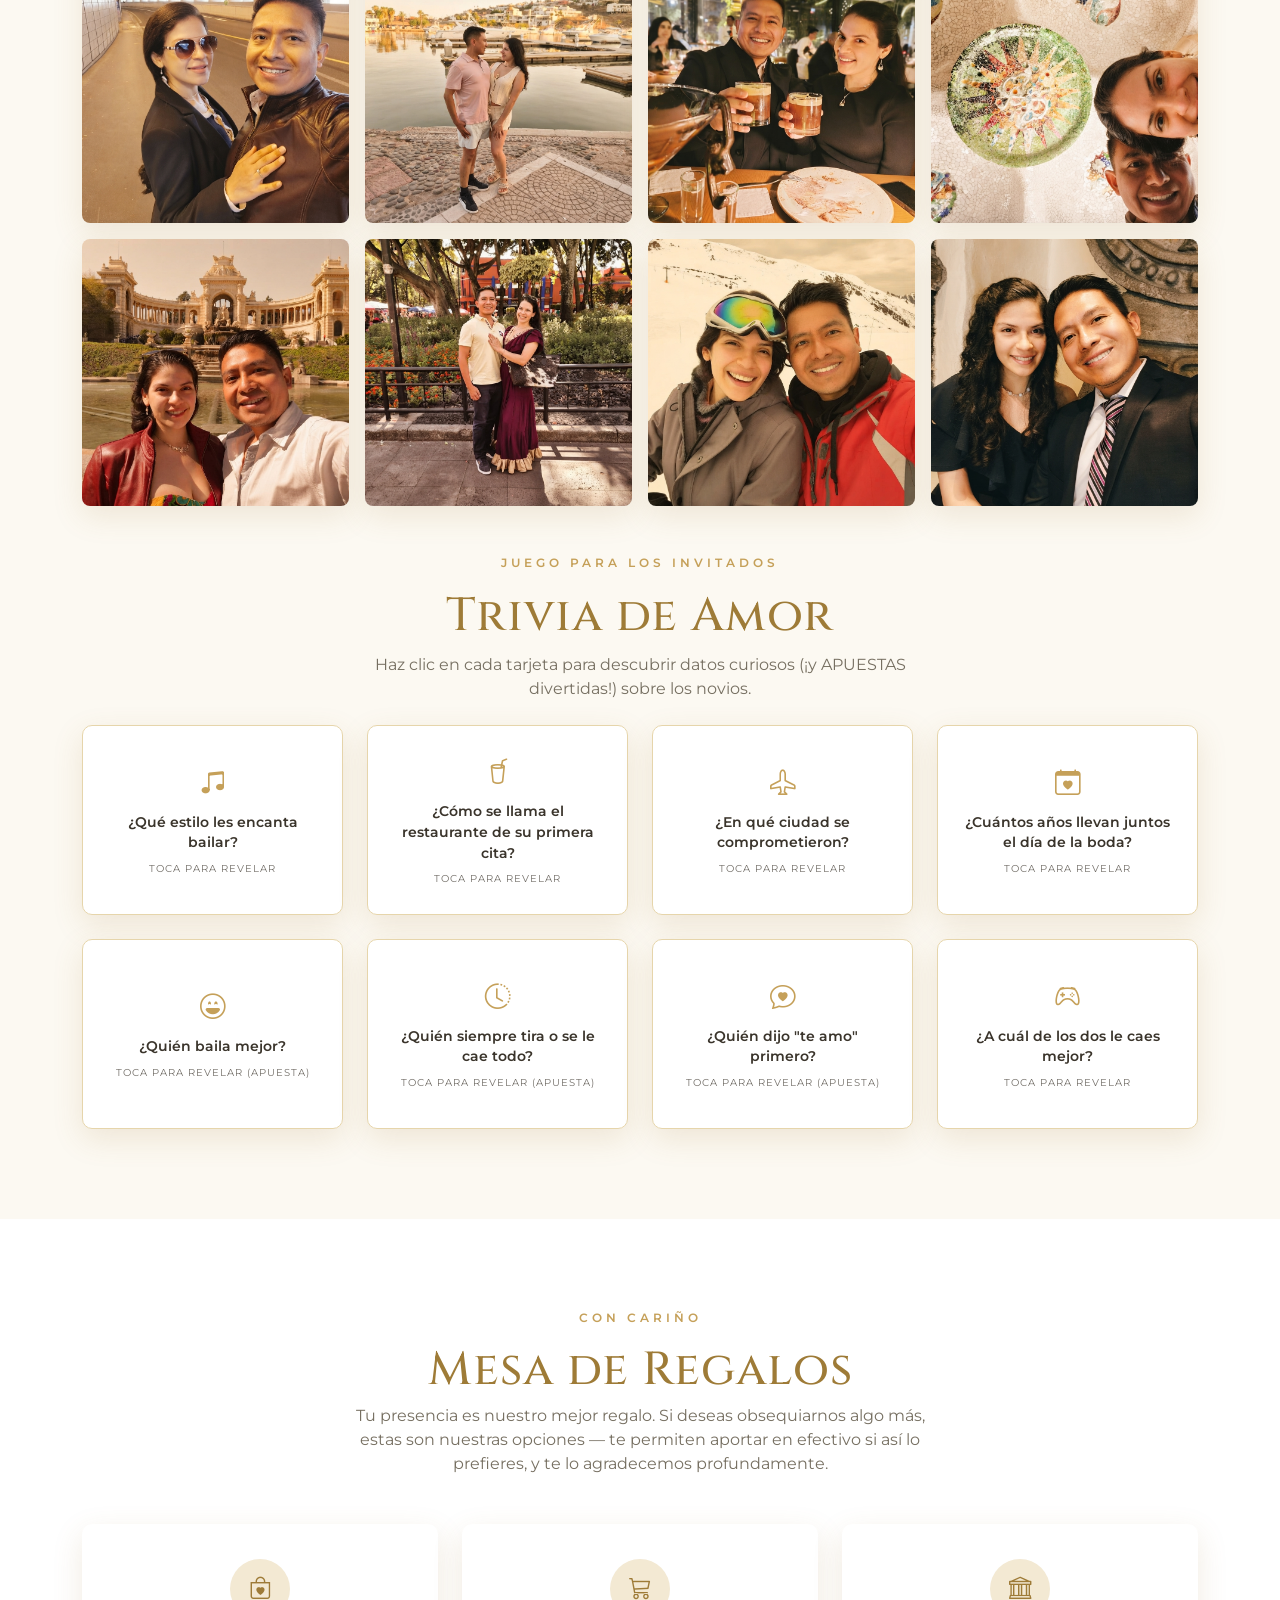
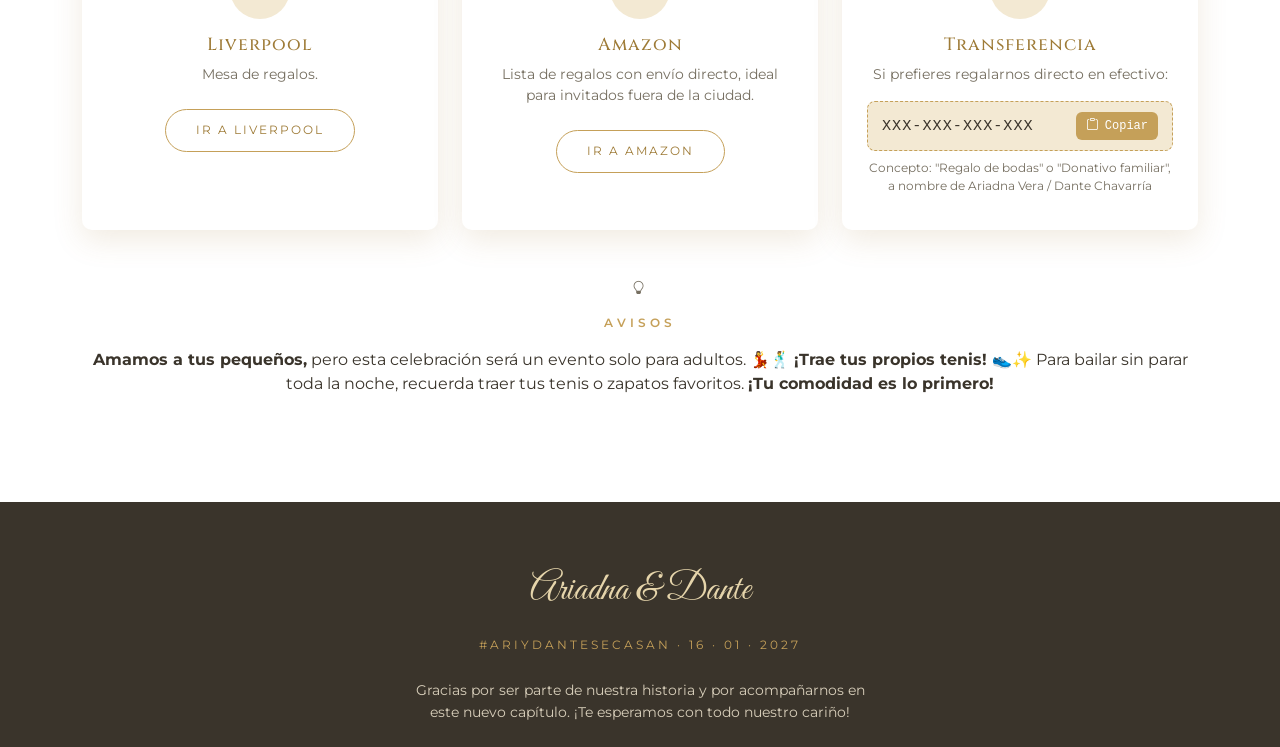
==== commit 10c0b1d5: "arreglos sintaxis" ====
--- a/index.html
+++ b/index.html
@@ -518,7 +518,7 @@
       <h2 class="section-title" data-aos="fade-up">Mesa de Regalos</h2>
       <p class="mx-auto mb-5" style="max-width:600px; color:var(--ink-soft);" data-aos="fade-up">
         Tu presencia es nuestro mejor regalo. Si deseas obsequiarnos algo más, estas son nuestras
-        opciones — te permiten aportar en efectivo si así lo prefieres, y te lo agradecemos prfundamente.
+        opciones — te permiten aportar en efectivo si así lo prefieres, y te lo agradecemos profundamente.
       </p>
 
       <div class="row g-4 justify-content-center">
@@ -528,7 +528,7 @@
             <div class="gift-icon"><i class="bi bi-bag-heart"></i></div>
             <h4 style="font-size:1.1rem;">Liverpool</h4>
             <p style="color:var(--ink-soft); font-size:0.88rem;">
-              Mesa de regalos de confianza .
+              Mesa de regalos.
             </p>
             <a class="btn btn-outline-gold btn-sm mt-2" href="https://meli.uniko.co/E7411/boda/unionariadnaveraydantechavarria" target="_blank" rel="noopener">Ir a Liverpool</a>
           </div>
@@ -549,14 +549,14 @@
           <div class="gift-card">
             <div class="gift-icon"><i class="bi bi-bank"></i></div>
             <h4 style="font-size:1.1rem;">Transferencia</h4>
-            <p style="color:var(--ink-soft); font-size:0.88rem;">Si prefieres apoyarnos directo en efectivo:</p>
+            <p style="color:var(--ink-soft); font-size:0.88rem;">Si prefieres regalarnos directo en efectivo:</p>
             <div class="clabe-box mt-2">
               <span id="clabe-number">XXX-XXX-XXX-XXX</span>
               <button class="copy-btn" id="copy-clabe-btn" type="button">
                 <i class="bi bi-clipboard"></i> Copiar
               </button>
             </div>
-            <p class="mt-2 mb-0" style="font-size:0.75rem; color:var(--ink-soft);">A nombre de Ariadna Vera / Dante Chavarría</p>
+            <p class="mt-2 mb-0" style="font-size:0.75rem; color:var(--ink-soft);">Concepto: "Regalo de bodas" o "Donativo familiar", a nombre de Ariadna Vera / Dante Chavarría</p>
           </div>
         </div>
       </div>
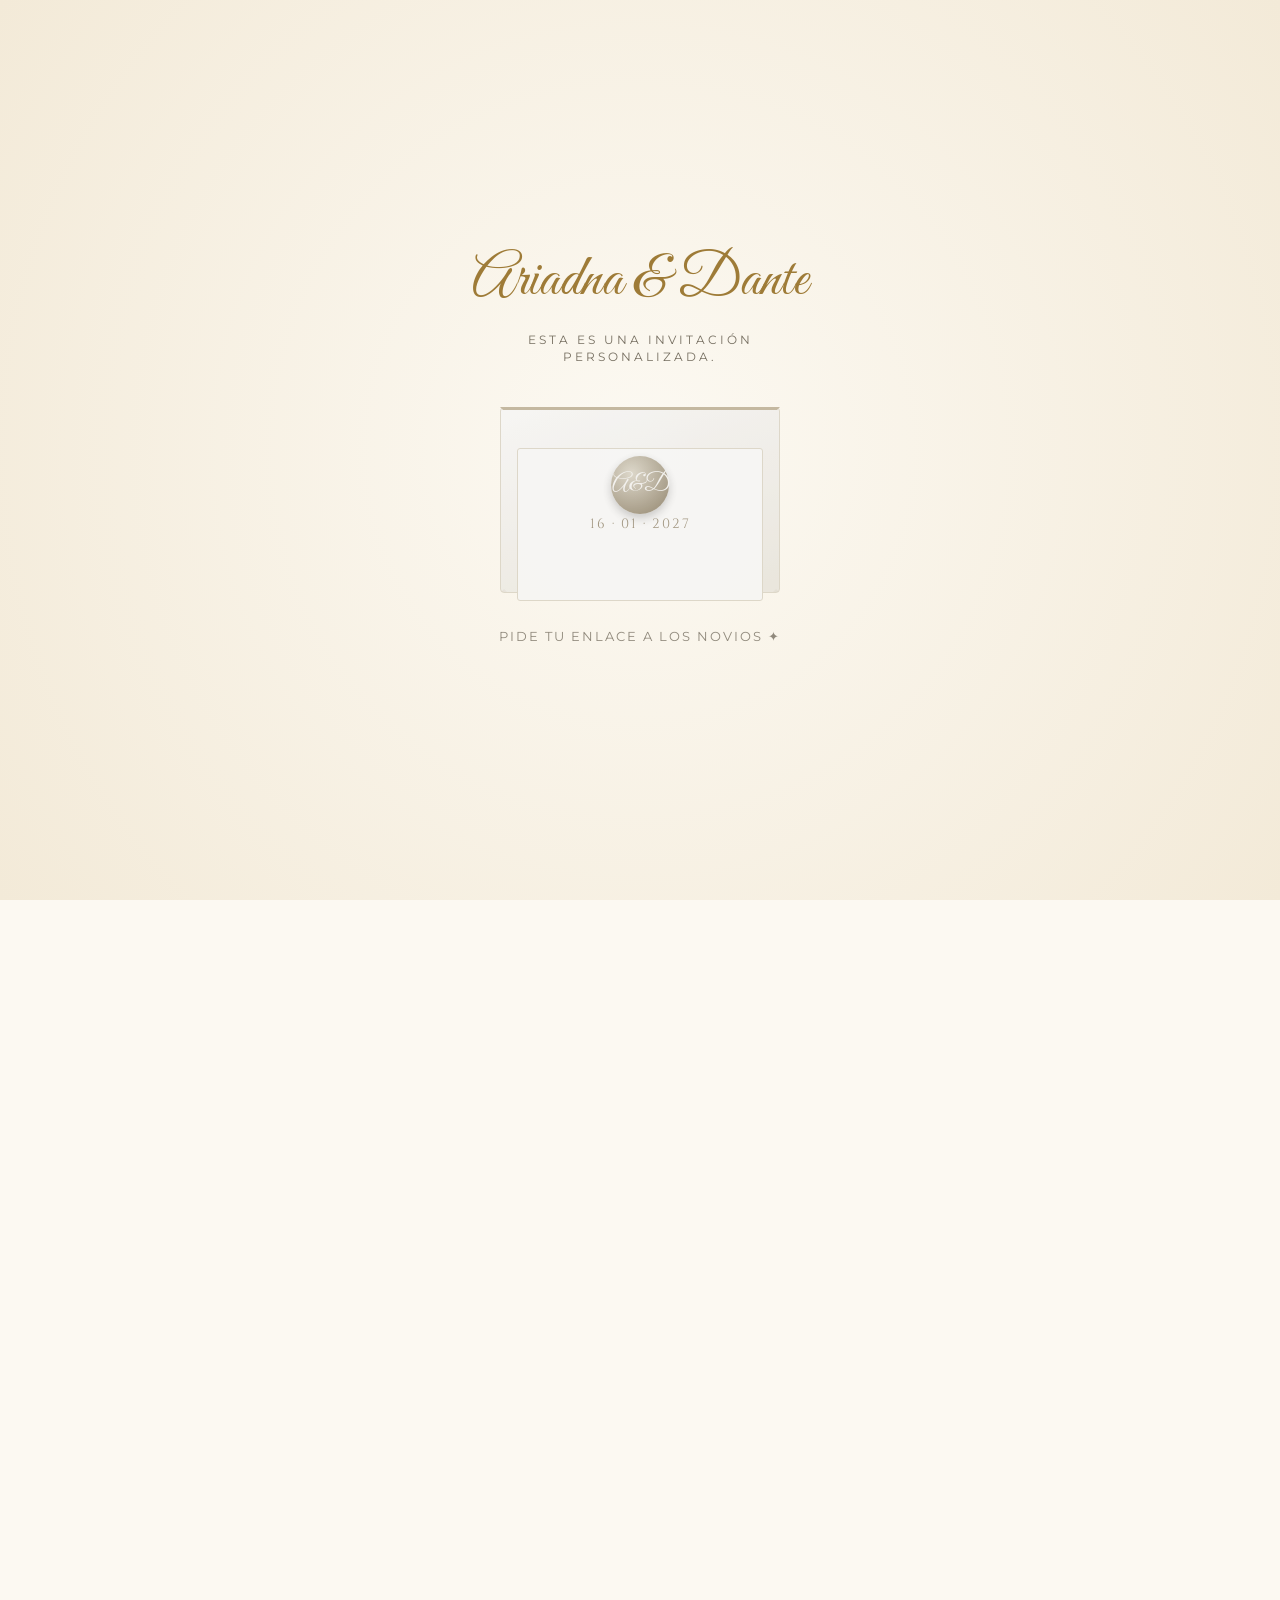
==== commit 35e43033: "responsividad" ====
--- a/index.html
+++ b/index.html
@@ -32,7 +32,7 @@
        SOBRE INTERACTIVO (pantalla de entrada)
        ========================================================= -->
   <div id="envelope-overlay">
-    <p class="envelope-intro-names">Ariadna  &amp;  Dante</p>
+    <p class="envelope-intro-names">Ariadna &amp; Dante</p>
     <p class="envelope-intro-sub">Tienes una invitación especial</p>
 
     <div class="envelope" id="envelope" tabindex="0" role="button" aria-label="Abrir invitación">
@@ -115,14 +115,14 @@
       </p>
 
       <div class="row g-4 justify-content-center mb-5">
-        <div class="col-md-6" data-aos="fade-up" data-aos-delay="50">
+        <div class="col-12 col-md-6" data-aos="fade-up" data-aos-delay="50">
           <div class="welcome-card">
             <h5><i class="bi bi-flower2 me-2"></i>Padres de la novia</h5>
             <p>María de Lourdes Iglesias Hernández</p>
             <p>Cristóbal Vera Díaz Ordaz</p>
           </div>
         </div>
-        <div class="col-md-6" data-aos="fade-up" data-aos-delay="150">
+        <div class="col-12 col-md-6" data-aos="fade-up" data-aos-delay="150">
           <div class="welcome-card">
             <h5><i class="bi bi-flower2 me-2"></i>Padres del novio</h5>
             <p>María Concepción Barrientos de los Santos</p>
@@ -133,13 +133,13 @@
 
       <!-- id usado por script.js para reubicar esta fila al final si visibilidad.padrinos = "final" -->
       <div class="row g-4 justify-content-center" id="padrinos-inicio-row">
-        <div class="col-md-6 col-lg-4" data-aos="fade-up" data-aos-delay="50">
+        <div class="col-12 col-md-6 col-lg-4" data-aos="fade-up" data-aos-delay="50">
           <div class="welcome-card">
             <h5><i class="bi bi-gift me-2"></i>Padrino de velación</h5>
             <p>Ing. Carlos Partida Cervantes</p>
           </div>
         </div>
-        <div class="col-md-6 col-lg-4" data-aos="fade-up" data-aos-delay="150">
+        <div class="col-12 col-md-6 col-lg-4" data-aos="fade-up" data-aos-delay="150">
           <div class="welcome-card">
             <h5><i class="bi bi-gem me-2"></i>Padrinos de anillos</h5>
             <p>Dr. José Luis Barrientos de los Santos</p>
@@ -256,7 +256,7 @@
       <h2 class="section-title mb-5" data-aos="fade-up">Ceremonia &amp; Recepción</h2>
 
       <div class="row g-4 justify-content-center">
-        <div class="col-md-5" data-aos="fade-up">
+        <div class="col-12 col-md-5" data-aos="fade-up">
           <div class="event-card">
             <div class="event-icon"><i class="bi bi-chat-heart"></i></div>
             <h4>Ceremonia</h4>
@@ -264,7 +264,7 @@
             <p style="color:var(--ink-soft); font-size:0.88rem;">Jardín Quinta Real de Cuernavaca</p>
           </div>
         </div>
-        <div class="col-md-5" data-aos="fade-up" data-aos-delay="150">
+        <div class="col-12 col-md-5" data-aos="fade-up" data-aos-delay="150">
           <div class="event-card">
             <div class="event-icon"><i class="bi bi-cup-hot"></i></div>
             <h4>Recepción</h4>
@@ -288,7 +288,7 @@
       </p>
 
       <div class="row justify-content-center">
-        <div class="col-lg-8" data-aos="zoom-in">
+        <div class="col-12 col-lg-8" data-aos="zoom-in">
           <div class="map-frame-wrap mb-4">
             <iframe
               src="https://www.google.com/maps?q=Jard%C3%ADn+Quinta+Real+Cuernavaca&output=embed"
@@ -317,29 +317,40 @@
       <p class="section-tag" data-aos="fade-up">Dress code</p>
       <h2 class="section-title" data-aos="fade-up">Formal / Elegante</h2>
       <p class="mx-auto mb-4" style="max-width:560px; color:var(--ink-soft);" data-aos="fade-up">
-        Queremos celebrar rodeados de elegancia. Te sugerimos vestir de gala, evitando los blancos (beige, arenas, ivorys, etc)
-        reservados para los novios y los colores muy casuales.
-      </p>
-      <div class="d-flex justify-content-center gap-3 mb-4" data-aos="zoom-in">
-        <p class="section-tag" data-aos="fade-up">Oro</p>
-        <span class="palette-dot" style="background:#c5a059;" title="Oro"></span>
-        <p class="section-tag" data-aos="fade-up">Negro</p>
-        <span class="palette-dot" style="background:#2b2b2b;" title="Negro"></span>
-        <p class="section-tag" data-aos="fade-up">Terracota</p>
-        <span class="palette-dot" style="background:#5f3622;" title="Terracota"></span>
-        <p class="section-tag" data-aos="fade-up">Verde salvia</p>
-        <span class="palette-dot" style="background:#5E6C58;" title="Verde salvia"></span>
-        <p class="section-tag" data-aos="fade-up">Terracota naranja</p>
-        <span class="palette-dot" style="background:#C67D5A;" title="Terracota polvoriento"></span>
-        <p class="section-tag" data-aos="fade-up">Azul acero</p>
-        <span class="palette-dot" style="background:#55737C;" title="Azul acero"></span>
+        Queremos celebrar rodeados de elegancia. Te pedimos vestir de gala evitando tonos claros
+        (blanco, beige, arena, ivory, etc.), que reservamos para los novios. Fuera de eso, ¡tú
+        eliges! Aquí te dejamos una paleta de inspiración, pero puedes usar estos colores
+        <strong>o cualquier otro</strong> con el que te sientas cómodo/a.
+      </p>
+      <div class="palette-row" data-aos="zoom-in">
+        <div class="palette-swatch">
+          <span class="palette-dot" style="background:#c5a059;"></span>
+          <span class="palette-label">Oro</span>
+        </div>
+        <div class="palette-swatch">
+          <span class="palette-dot" style="background:#2b2b2b;"></span>
+          <span class="palette-label">Negro</span>
+        </div>
+        <div class="palette-swatch">
+          <span class="palette-dot" style="background:#5f3622;"></span>
+          <span class="palette-label">Terracota</span>
+        </div>
+        <div class="palette-swatch">
+          <span class="palette-dot" style="background:#5E6C58;"></span>
+          <span class="palette-label">Verde salvia</span>
+        </div>
+        <div class="palette-swatch">
+          <span class="palette-dot" style="background:#C67D5A;"></span>
+          <span class="palette-label">Terracota naranja</span>
+        </div>
+        <div class="palette-swatch">
+          <span class="palette-dot" style="background:#55737C;"></span>
+          <span class="palette-label">Azul acero</span>
+        </div>
       </div>
       <a class="btn-gold" href="https://pin.it/13JSHjqlU" target="_blank" rel="noopener" data-aos="fade-up">
         <i class="bi bi-pinterest me-1"></i> Ver inspiración en Pinterest
       </a>
-      <p class="mt-3" style="font-size:0.75rem; color:var(--ink-soft);" data-aos="fade-up">
-        <i class="bi bi-info-circle me-1"></i>¡Adapta los colores a tu estilo favorito!
-      </p>
     </div>
   </section>
 
@@ -409,7 +420,7 @@
       </p>
 
       <div class="row g-4">
-        <div class="col-sm-6 col-lg-3" data-aos="flip-up" data-aos-delay="0">
+        <div class="col-12 col-sm-6 col-lg-3" data-aos="flip-up" data-aos-delay="0">
           <div class="trivia-card">
             <div class="trivia-card-inner">
               <div class="trivia-face trivia-front">
@@ -421,7 +432,7 @@
             </div>
           </div>
         </div>
-        <div class="col-sm-6 col-lg-3" data-aos="flip-up" data-aos-delay="100">
+        <div class="col-12 col-sm-6 col-lg-3" data-aos="flip-up" data-aos-delay="100">
           <div class="trivia-card">
             <div class="trivia-card-inner">
               <div class="trivia-face trivia-front">
@@ -433,7 +444,7 @@
             </div>
           </div>
         </div>
-        <div class="col-sm-6 col-lg-3" data-aos="flip-up" data-aos-delay="200">
+        <div class="col-12 col-sm-6 col-lg-3" data-aos="flip-up" data-aos-delay="200">
           <div class="trivia-card">
             <div class="trivia-card-inner">
               <div class="trivia-face trivia-front">
@@ -445,7 +456,7 @@
             </div>
           </div>
         </div>
-        <div class="col-sm-6 col-lg-3" data-aos="flip-up" data-aos-delay="300">
+        <div class="col-12 col-sm-6 col-lg-3" data-aos="flip-up" data-aos-delay="300">
           <div class="trivia-card">
             <div class="trivia-card-inner">
               <div class="trivia-face trivia-front">
@@ -457,7 +468,7 @@
             </div>
           </div>
         </div>
-        <div class="col-sm-6 col-lg-3" data-aos="flip-up" data-aos-delay="0">
+        <div class="col-12 col-sm-6 col-lg-3" data-aos="flip-up" data-aos-delay="0">
           <div class="trivia-card">
             <div class="trivia-card-inner">
               <div class="trivia-face trivia-front">
@@ -469,7 +480,7 @@
             </div>
           </div>
         </div>
-        <div class="col-sm-6 col-lg-3" data-aos="flip-up" data-aos-delay="100">
+        <div class="col-12 col-sm-6 col-lg-3" data-aos="flip-up" data-aos-delay="100">
           <div class="trivia-card">
             <div class="trivia-card-inner">
               <div class="trivia-face trivia-front">
@@ -481,7 +492,7 @@
             </div>
           </div>
         </div>
-        <div class="col-sm-6 col-lg-3" data-aos="flip-up" data-aos-delay="200">
+        <div class="col-12 col-sm-6 col-lg-3" data-aos="flip-up" data-aos-delay="200">
           <div class="trivia-card">
             <div class="trivia-card-inner">
               <div class="trivia-face trivia-front">
@@ -493,7 +504,7 @@
             </div>
           </div>
         </div>
-        <div class="col-sm-6 col-lg-3" data-aos="flip-up" data-aos-delay="300">
+        <div class="col-12 col-sm-6 col-lg-3" data-aos="flip-up" data-aos-delay="300">
           <div class="trivia-card">
             <div class="trivia-card-inner">
               <div class="trivia-face trivia-front">
@@ -522,19 +533,7 @@
       </p>
 
       <div class="row g-4 justify-content-center">
-        <div class="col-md-6 col-lg-4 position-relative" data-aos="fade-up">
-          <!-- <span class="gift-recommend-badge">Recomendada</span> -->
-          <div class="gift-card">
-            <div class="gift-icon"><i class="bi bi-bag-heart"></i></div>
-            <h4 style="font-size:1.1rem;">Liverpool</h4>
-            <p style="color:var(--ink-soft); font-size:0.88rem;">
-              Mesa de regalos.
-            </p>
-            <a class="btn btn-outline-gold btn-sm mt-2" href="https://meli.uniko.co/E7411/boda/unionariadnaveraydantechavarria" target="_blank" rel="noopener">Ir a Liverpool</a>
-          </div>
-        </div>
-
-        <div class="col-md-6 col-lg-4" data-aos="fade-up" data-aos-delay="100">
+        <div class="col-12 col-md-6 col-lg-4" data-aos="fade-up">
           <div class="gift-card">
             <div class="gift-icon"><i class="bi bi-cart3"></i></div>
             <h4 style="font-size:1.1rem;">Amazon</h4>
@@ -545,18 +544,33 @@
           </div>
         </div>
 
-        <div class="col-md-6 col-lg-4" data-aos="fade-up" data-aos-delay="200">
+        <div class="col-12 col-md-6 col-lg-4" data-aos="fade-up" data-aos-delay="100">
           <div class="gift-card">
             <div class="gift-icon"><i class="bi bi-bank"></i></div>
-            <h4 style="font-size:1.1rem;">Transferencia</h4>
+            <h4 style="font-size:1.1rem;">Cuenta de Dante</h4>
             <p style="color:var(--ink-soft); font-size:0.88rem;">Si prefieres regalarnos directo en efectivo:</p>
             <div class="clabe-box mt-2">
-              <span id="clabe-number">XXX-XXX-XXX-XXX</span>
-              <button class="copy-btn" id="copy-clabe-btn" type="button">
+              <span id="clabe-novio">XXX-XXX-XXX-XXX</span>
+              <button class="copy-btn" data-copy-target="clabe-novio" type="button">
                 <i class="bi bi-clipboard"></i> Copiar
               </button>
             </div>
-            <p class="mt-2 mb-0" style="font-size:0.75rem; color:var(--ink-soft);">Concepto: "Regalo de bodas" o "Donativo familiar", a nombre de Ariadna Vera / Dante Chavarría</p>
+            <p class="mt-2 mb-0" style="font-size:0.75rem; color:var(--ink-soft);">Concepto: "Regalo de bodas", a nombre de Dante Chavarría</p>
+          </div>
+        </div>
+
+        <div class="col-12 col-md-6 col-lg-4" data-aos="fade-up" data-aos-delay="200">
+          <div class="gift-card">
+            <div class="gift-icon"><i class="bi bi-bank2"></i></div>
+            <h4 style="font-size:1.1rem;">Cuenta de Ariadna</h4>
+            <p style="color:var(--ink-soft); font-size:0.88rem;">Si prefieres regalarnos directo en efectivo:</p>
+            <div class="clabe-box mt-2">
+              <span id="clabe-novia">XXX-XXX-XXX-XXX</span>
+              <button class="copy-btn" data-copy-target="clabe-novia" type="button">
+                <i class="bi bi-clipboard"></i> Copiar
+              </button>
+            </div>
+            <p class="mt-2 mb-0" style="font-size:0.75rem; color:var(--ink-soft);">Concepto: "Regalo de bodas", a nombre de Ariadna Vera</p>
           </div>
         </div>
       </div>
--- a/style.css
+++ b/style.css
@@ -28,6 +28,7 @@
 
 html {
   scroll-behavior: smooth;
+  overflow-x: hidden;
 }
 
 body {
@@ -124,12 +125,19 @@
    ========================================================= */
 #envelope-overlay {
   position: fixed;
-  inset: 0;
+  top: 0;
+  left: 0;
+  right: 0;
+  bottom: 0;
+  width: 100%;
+  height: 100%;
+  box-sizing: border-box;
   z-index: 3000;
   display: flex;
   flex-direction: column;
   align-items: center;
   justify-content: center;
+  padding: 24px 20px;
   background: radial-gradient(circle at center, var(--ivory) 0%, #f3ead8 100%);
   transition: opacity 1s ease, visibility 1s ease;
 }
@@ -141,14 +149,17 @@
 }
 
 .envelope-intro-names {
+  width: 100%;
   font-family: var(--font-script);
-  font-size: clamp(2.2rem, 7vw, 3.6rem);
+  font-size: clamp(1.9rem, 9vw, 3.6rem);
   color: var(--gold-dark);
   margin-bottom: 8px;
   text-align: center;
+  overflow-wrap: break-word;
 }
 
 .envelope-intro-sub {
+  width: 100%;
   font-family: var(--font-body);
   letter-spacing: 3px;
   text-transform: uppercase;
@@ -156,6 +167,8 @@
   color: var(--ink-soft);
   margin-bottom: 40px;
   text-align: center;
+  max-width: 320px;
+  overflow-wrap: break-word;
 }
 
 .envelope {
@@ -774,6 +787,20 @@
 /* =========================================================
    VESTIMENTA
    ========================================================= */
+.palette-row {
+  display: flex;
+  flex-wrap: wrap;
+  justify-content: center;
+  gap: 20px 26px;
+  margin: 0 auto 28px;
+  max-width: 560px;
+}
+.palette-swatch {
+  display: flex;
+  flex-direction: column;
+  align-items: center;
+  gap: 8px;
+}
 .palette-dot {
   width: 34px;
   height: 34px;
@@ -781,6 +808,13 @@
   display: inline-block;
   border: 2px solid var(--white);
   box-shadow: 0 0 0 1px var(--gold-light);
+}
+.palette-label {
+  font-size: 0.68rem;
+  letter-spacing: 1px;
+  text-transform: uppercase;
+  color: var(--ink-soft);
+  text-align: center;
 }
 
 /* =========================================================
@@ -1114,6 +1148,8 @@
   .countdown-box { width: 74px; padding: 12px 4px; }
   .gold-frame::before, .gold-frame::after { width: 30px; height: 30px; }
   .clabe-box { flex-direction: column; text-align: center; }
+  .trivia-card { height: 210px; }
+  .palette-row { gap: 16px 20px; }
 }
 
 @media (max-width: 991.98px) {
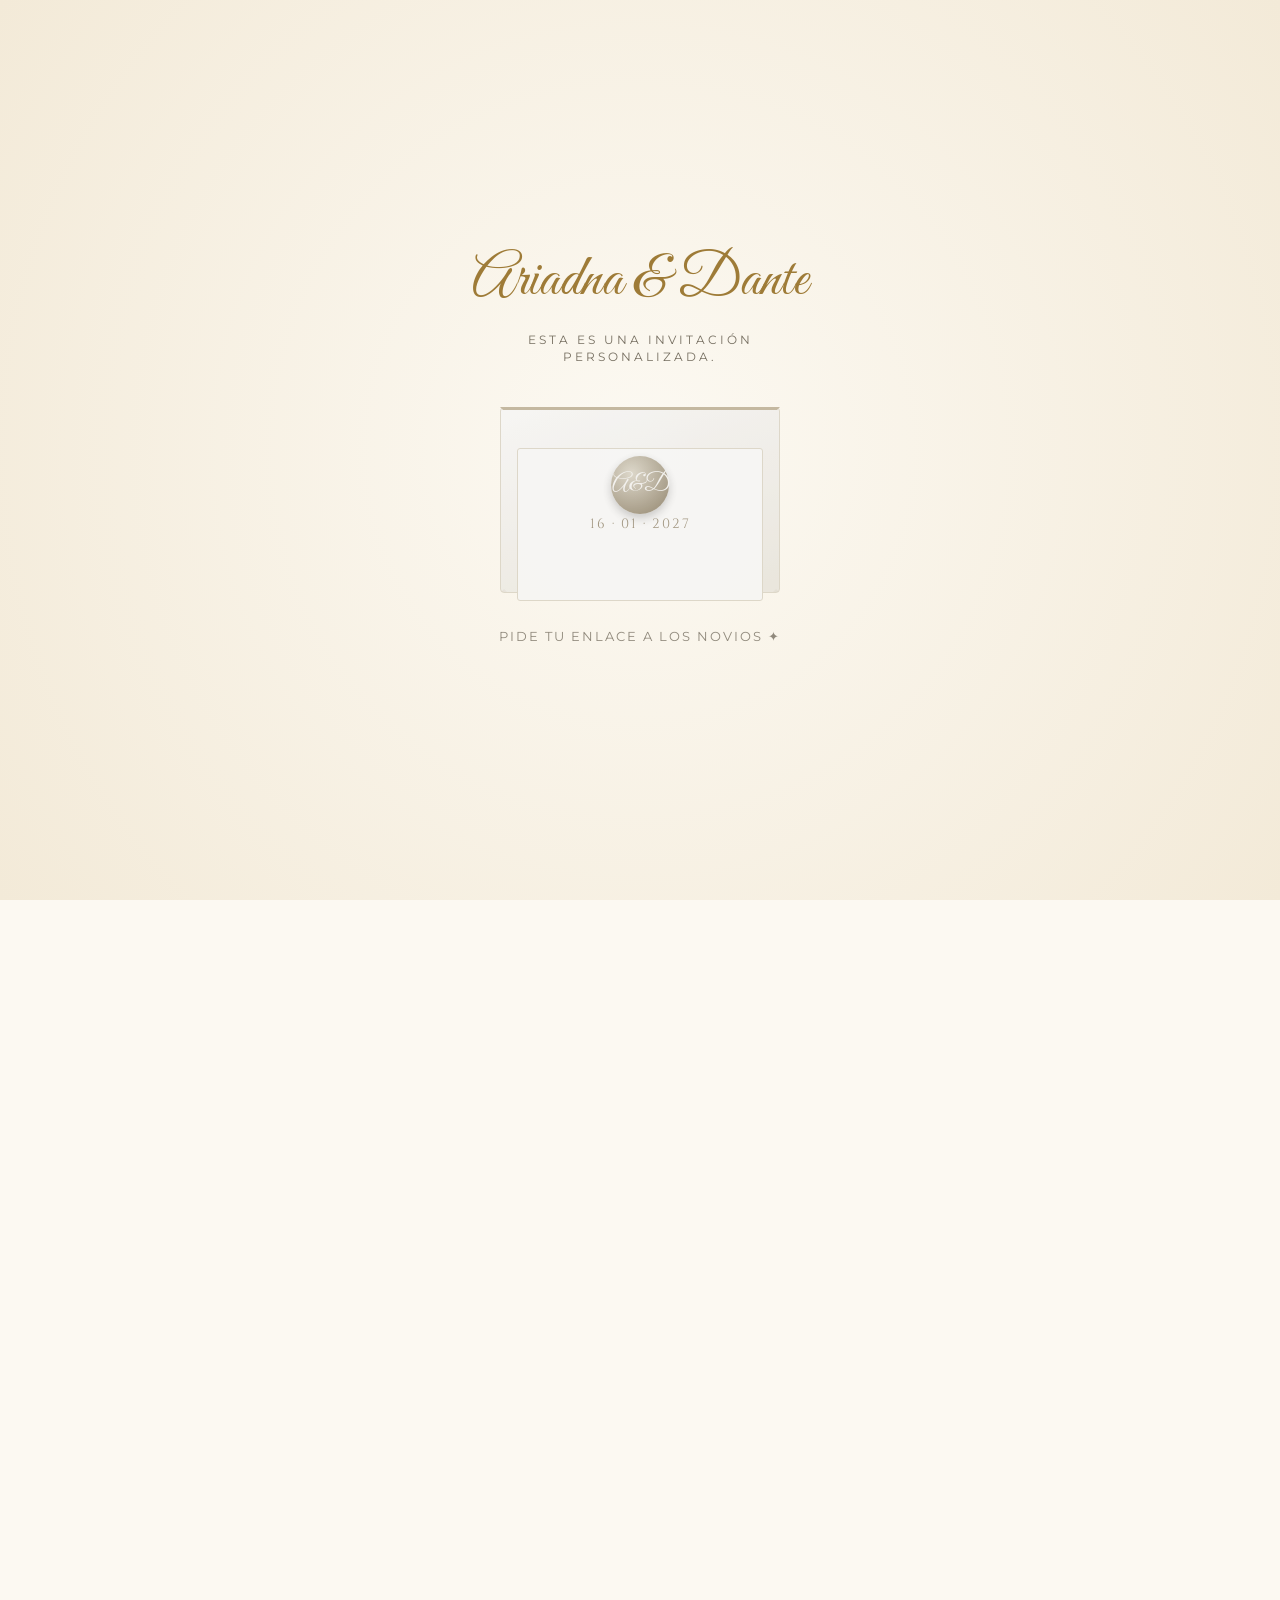
==== commit 499acd1a: "mezcla de secciones" ====
--- a/index.html
+++ b/index.html
@@ -59,10 +59,8 @@
         <ul class="navbar-nav ms-auto text-center">
           <li class="nav-item"><a class="nav-link" href="#bienvenida">Bienvenida</a></li>
           <li class="nav-item"><a class="nav-link" href="#historia">Historia</a></li>
-          <li class="nav-item"><a class="nav-link" href="#ceremonia">Ceremonia</a></li>
-          <li class="nav-item"><a class="nav-link" href="#ubicacion">Ubicación</a></li>
-          <li class="nav-item"><a class="nav-link" href="#vestimenta">Vestimenta</a></li>
-          <li class="nav-item"><a class="nav-link" href="hospedaje.html">Hospedaje</a></li>
+          <li class="nav-item"><a class="nav-link" href="#ubicacion">Itinerario</a></li>
+          <li class="nav-item"><a class="nav-link" href="#detalles">Detalles</a></li>
           <li class="nav-item"><a class="nav-link" href="#galeria">Galería</a></li>
           <li class="nav-item"><a class="nav-link" href="#regalos">Regalos</a></li>
         </ul>
@@ -101,18 +99,13 @@
         <circle cx="100" cy="30" r="3" fill="#c5a059"/>
       </svg>
 
-      <!-- Nota personalizada: se completa por script.js solo si ?invitado= hace match en invitados.json -->
-      <div id="guest-note" class="guest-note mx-auto mb-4" hidden data-aos="fade-up">
+      <!-- Nota personalizada: se completa por script.js con el mensaje único de invitados.csv
+           (ya incluye el saludo general + el mensaje específico del invitado) -->
+      <div id="guest-note" class="guest-note mx-auto mb-5" hidden data-aos="fade-up">
         <span class="guest-note-tag" id="guest-note-tag"></span>
         <p class="guest-note-name" id="guest-note-name"></p>
         <p class="guest-note-message" id="guest-note-message"></p>
       </div>
-
-      <p class="mx-auto mb-5" style="max-width:640px; color:var(--ink-soft);" data-aos="fade-up">
-        Con el corazón lleno de alegría, junto a nuestras familias, queremos invitarte a celebrar
-        el día en que unimos nuestras vidas para siempre. Tu presencia es el regalo más importante
-        que podemos recibir.
-      </p>
 
       <div class="row g-4 justify-content-center mb-5">
         <div class="col-12 col-md-6" data-aos="fade-up" data-aos-delay="50">
@@ -248,41 +241,12 @@
   </section>
 
   <!-- =========================================================
-       4) CEREMONIA Y RECEPCIÓN
-       ========================================================= -->
-  <section id="ceremonia" class="section-pad">
-    <div class="container text-center">
-      <p class="section-tag" data-aos="fade-up">Los detalles</p>
-      <h2 class="section-title mb-5" data-aos="fade-up">Ceremonia &amp; Recepción</h2>
-
-      <div class="row g-4 justify-content-center">
-        <div class="col-12 col-md-5" data-aos="fade-up">
-          <div class="event-card">
-            <div class="event-icon"><i class="bi bi-chat-heart"></i></div>
-            <h4>Ceremonia</h4>
-            <p style="color:var(--ink-soft);">3:00 PM</p>
-            <p style="color:var(--ink-soft); font-size:0.88rem;">Jardín Quinta Real de Cuernavaca</p>
-          </div>
-        </div>
-        <div class="col-12 col-md-5" data-aos="fade-up" data-aos-delay="150">
-          <div class="event-card">
-            <div class="event-icon"><i class="bi bi-cup-hot"></i></div>
-            <h4>Recepción</h4>
-            <p style="color:var(--ink-soft);">A continuación</p>
-            <p style="color:var(--ink-soft); font-size:0.88rem;">Mismo lugar — Jardín Quinta Real de Cuernavaca</p>
-          </div>
-        </div>
-      </div>
-    </div>
-  </section>
-
-  <!-- =========================================================
-       5) UBICACIÓN
+       4) UBICACIÓN E ITINERARIO
        ========================================================= -->
   <section id="ubicacion" class="section-pad" style="background:var(--white);">
     <div class="container text-center">
-      <p class="section-tag" data-aos="fade-up">Cómo llegar</p>
-      <h2 class="section-title" data-aos="fade-up">Ubicación</h2>
+      <p class="section-tag" data-aos="fade-up">Cómo llegar y a qué hora</p>
+      <h2 class="section-title" data-aos="fade-up">Ubicación e Itinerario</h2>
       <p class="mx-auto mb-4" style="max-width:560px; color:var(--ink-soft);" data-aos="fade-up">
         Jardín Quinta Real de Cuernavaca — casi entrando a Cuernavaca viniendo desde la Ciudad de México.
       </p>
@@ -298,7 +262,7 @@
         </div>
       </div>
 
-      <div class="d-flex flex-wrap gap-3 justify-content-center" data-aos="fade-up">
+      <div class="d-flex flex-wrap gap-3 justify-content-center mb-5" data-aos="fade-up">
         <a class="btn-gold" href="https://maps.app.goo.gl/QBwGFh3ovHHrN6xG9" target="_blank" rel="noopener">
           <i class="bi bi-geo-alt me-1"></i> Abrir en Google Maps
         </a>
@@ -306,74 +270,102 @@
           <i class="bi bi-signpost-2 me-1"></i> Abrir en Waze
         </a>
       </div>
-    </div>
-  </section>
-
-  <!-- =========================================================
-       6) CÓDIGO DE VESTIMENTA
-       ========================================================= -->
-  <section id="vestimenta" class="section-pad">
+
+      <div class="row g-4 justify-content-center">
+        <div class="col-12 col-md-5" data-aos="fade-up">
+          <div class="event-card">
+            <div class="event-icon"><i class="bi bi-chat-heart"></i></div>
+            <h4>Ceremonia</h4>
+            <p style="color:var(--ink-soft);">3:00 PM</p>
+          </div>
+        </div>
+        <div class="col-12 col-md-5" data-aos="fade-up" data-aos-delay="150">
+          <div class="event-card">
+            <div class="event-icon"><i class="bi bi-cup-hot"></i></div>
+            <h4>Recepción</h4>
+            <p style="color:var(--ink-soft);">Inmediatamente después</p>
+          </div>
+        </div>
+      </div>
+    </div>
+  </section>
+
+  <!-- =========================================================
+       6) DETALLES (vestimenta + hospedaje + avisos)
+       ========================================================= -->
+  <section id="detalles" class="section-pad">
     <div class="container text-center">
-      <p class="section-tag" data-aos="fade-up">Dress code</p>
-      <h2 class="section-title" data-aos="fade-up">Formal / Elegante</h2>
-      <p class="mx-auto mb-4" style="max-width:560px; color:var(--ink-soft);" data-aos="fade-up">
-        Queremos celebrar rodeados de elegancia. Te pedimos vestir de gala evitando tonos claros
-        (blanco, beige, arena, ivory, etc.), que reservamos para los novios. Fuera de eso, ¡tú
-        eliges! Aquí te dejamos una paleta de inspiración, pero puedes usar estos colores
-        <strong>o cualquier otro</strong> con el que te sientas cómodo/a.
-      </p>
-      <div class="palette-row" data-aos="zoom-in">
-        <div class="palette-swatch">
-          <span class="palette-dot" style="background:#c5a059;"></span>
-          <span class="palette-label">Oro</span>
-        </div>
-        <div class="palette-swatch">
-          <span class="palette-dot" style="background:#2b2b2b;"></span>
-          <span class="palette-label">Negro</span>
-        </div>
-        <div class="palette-swatch">
-          <span class="palette-dot" style="background:#5f3622;"></span>
-          <span class="palette-label">Terracota</span>
-        </div>
-        <div class="palette-swatch">
-          <span class="palette-dot" style="background:#5E6C58;"></span>
-          <span class="palette-label">Verde salvia</span>
-        </div>
-        <div class="palette-swatch">
-          <span class="palette-dot" style="background:#C67D5A;"></span>
-          <span class="palette-label">Terracota naranja</span>
-        </div>
-        <div class="palette-swatch">
-          <span class="palette-dot" style="background:#55737C;"></span>
-          <span class="palette-label">Azul acero</span>
-        </div>
-      </div>
-      <a class="btn-gold" href="https://pin.it/13JSHjqlU" target="_blank" rel="noopener" data-aos="fade-up">
-        <i class="bi bi-pinterest me-1"></i> Ver inspiración en Pinterest
-      </a>
-    </div>
-  </section>
-
-  <!-- =========================================================
-       7) HOSPEDAJE (teaser — la tabla completa vive en hospedaje.html
-          para no romper el mood romántico de la invitación)
-       ========================================================= -->
-  <section id="hospedaje" class="section-pad" style="background:var(--white);">
-    <div class="container text-center">
-      <p class="section-tag" data-aos="fade-up">Para nuestros invitados de fuera</p>
-      <h2 class="section-title" data-aos="fade-up">Hospedaje</h2>
-      <svg class="flourish" viewBox="0 0 200 60" data-aos="fade-up">
-        <path d="M10,30 C40,10 70,50 100,30 C130,10 160,50 190,30" stroke="#c5a059" stroke-width="1.5" fill="none"/>
-        <circle cx="100" cy="30" r="3" fill="#c5a059"/>
-      </svg>
-      <p class="mx-auto mb-4" style="max-width:560px; color:var(--ink-soft);" data-aos="fade-up">
-        Para quienes vienen de fuera, reunimos algunas opciones de hoteles y casas cerca del
-        Jardín Quinta Real — desde hoteles de cadena hasta casas privadas con alberca, ideales
-        para quedarse en grupo.
-      </p>
-      <a class="btn-gold" href="hospedaje.html" data-aos="zoom-in">
-        <i class="bi bi-house-heart me-1"></i> Ver opciones de hospedaje
-      </a>
+      <p class="section-tag" data-aos="fade-up">Para tomar en cuenta</p>
+      <h2 class="section-title mb-5" data-aos="fade-up">Detalles</h2>
+
+      <div class="row g-5 justify-content-center text-center text-lg-start mb-5">
+        <div class="col-12 col-lg-6" data-aos="fade-right">
+          <h4 class="mb-3"><i class="bi bi-stars me-2"></i>Vestimenta — Formal / Elegante</h4>
+          <p style="color:var(--ink-soft);">
+            Queremos celebrar rodeados de elegancia. Te pedimos vestir de gala evitando tonos claros
+            (blanco, beige, arena, ivory, etc.), que reservamos para los novios. Fuera de eso, ¡tú
+            eliges! Aquí te dejamos una paleta de inspiración con los colores de la boda.
+          </p>
+          <div class="palette-row justify-content-center justify-content-lg-start" data-aos="zoom-in">
+            <div class="palette-swatch">
+              <span class="palette-dot" style="background:#c5a059;"></span>
+              <span class="palette-label">Oro</span>
+            </div>
+            <div class="palette-swatch">
+              <span class="palette-dot" style="background:#2b2b2b;"></span>
+              <span class="palette-label">Negro</span>
+            </div>
+            <div class="palette-swatch">
+              <span class="palette-dot" style="background:#5f3622;"></span>
+              <span class="palette-label">Terracota</span>
+            </div>
+            <div class="palette-swatch">
+              <span class="palette-dot" style="background:#5E6C58;"></span>
+              <span class="palette-label">Verde salvia</span>
+            </div>
+            <div class="palette-swatch">
+              <span class="palette-dot" style="background:#C67D5A;"></span>
+              <span class="palette-label">Terracota naranja</span>
+            </div>
+            <div class="palette-swatch">
+              <span class="palette-dot" style="background:#55737C;"></span>
+              <span class="palette-label">Azul acero</span>
+            </div>
+          </div>
+          <a class="btn-gold" href="https://pin.it/13JSHjqlU" target="_blank" rel="noopener" data-aos="fade-up">
+            <i class="bi bi-pinterest me-1"></i> Ver inspiración
+          </a>
+        </div>
+
+        <div class="col-12 col-lg-6" data-aos="fade-left">
+          <h4 class="mb-3"><i class="bi bi-house-heart me-2"></i>Hospedaje</h4>
+          <p style="color:var(--ink-soft);">
+            Para quienes vienen de fuera, reunimos algunas opciones de hoteles y casas cerca del
+            Jardín Quinta Real — desde hoteles de cadena hasta casas privadas con alberca, ideales
+            para quedarse en grupo.
+          </p>
+          <a class="btn-gold" href="hospedaje.html" data-aos="zoom-in">
+            <i class="bi bi-house-heart me-1"></i> Ver opciones de hospedaje
+          </a>
+        </div>
+      </div>
+
+      <div class="row g-4 justify-content-center">
+        <div class="col-12 col-md-5" data-aos="fade-up">
+          <div class="event-card">
+            <div class="event-icon"><i class="bi bi-emoji-smile"></i></div>
+            <h4>Solo para adultos</h4>
+            <p style="color:var(--ink-soft); font-size:0.9rem;">Amamos a tus pequeños, pero esta celebración será un evento sin niños.</p>
+          </div>
+        </div>
+        <div class="col-12 col-md-5" data-aos="fade-up" data-aos-delay="150">
+          <div class="event-card">
+            <div class="event-icon" style="font-size:1.6rem;">👟</div>
+            <h4>¡Trae tus tenis!</h4>
+            <p style="color:var(--ink-soft); font-size:0.9rem;">Para bailar sin parar toda la noche — tu comodidad es lo primero.</p>
+          </div>
+        </div>
+      </div>
     </div>
   </section>
 
@@ -574,20 +566,6 @@
           </div>
         </div>
       </div>
-
-
-      <p class="mt-5 mx-auto" style="max-width:640px; font-size:0.82rem; color:var(--ink-soft);" data-aos="fade-up">
-        <i class="bi bi-lightbulb me-1"></i>        <p class="section-tag" data-aos="fade-up"> AVISOS</p>
-        <strong>Amamos a tus pequeños,</strong> pero esta celebración será un evento solo para adultos.           💃🕺
-        <strong>¡Trae tus propios tenis! 👟✨</strong> Para bailar sin parar toda la noche, recuerda traer tus tenis o zapatos favoritos.
-        <strong>¡Tu comodidad es lo primero!</strong>
-      </p>
-
-      <!-- <p class="mt-5 mx-auto" style="max-width:640px; font-size:0.82rem; color:var(--ink-soft);" data-aos="fade-up">
-        <i class="bi bi-lightbulb me-1"></i><strong>¿Cuál elegir?</strong> Te recomendamos
-        <strong>Transferencia</strong> como opción principal, o
-        <strong>Amazon</strong> para quienes prefieran algo tangible. 
-      </p> -->
     </div>
   </section>
 
